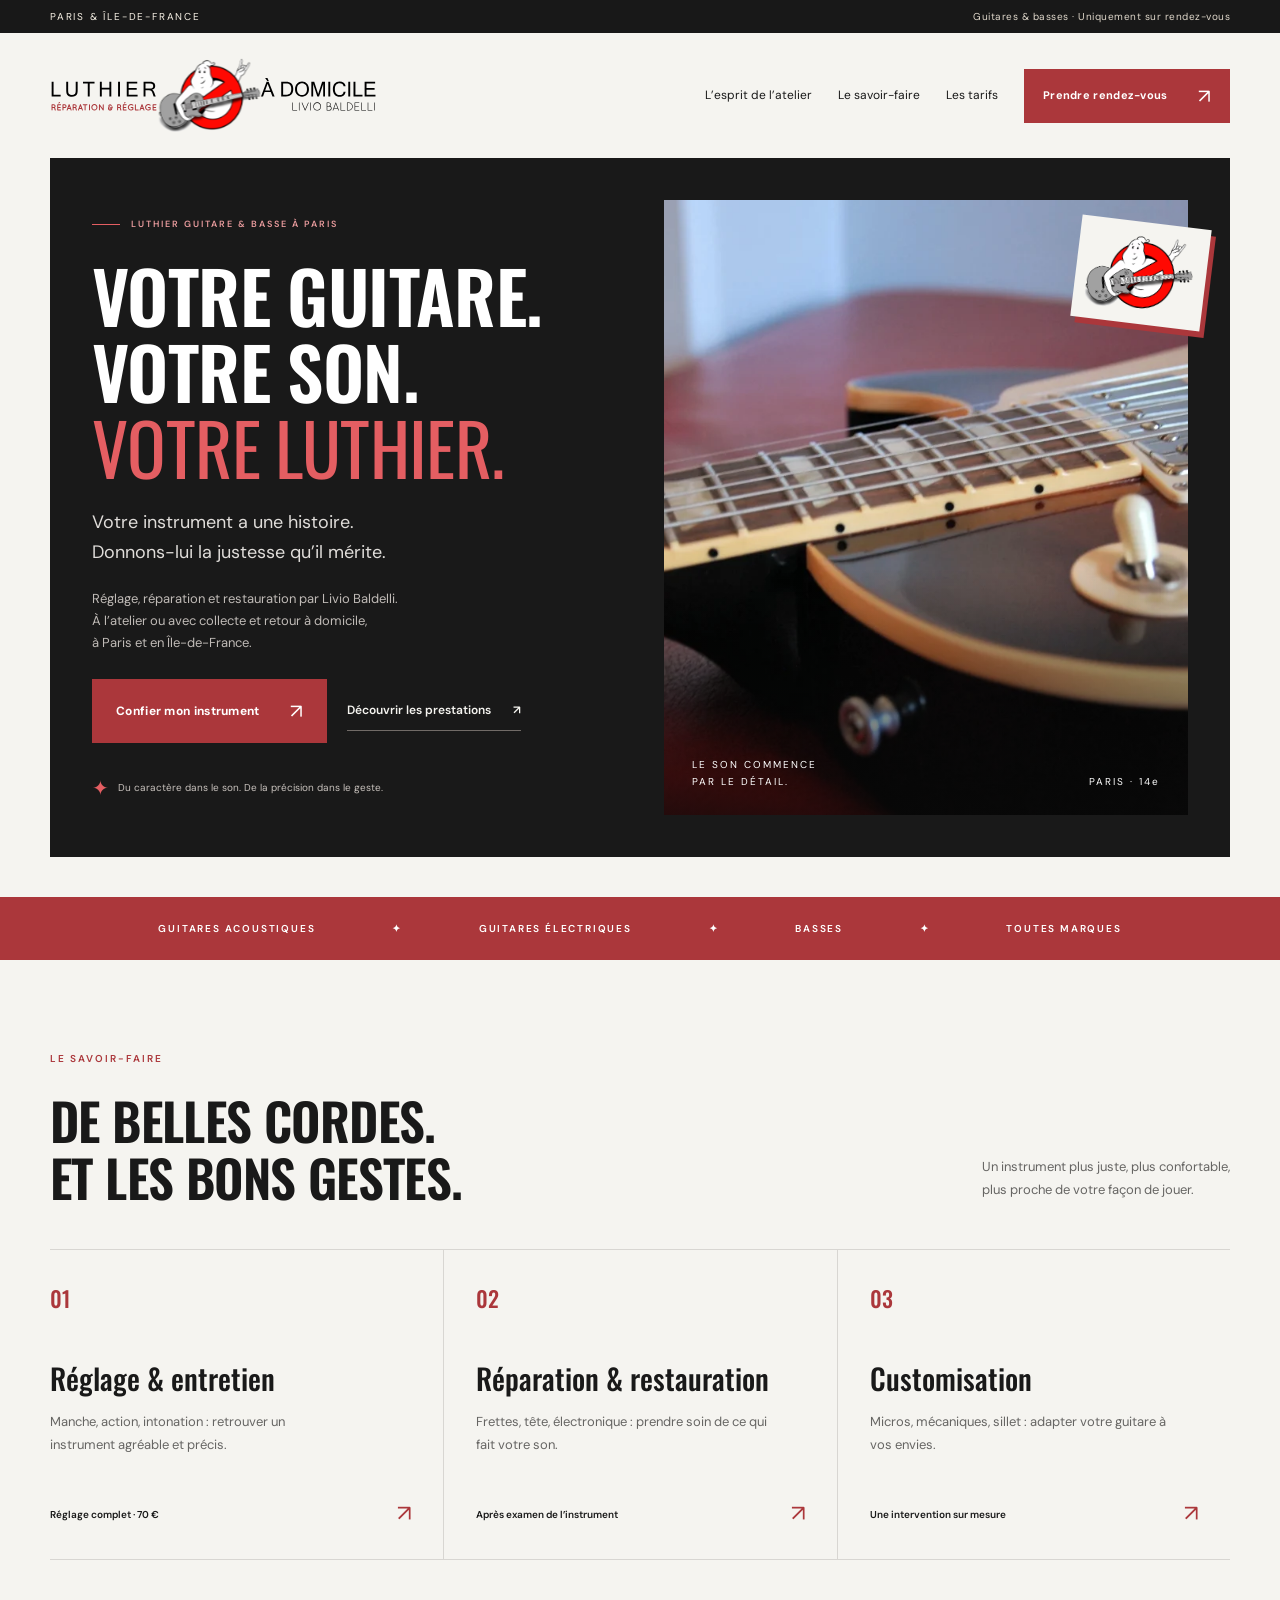
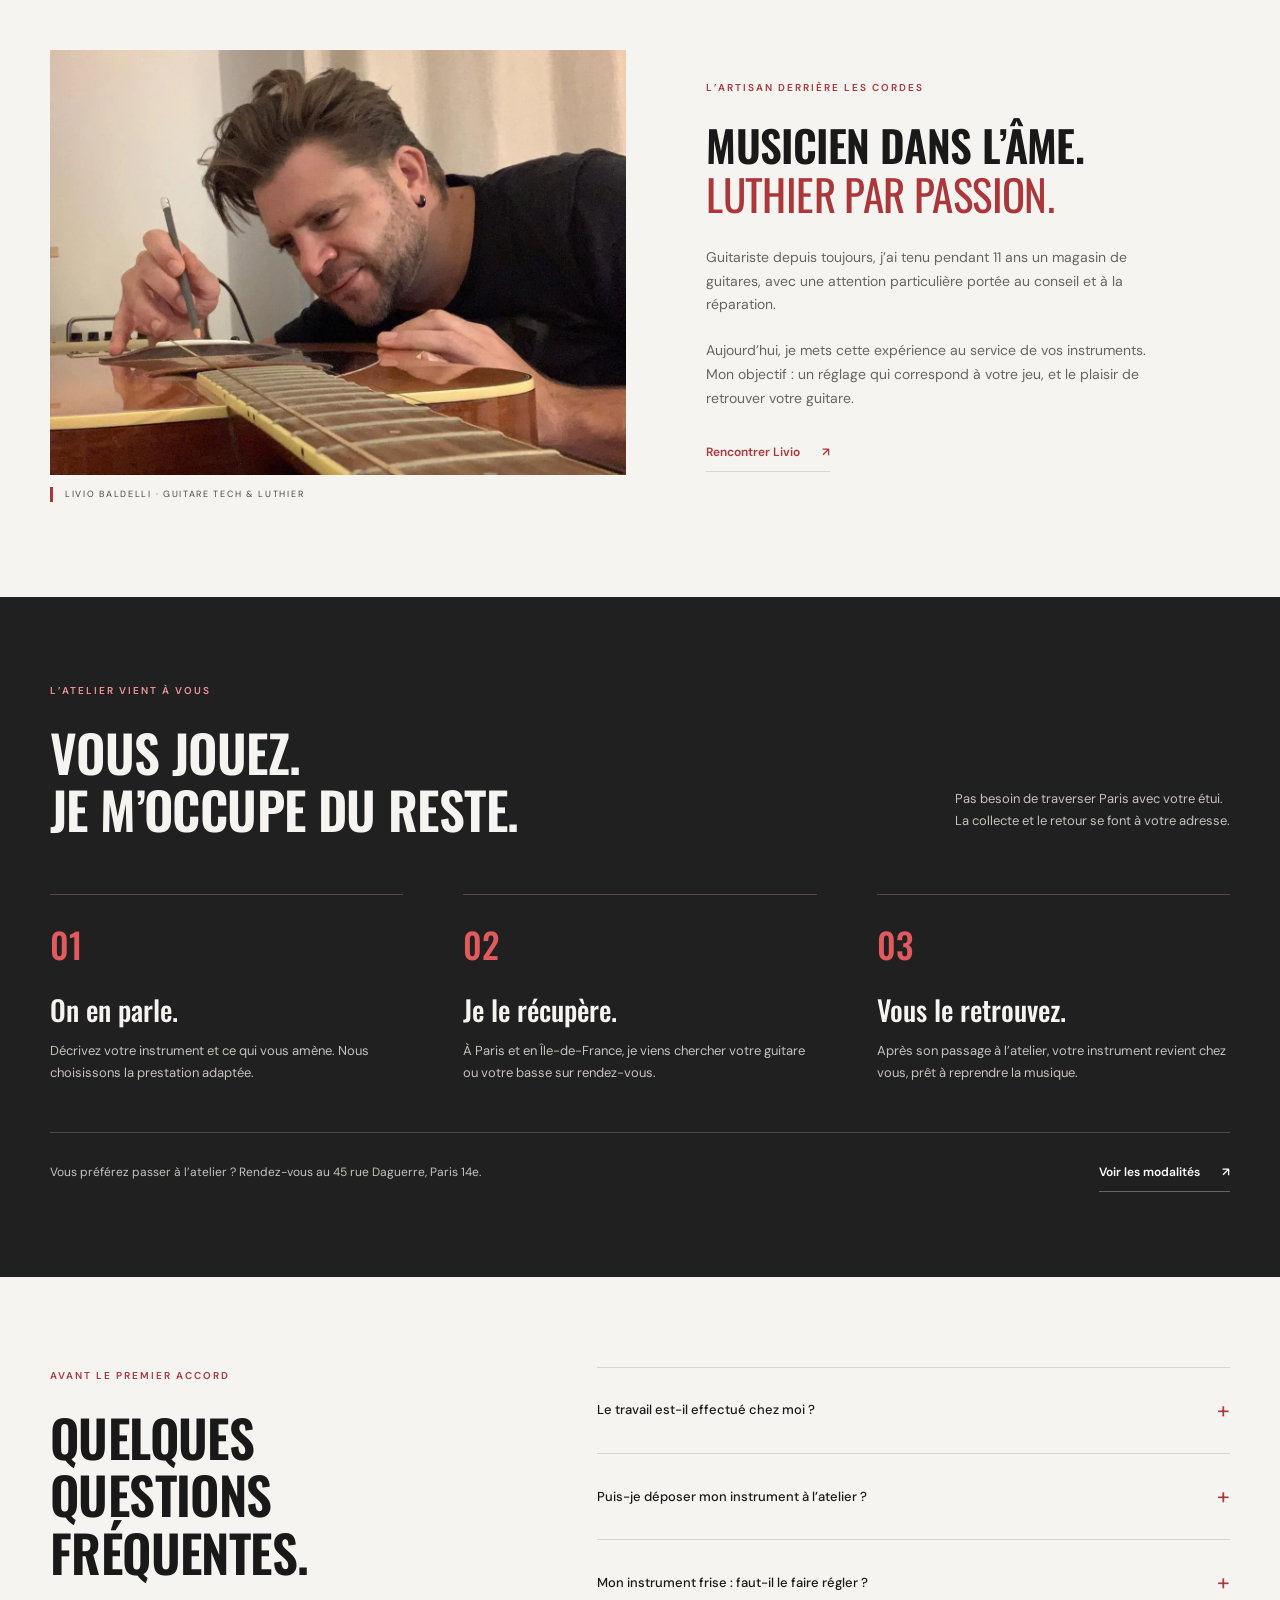
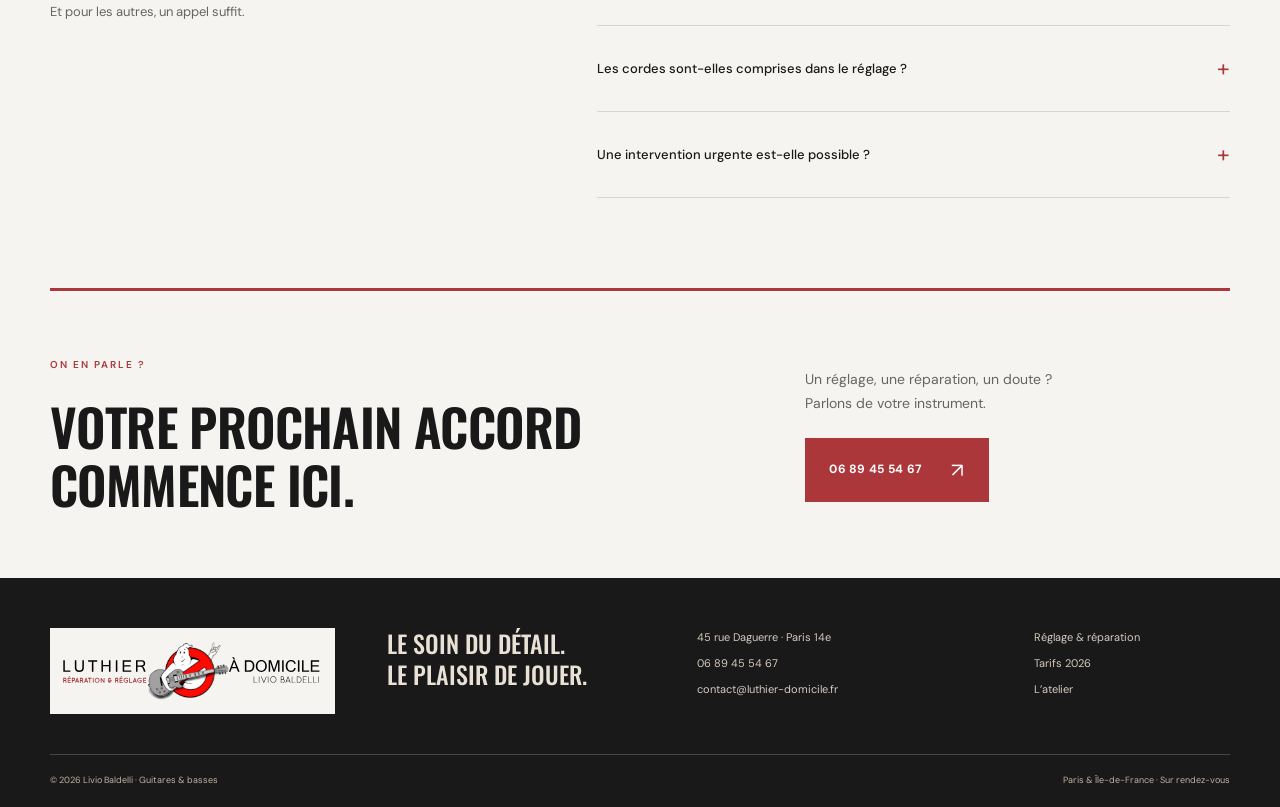
==== index.html @ fce6a9d0 "Add files via upload" ====
<!doctype html><html lang="fr"><head><meta charset="utf-8"><meta name="viewport" content="width=device-width,initial-scale=1"><title>Luthier à Paris · Guitare & basse | Livio Baldelli</title><meta name="description" content="Réglage et réparation de guitares et basses à Paris 14e. Livio Baldelli, luthier avec collecte et retour à domicile en Île-de-France. Sur rendez-vous."><link rel="canonical" href="https://livio-baldelli-luthier.divine-swan-0607.chatgpt.site/"><meta name="theme-color" content="#181818"><meta property="og:type" content="website"><meta property="og:locale" content="fr_FR"><meta property="og:title" content="Luthier à Paris · Guitare & basse | Livio Baldelli"><meta property="og:description" content="Réglage et réparation de guitares et basses à Paris 14e. Livio Baldelli, luthier avec collecte et retour à domicile en Île-de-France. Sur rendez-vous."><meta property="og:url" content="https://livio-baldelli-luthier.divine-swan-0607.chatgpt.site/"><meta property="og:image" content="https://livio-baldelli-luthier.divine-swan-0607.chatgpt.site/assets/atelier.webp"><meta name="twitter:card" content="summary_large_image"><link rel="icon" href="/assets/mascotte-originale.png" type="image/png"><link rel="stylesheet" href="/assets/style.css"><script type="application/ld+json">{"@context": "https://schema.org", "@type": "LocalBusiness", "@id": "https://livio-baldelli-luthier.divine-swan-0607.chatgpt.site/#atelier", "name": "Livio Baldelli – Luthier à domicile", "url": "https://livio-baldelli-luthier.divine-swan-0607.chatgpt.site", "image": "https://livio-baldelli-luthier.divine-swan-0607.chatgpt.site/assets/atelier.webp", "telephone": "+33689455467", "email": "contact@luthier-domicile.fr", "address": {"@type": "PostalAddress", "streetAddress": "45 rue Daguerre", "postalCode": "75014", "addressLocality": "Paris", "addressCountry": "FR"}, "areaServed": ["Paris", "Île-de-France"], "description": "Réglage, réparation et restauration de guitares et basses. Collecte et retour à domicile à Paris et en Île-de-France. Atelier uniquement sur rendez-vous."}</script><script defer src="/assets/main.js"></script></head><body><a class="skip" href="#main">Aller au contenu</a><div class="topline">PARIS & ÎLE-DE-FRANCE <span>Guitares & basses · Uniquement sur rendez-vous</span></div><header class="header wrap"><a class="brand" href="/" aria-label="Livio Baldelli, accueil"><img class="original-logo" src="/assets/logo.svg" alt="Luthier à domicile — Livio Baldelli" width="4055" height="967"></a><button class="menu-button" aria-label="Ouvrir le menu" aria-expanded="false" aria-controls="navigation">Menu <span>☰</span></button><nav id="navigation" aria-label="Navigation principale"><a href="/page/1/le-concept.html" >L’esprit de l’atelier</a><a href="/page/2/reglage-et-reparations.html" >Le savoir-faire</a><a href="/nos-tarifs.html" >Les tarifs</a><a class="button small" href="/contact/contactez-nous.html">Prendre rendez-vous<span aria-hidden="true">↗</span></a></nav></header><main id="main"><section class="hero wrap"><div class="hero-copy"><p class="eyebrow"><span class="line"></span> LUTHIER GUITARE & BASSE À PARIS</p><h1>Votre guitare.<br>Votre son.<br><em>Votre luthier.</em></h1><p class="lead">Votre instrument a une histoire.<br>Donnons-lui la justesse qu’il mérite.</p><p class="hero-description">Réglage, réparation et restauration par Livio Baldelli.<br>À l’atelier ou avec collecte et retour à domicile,<br>à Paris et en Île-de-France.</p><div class="hero-actions"><a class="button" href="/contact/contactez-nous.html">Confier mon instrument<span aria-hidden="true">↗</span></a><a class="text-link" href="/page/2/reglage-et-reparations.html">Découvrir les prestations<span aria-hidden="true">↗</span></a></div><div class="hero-note"><span aria-hidden="true">✦</span> Du caractère dans le son. De la précision dans le geste.</div></div><div class="hero-photo"><img src="/assets/hero.webp" alt="Détail du chevalet et des cordes d’une guitare électrique à l’atelier" width="1158" height="778" fetchpriority="high"><div class="photo-label"><span>LE SON COMMENCE<br>PAR LE DÉTAIL.</span><span>PARIS · 14e</span></div><div class="rock-badge"><img src="/assets/mascotte-originale.png" alt="" width="261" height="200"></div></div></section><div class="ribbon"><span>GUITARES ACOUSTIQUES</span><i>✦</i><span>GUITARES ÉLECTRIQUES</span><i>✦</i><span>BASSES</span><i>✦</i><span>TOUTES MARQUES</span></div><section class="wrap section"><div class="section-heading"><div><p class="eyebrow">LE SAVOIR-FAIRE</p><h2>De belles cordes.<br>Et les bons gestes.</h2></div><p>Un instrument plus juste, plus confortable,<br>plus proche de votre façon de jouer.</p></div><div class="service-grid"><a class="service-card" href="/page/2/reglage-et-reparations.html#reglage"><span class="service-number">01</span><h3>Réglage & entretien</h3><p>Manche, action, intonation : retrouver un instrument agréable et précis.</p><span class="card-bottom">Réglage complet · 70 €<b aria-hidden="true">↗</b></span></a><a class="service-card" href="/page/2/reglage-et-reparations.html#reparation"><span class="service-number">02</span><h3>Réparation & restauration</h3><p>Frettes, tête, électronique : prendre soin de ce qui fait votre son.</p><span class="card-bottom">Après examen de l’instrument<b aria-hidden="true">↗</b></span></a><a class="service-card" href="/page/2/reglage-et-reparations.html#customisation"><span class="service-number">03</span><h3>Customisation</h3><p>Micros, mécaniques, sillet : adapter votre guitare à vos envies.</p><span class="card-bottom">Une intervention sur mesure<b aria-hidden="true">↗</b></span></a></div></section><section class="story wrap"><div class="story-image"><img src="/assets/atelier.webp" alt="Livio Baldelli travaille avec précision sur une guitare dans son atelier" width="1600" height="900" loading="lazy"><span>LIVIO BALDELLI · GUITARE TECH & LUTHIER</span></div><div class="story-copy"><p class="eyebrow">L’ARTISAN DERRIÈRE LES CORDES</p><h2>Musicien dans l’âme.<br><em>Luthier par passion.</em></h2><p>Guitariste depuis toujours, j’ai tenu pendant 11 ans un magasin de guitares, avec une attention particulière portée au conseil et à la réparation.</p><p>Aujourd’hui, je mets cette expérience au service de vos instruments. Mon objectif : un réglage qui correspond à votre jeu, et le plaisir de retrouver votre guitare.</p><a class="text-link" href="/page/1/le-concept.html">Rencontrer Livio<span aria-hidden="true">↗</span></a></div></section><section class="process"><div class="wrap"><div class="section-heading"><div><p class="eyebrow">L’ATELIER VIENT À VOUS</p><h2>Vous jouez.<br>Je m’occupe du reste.</h2></div><p>Pas besoin de traverser Paris avec votre étui.<br>La collecte et le retour se font à votre adresse.</p></div><div class="steps"><article><span>01</span><h3>On en parle.</h3><p>Décrivez votre instrument et ce qui vous amène. Nous choisissons la prestation adaptée.</p></article><article><span>02</span><h3>Je le récupère.</h3><p>À Paris et en Île-de-France, je viens chercher votre guitare ou votre basse sur rendez-vous.</p></article><article><span>03</span><h3>Vous le retrouvez.</h3><p>Après son passage à l’atelier, votre instrument revient chez vous, prêt à reprendre la musique.</p></article></div><div class="process-foot"><span>Vous préférez passer à l’atelier ? Rendez-vous au 45 rue Daguerre, Paris 14e.</span><a class="text-link" href="/contact/contactez-nous.html">Voir les modalités<span aria-hidden="true">↗</span></a></div></div></section><section class="wrap section faq-layout"><div><p class="eyebrow">AVANT LE PREMIER ACCORD</p><h2>Quelques<br>questions fréquentes.</h2><p>Et pour les autres, un appel suffit.</p></div><div class="faq"><details><summary>Le travail est-il effectué chez moi ?<span aria-hidden="true">+</span></summary><p>Le service à domicile comprend la récupération de votre guitare ou basse, son passage à l’atelier, puis son retour chez vous. Les frais de déplacement varient selon votre adresse.</p></details><details><summary>Puis-je déposer mon instrument à l’atelier ?<span aria-hidden="true">+</span></summary><p>Oui, au 45 rue Daguerre, à Paris 14e, uniquement sur rendez-vous pris par téléphone. Le tarif des prestations est identique, à domicile ou en dépôt à l’atelier.</p></details><details><summary>Mon instrument frise : faut-il le faire régler ?<span aria-hidden="true">+</span></summary><p>Une corde qui frise, une action trop haute ou une mauvaise justesse peuvent justifier un réglage. Si le problème vient de l’usure des frettes, une planimétrie ou un refrettage peut être nécessaire après examen.</p></details><details><summary>Les cordes sont-elles comprises dans le réglage ?<span aria-hidden="true">+</span></summary><p>La pose est comprise dans le réglage complet à 70 €, mais pas le jeu de cordes. Vous pouvez fournir le vôtre. Un jeu est proposé à 10 €, sauf exception.</p></details><details><summary>Une intervention urgente est-elle possible ?<span aria-hidden="true">+</span></summary><p>L’offre VIP est proposée à partir de 160 €, hors jeu de cordes, pour une intervention sous 24 à 48 heures selon les disponibilités. Contactez Livio pour vérifier la faisabilité.</p></details></div></section><section class="contact-strip wrap"><div><p class="eyebrow">ON EN PARLE ?</p><h2>Votre prochain accord<br>commence ici.</h2></div><div><p>Un réglage, une réparation, un doute ?<br>Parlons de votre instrument.</p><a class="button" href="tel:+33689455467">06 89 45 54 67<span aria-hidden="true">↗</span></a></div></section></main><footer><div class="wrap footer-main"><a class="brand light" href="/" aria-label="Livio Baldelli, accueil"><img class="original-logo" src="/assets/logo.svg" alt="Luthier à domicile — Livio Baldelli" width="4055" height="967" loading="lazy"></a><p>Le soin du détail.<br>Le plaisir de jouer.</p><div><a href="/contact/contactez-nous.html">45 rue Daguerre · Paris 14e</a><a href="tel:+33689455467">06 89 45 54 67</a><a href="mailto:contact@luthier-domicile.fr">contact@luthier-domicile.fr</a></div><div><a href="/page/2/reglage-et-reparations.html">Réglage & réparation</a><a href="/nos-tarifs.html">Tarifs 2026</a><a href="/page/1/le-concept.html">L’atelier</a></div></div><div class="wrap footer-bottom"><span>© 2026 Livio Baldelli · Guitares & basses</span><span>Paris & Île-de-France · Sur rendez-vous</span></div></footer><a class="mobile-call" href="tel:+33689455467">Appeler Livio · 06 89 45 54 67 ↗</a></body></html>
---- assets/style.css ----
@import url('https://fonts.googleapis.com/css2?family=DM+Sans:wght@400;500;600;700&family=Manrope:wght@400;500;600;700;800&family=Oswald:wght@400;500;600;700&display=swap');
:root{--paper:#f6f3ec;--ink:#302b25;--muted:#746c62;--accent:#a44d30;--border:#dcd5c9;--cream:#eae3d7;--serif:Georgia,'Times New Roman',serif}*{box-sizing:border-box}html{scroll-behavior:smooth;scroll-padding-top:110px}body{margin:0;background:var(--paper);color:var(--ink);font-family:'DM Sans',Arial,sans-serif;font-size:15px;line-height:1.7}a{color:inherit;text-decoration:none}button,input,textarea{font:inherit}button,a,input,textarea,summary{-webkit-tap-highlight-color:transparent}button{cursor:pointer}a:focus-visible,button:focus-visible,summary:focus-visible{outline:3px solid #b66c44;outline-offset:5px}img{display:block;max-width:100%;object-fit:cover}p{margin:0 0 22px}h1,h2,h3{font-weight:400;margin:0;line-height:1.12}h1,h2{font-family:var(--serif);letter-spacing:-2.3px}h1{font-size:clamp(50px,5.8vw,86px)}h2{font-size:clamp(36px,4vw,56px)}h3{font-family:var(--serif);font-size:28px;letter-spacing:-.6px}em{color:var(--accent);font-weight:400}small{font-size:12px}.wrap{width:min(1320px,calc(100% - 100px));margin-inline:auto}.topline{background:var(--ink);color:#f8f2e6;padding:8px 50px;font-size:10px;letter-spacing:1.8px;display:flex;justify-content:space-between}.topline span{letter-spacing:.5px;color:#e0d8cb}.header{display:flex;align-items:center;justify-content:space-between;gap:24px;height:107px}.brand{font-family:'Manrope',Arial,sans-serif;font-weight:800;font-size:20px;letter-spacing:1px;line-height:1.2;display:flex;align-items:center;gap:10px}.brand small{display:block;font-family:'DM Sans',Arial,sans-serif;font-weight:400;letter-spacing:3px;font-size:9px;margin-top:8px}.brand-mark{font-family:Georgia;font-size:50px;font-weight:400;color:var(--accent)}nav{display:flex;gap:32px;align-items:center;font-size:12px}nav>a:not(.button){position:relative;padding:6px 0}nav a[aria-current],nav>a:hover{color:var(--accent)}.button{display:inline-flex;justify-content:space-between;align-items:center;gap:30px;background:var(--accent);color:white;padding:17px 23px;font-size:12px;font-weight:600;border:1px solid var(--accent);transition:background .2s,transform .2s;line-height:1.4}.button:hover{background:#80391f;border-color:#80391f;transform:translateY(-2px)}.button span{font-size:20px;font-weight:400}.button.small{padding:12px 18px;font-size:11px}.menu-button{display:none}.hero{display:grid;grid-template-columns:1.02fr 1fr;min-height:620px;padding:20px 0 58px;gap:32px;align-items:stretch}.hero-copy{padding:45px 0 14px}.eyebrow{font-size:10px;font-weight:600;letter-spacing:2px;text-transform:uppercase;margin-bottom:25px;color:var(--accent);line-height:1.7}.line{display:inline-block;width:28px;height:1px;background:var(--accent);vertical-align:middle;margin-right:7px}.hero h1{margin-bottom:25px}.lead{font-size:18px;line-height:1.65;color:#665c50}.hero .lead{font-size:20px;margin-bottom:20px}.hero-description{color:var(--muted);font-size:13px}.hero-actions{display:flex;align-items:center;gap:23px;flex-wrap:wrap;margin-top:30px}.text-link{display:inline-flex;gap:22px;align-items:center;border-bottom:1px solid var(--border);padding:9px 0;font-size:12px;font-weight:600}.text-link:hover{color:var(--accent);border-color:var(--accent)}.hero-note{font-size:10px;margin-top:35px;color:var(--muted);display:flex;gap:9px;align-items:center}.hero-note span{color:var(--accent);font-size:20px}.hero-photo{position:relative;min-height:555px}.hero-photo>img{height:100%;width:100%;position:absolute;object-position:49% 50%}.hero-photo:after{content:'';position:absolute;inset:60% 0 0;background:linear-gradient(transparent,#17130d99);pointer-events:none}.photo-label{position:absolute;bottom:25px;left:28px;right:28px;display:flex;justify-content:space-between;align-items:flex-end;color:white;font-size:10px;letter-spacing:2px;z-index:1}.round-stamp{position:absolute;right:-20px;top:32px;width:116px;height:116px;border-radius:50%;background:var(--paper);border:1px solid #b9aa94;outline:7px solid var(--paper);display:flex;justify-content:center;align-items:center;flex-direction:column;font-size:7px;letter-spacing:1.4px;line-height:1.2;transform:rotate(12deg);text-align:center}.round-stamp strong{font:italic 19px Georgia;letter-spacing:0}.ribbon{border-block:1px solid var(--border);display:flex;align-items:center;justify-content:center;gap:6vw;padding:23px 25px;font-size:10px;letter-spacing:1.8px}.ribbon i{color:var(--accent);font-style:normal}.section{padding-block:90px}.section-heading{display:flex;justify-content:space-between;align-items:flex-end;gap:40px;margin-bottom:42px}.section-heading>p{color:var(--muted);font-size:13px;margin:0 0 6px}.service-grid{display:grid;grid-template-columns:repeat(3,1fr);border-block:1px solid var(--border)}.service-card{padding:30px 32px 25px 0;transition:background .2s}.service-card+.service-card{border-left:1px solid var(--border);padding-left:32px}.service-card:hover{background:#eee7db}.service-number{display:block;font-size:10px;color:var(--accent);margin-bottom:45px}.service-card h3{margin-bottom:17px}.service-card p{font-size:13px;color:var(--muted);max-width:300px;min-height:48px}.card-bottom{display:flex;justify-content:space-between;align-items:center;font-size:10px;margin-top:35px}.card-bottom b{font-size:23px;font-weight:400;color:var(--accent)}.story{display:grid;grid-template-columns:1.1fr 1fr;gap:80px;align-items:center;padding-bottom:95px}.story-image img{height:425px;width:100%;object-position:55% center}.story-image>span{display:block;font-size:9px;letter-spacing:1.7px;margin-top:12px;color:var(--muted)}.story-copy h2{font-size:46px;margin-bottom:28px}.story-copy p:not(.eyebrow){font-size:14px;color:var(--muted);max-width:440px}.process{padding-block:85px;background:var(--cream)}.steps{display:grid;grid-template-columns:repeat(3,1fr);gap:60px;margin-top:55px}.steps article{border-top:1px solid #c7bdad;padding-top:20px}.steps span{font-family:var(--serif);font-size:35px;color:var(--accent)}.steps h3{margin:20px 0 15px}.steps p{font-size:13px;color:var(--muted)}.process-foot{display:flex;align-items:center;justify-content:space-between;border-top:1px solid #c7bdad;margin-top:25px;padding-top:20px;gap:30px}.process-foot>span{font-size:12px;color:var(--muted)}.faq-layout{display:grid;grid-template-columns:1fr 1.3fr;gap:60px}.faq-layout>div>p:not(.eyebrow){margin-top:20px;color:var(--muted);font-size:13px}details{border-bottom:1px solid var(--border)}details:first-child{border-top:1px solid var(--border)}summary{list-style:none;cursor:pointer;display:flex;gap:20px;align-items:center;justify-content:space-between;padding:23px 0;font-size:13px;font-weight:500}summary::-webkit-details-marker{display:none}summary span{font-size:23px;color:var(--accent);font-weight:400}details[open] summary span{transform:rotate(45deg)}details>p{font-size:13px;color:var(--muted);padding-right:30px}.contact-strip{border-top:1px solid var(--border);padding-block:65px;display:flex;align-items:center;justify-content:space-between;gap:40px}.contact-strip>div:last-child{width:36%}.contact-strip p:not(.eyebrow){color:var(--muted);font-size:14px}footer{background:var(--ink);color:#e9e1d5;padding-top:50px}.footer-main{display:grid;grid-template-columns:1.1fr 1fr 1.1fr .7fr;gap:30px;padding-bottom:40px;align-items:start}.footer-main .brand{display:block;font-size:16px}.footer-main p{font-family:var(--serif);font-size:24px;line-height:1.3}.footer-main>div a{display:block;font-size:11px;margin-bottom:7px;color:#d5cbbd}.footer-main a:hover{text-decoration:underline}.footer-bottom{border-top:1px solid #544b41;padding-block:18px;display:flex;justify-content:space-between;gap:15px;font-size:9px;color:#bfb3a2}.mobile-call{display:none}.page-intro{padding-block:65px 70px;border-top:1px solid var(--border)}.page-intro h1{font-size:clamp(48px,5.3vw,74px);margin-bottom:30px}.page-intro .lead{max-width:730px;margin-bottom:0}.profile{display:grid;grid-template-columns:1fr 1fr;gap:90px;align-items:center}.profile img{width:100%;max-height:620px}.profile h2{margin-bottom:30px}.profile p:not(.eyebrow){color:var(--muted)}.profile .signature{font-family:var(--serif);font-size:26px}.two-columns{display:grid;grid-template-columns:1fr 1fr;gap:90px}.two-columns h2{margin-bottom:25px}.two-columns p{color:var(--muted);font-size:14px}.service-detail{display:grid;grid-template-columns:1fr 3fr;gap:40px;border-top:1px solid var(--border);padding-block:65px;scroll-margin-top:30px}.detail-number{font:64px var(--serif);color:#b2a28d}.service-detail>div{max-width:760px}.service-detail h2{margin-bottom:20px}.service-detail p:not(.lead){color:var(--muted)}.checklist{list-style:none;padding:0;margin:30px 0}.checklist li{border-bottom:1px solid var(--border);padding:13px 0;font-size:14px}.checklist li:before{content:'↗';color:var(--accent);margin-right:16px}.wide-photo img{height:420px;width:100%;object-position:center 40%}.price-feature{background:var(--cream);padding:45px 50px;display:flex;justify-content:space-between;gap:40px}.price-feature h2{font-size:45px;margin-bottom:20px}.price-feature p{font-size:13px;color:var(--muted)}.price-feature strong{font-family:var(--serif);font-size:78px;line-height:1}.price-feature strong small{font-size:35px}.price-feature>div:last-child{min-width:230px}.price-controls{padding-top:50px;display:flex;gap:35px;align-items:flex-end;justify-content:space-between}.price-controls label{min-width:280px}.filters{display:flex;flex-wrap:wrap;gap:8px;padding-bottom:4px}.filters button{background:transparent;color:var(--ink);border:1px solid var(--border);padding:10px 16px;font-size:11px}.filters button[aria-pressed=true]{background:var(--ink);color:white;border-color:var(--ink)}label{display:block;font-size:11px;font-weight:600;letter-spacing:.5px;margin-bottom:18px}input,textarea{display:block;width:100%;border:1px solid var(--border);padding:14px;background:transparent;color:var(--ink);margin-top:8px;border-radius:0;font-size:14px}input:focus,textarea:focus{outline:2px solid var(--accent);outline-offset:2px}.muted{font-size:11px;color:var(--muted)}.price-row{display:flex;justify-content:space-between;gap:35px;padding-block:24px;border-top:1px solid var(--border);align-items:center}.price-row[hidden]{display:none}.price-row .eyebrow{font-size:8px;letter-spacing:1.4px}.price-row h3{font-size:24px;margin:6px 0 8px}.price-row p{font-size:12px;color:var(--muted);margin:0;max-width:750px}.price-row>strong{font-family:var(--serif);font-size:25px;white-space:nowrap;font-weight:400}.price-notes{border-top:1px solid var(--border);padding-block:30px 50px}.price-notes p{font-size:12px;color:var(--muted)}.contact-grid{display:grid;grid-template-columns:1fr 1fr;gap:24px}.contact-card{border:1px solid var(--border);padding:45px}.contact-card h2{font-size:46px;margin-bottom:30px}.contact-card p{font-size:14px;color:var(--muted)}.contact-card .text-link{display:table;margin-top:20px}.dark{background:var(--ink);color:var(--paper);border-color:var(--ink)}.dark .eyebrow{color:#d4a182}.dark p{color:#d0c4b5}.dark .button{background:#e9dfce;color:var(--ink);border-color:#e9dfce}.small-text,.contact-card p.small-text{font-size:11px;margin-top:15px;color:var(--muted)}.dark p.small-text{color:#c9bdac}.email-link{font-size:15px;border-bottom:1px solid var(--accent);padding-bottom:7px;overflow-wrap:anywhere}.skip{position:absolute;top:-70px;left:20px;padding:15px;z-index:100;background:white}.skip:focus{top:10px}
@media(min-width:1600px){.hero{min-height:680px}.hero-copy{padding-top:65px}.hero-photo{min-height:600px}}@media(max-width:1100px){.wrap{width:calc(100% - 60px)}nav{gap:20px}.brand{font-size:17px}.hero{gap:20px}.hero-photo{min-height:530px}.hero h1{font-size:64px}.hero-actions{gap:12px}.hero-actions .text-link{font-size:11px}.round-stamp{right:-10px}.story{gap:40px}.story-copy h2{font-size:39px}.ribbon{gap:4vw}.price-controls{align-items:stretch;flex-direction:column;gap:0}.profile,.two-columns{gap:45px}}
@media(max-width:800px){.wrap{width:calc(100% - 40px)}.topline{padding:8px 20px;font-size:8px}.topline span{font-size:8px}.header{height:85px;position:relative}.brand{font-size:16px}.brand small{font-size:8px;letter-spacing:2px}.brand-mark{font-size:43px}.menu-button{display:flex;align-items:center;gap:12px;background:none;border:0;color:var(--ink);font-size:12px;padding:10px 0}nav{display:none;position:absolute;z-index:20;top:85px;left:-20px;right:-20px;background:var(--paper);border-bottom:1px solid var(--border);padding:24px;box-shadow:0 15px 20px #302b2510}nav.open{display:flex;flex-direction:column;align-items:stretch;gap:18px}.hero{grid-template-columns:1fr;padding-top:0;padding-bottom:35px;gap:30px}.hero-copy{padding-top:22px}.hero h1{font-size:64px}.hero .eyebrow{font-size:8px}.hero .lead{font-size:18px}.hero-description{font-size:13px}.hero-description br{display:none}.hero-note{margin-top:23px}.hero-photo{min-height:420px}.hero-photo>img{object-position:center 58%}.round-stamp{right:15px;top:22px;width:100px;height:100px}.ribbon{flex-wrap:wrap;gap:12px 20px;font-size:8px;padding:18px}.ribbon i:last-of-type{display:none}.section{padding-block:58px}.section-heading{display:block;margin-bottom:30px}.section-heading>p{margin-top:24px}.service-grid{grid-template-columns:1fr}.service-card{padding:25px 0!important}.service-card+.service-card{border-left:0;border-top:1px solid var(--border)}.service-number{margin-bottom:20px}.service-card p{max-width:100%;min-height:0}.card-bottom{margin-top:20px}.story{grid-template-columns:1fr;gap:32px;padding-bottom:60px}.story-image img{height:auto;aspect-ratio:1.25;object-position:55%}.story-copy h2{font-size:40px}.story-copy p:not(.eyebrow){max-width:none}.process{padding-block:55px}.steps{grid-template-columns:1fr;gap:18px;margin-top:35px}.steps article{display:grid;grid-template-columns:50px 1fr;column-gap:15px}.steps h3{margin:8px 0 15px}.steps p{grid-column:2}.steps span{grid-row:span 2}.process-foot{display:block}.process-foot .text-link{margin-top:15px}.faq-layout{grid-template-columns:1fr;gap:25px}.contact-strip{padding-block:45px;display:block}.contact-strip>div:last-child{width:auto;margin-top:30px}.contact-strip h2{font-size:42px}.footer-main{grid-template-columns:1fr 1fr;gap:30px 20px}.footer-main .brand{font-size:13px}.footer-main .brand small{font-size:7px}.footer-main p{font-size:21px}.footer-main>div a{font-size:10px;overflow-wrap:anywhere}.footer-bottom{display:block;padding-bottom:75px}.footer-bottom span{display:block}.mobile-call{display:block;position:fixed;bottom:0;left:0;right:0;background:var(--accent);color:white;text-align:center;padding:13px 10px calc(13px + env(safe-area-inset-bottom));font-size:12px;z-index:25;box-shadow:0 -3px 15px #302b2515}.page-intro{padding-block:38px 45px}.page-intro h1{font-size:49px}.page-intro .lead{font-size:16px}.profile,.two-columns{grid-template-columns:1fr;gap:30px}.profile img{max-height:450px;object-position:center 35%}.profile p:not(.eyebrow){font-size:14px}.service-detail{grid-template-columns:1fr;gap:15px;padding-block:40px}.detail-number{font-size:40px}.service-detail h2{font-size:38px}.service-detail .lead{font-size:17px}.service-detail p{font-size:14px}.wide-photo img{height:270px}.price-feature{display:block;padding:28px}.price-feature h2{font-size:36px}.price-feature>div:last-child{margin-top:30px}.price-feature strong{font-size:65px}.price-controls{padding-top:30px}.filters{gap:6px}.filters button{padding:9px 12px;font-size:10px}.price-row{gap:15px;align-items:flex-start}.price-row h3{font-size:21px}.price-row>strong{font-size:21px;padding-top:25px}.price-row p{font-size:11px}.contact-grid{grid-template-columns:1fr}.contact-card{padding:30px}.contact-card h2{font-size:40px}}
@media(prefers-reduced-motion:reduce){html{scroll-behavior:auto}*,*:before,*:after{transition:none!important}}

/* Identité d’origine : logo officiel, rouge, noir et culture guitare. */
:root{--paper:#f5f4f0;--ink:#191919;--muted:#666563;--accent:#ab373b;--border:#d8d6d2;--cream:#eae8e3;--serif:'Oswald','Arial Narrow',Arial,sans-serif}
h1,h2,h3{font-family:var(--serif);font-weight:600;letter-spacing:-.6px}h1,h2{text-transform:uppercase}h1 em,h2 em{font-style:normal}h3{font-weight:500;letter-spacing:0}.topline{background:#181818}.header{height:125px}.header .brand{width:330px;flex:0 1 330px}.original-logo{display:block;width:100%;height:auto;object-fit:contain}.header nav{gap:26px}nav a[aria-current]{border-bottom:2px solid var(--accent)}.button{font-weight:700;letter-spacing:.3px;background:var(--accent);border-color:var(--accent)}.button:hover{background:#83282c;border-color:#83282c}.hero{background:#191919;color:#fff;padding:42px;gap:38px;margin-bottom:40px;position:relative}.hero-copy{padding:17px 0 10px}.hero h1{font-size:clamp(52px,5.6vw,80px);line-height:1.06;margin-bottom:23px}.hero h1 em{color:#e45e62}.hero .eyebrow{color:#e99b9d;font-size:9px}.hero .line{background:#e45e62}.hero .lead{color:#e0ddda;font-size:18px}.hero-description{color:#c0bbb7}.hero .text-link{border-color:#716b67;color:#f5f4f0}.hero .text-link:hover{color:#ee9497;border-color:#ee9497}.hero-note{color:#c8c2bd;font-size:10px;margin-top:28px}.hero-note span{color:#e45e62}.hero-actions{gap:20px;margin-top:25px}.hero-photo{min-height:550px;align-self:stretch}.hero-photo>img{object-position:52% 50%}.hero-photo:after{background:linear-gradient(transparent,#090909cc)}.rock-badge{position:absolute;right:-18px;top:22px;width:130px;padding:10px;background:#f5f4f0;transform:rotate(7deg);box-shadow:5px 6px 0 #ab373b;z-index:2}.rock-badge img{width:100%;height:auto}.ribbon{background:var(--accent);color:#fff;border:0;font-weight:600}.ribbon i{color:#fff}.service-card:hover{background:#e9e6e1}.service-number{font-family:var(--serif);font-size:22px;font-weight:500}.service-card h3{font-size:29px}.card-bottom{font-weight:600}.story-copy h2{font-size:43px}.story-image{position:relative}.story-image>span{border-left:3px solid var(--accent);padding-left:12px;color:#4a4845}.story-copy .text-link{color:var(--accent)}.process{background:#202020;color:#f5f4f0}.process .eyebrow{color:#ee9497}.process .section-heading>p,.process .steps p,.process-foot>span{color:#c7c2bc}.steps article,.process-foot{border-color:#504a45}.steps span{color:#e15a5e;font-family:var(--serif);font-weight:500}.process .text-link{color:#fff;border-color:#69645e}.contact-strip{border-top:3px solid var(--accent)}.footer-main .brand{background:#f5f4f0;padding:12px;width:100%;max-width:285px}.footer-main .brand .original-logo{width:100%;height:auto}.footer-main p{font-family:var(--serif);text-transform:uppercase;font-size:24px;font-weight:500}.footer-bottom{border-color:#464646}.page-intro{border-top:3px solid var(--accent)}.page-intro .eyebrow{color:var(--accent)}.price-feature{border-left:5px solid var(--accent)}.price-feature strong,.price-row>strong{font-family:var(--serif);font-weight:500}.detail-number{color:var(--accent);font-weight:500}.signature{font-family:Georgia,serif!important}.dark{background:#202020}.dark .eyebrow{color:#ee9497}.dark .button{background:var(--accent);border-color:var(--accent);color:white}.dark .button:hover{background:#83282c;border-color:#83282c}.filters button[aria-pressed=true]{background:var(--accent);border-color:var(--accent)}
@media(min-width:1600px){.hero-photo{min-height:590px}.hero-copy{padding-top:30px}}
@media(max-width:1100px){.header .brand{width:285px;flex-basis:285px}.header nav{gap:18px}.hero{padding:30px;gap:26px}.hero h1{font-size:65px}.hero-photo{min-height:560px}.hero-actions{gap:13px}.story-copy h2{font-size:38px}}
@media(max-width:800px){.header{height:100px}.header .brand{width:255px;flex-basis:255px;max-width:calc(100% - 80px)}.header nav{top:100px}.hero{padding:27px 22px 24px;gap:30px;margin-bottom:25px}.hero-copy{padding:0}.hero h1{font-size:clamp(46px,11.8vw,70px)}.hero .eyebrow{font-size:8px;letter-spacing:1.3px}.hero .lead{font-size:17px}.hero-description{font-size:12px}.hero-photo{min-height:360px}.hero-actions{gap:18px}.hero-note{font-size:9px;align-items:flex-start;line-height:1.6}.rock-badge{width:100px;right:10px;top:18px;padding:7px}.story-copy h2{font-size:38px}.page-intro h1{font-size:clamp(40px,10.6vw,54px)}.footer-main .brand{padding:8px;align-self:start}.footer-main p{font-size:22px}.service-card h3{font-size:27px}.price-row h3{font-size:23px}.price-feature h2{font-size:37px}.contact-card h2{font-size:39px}.contact-strip h2{font-size:43px}}
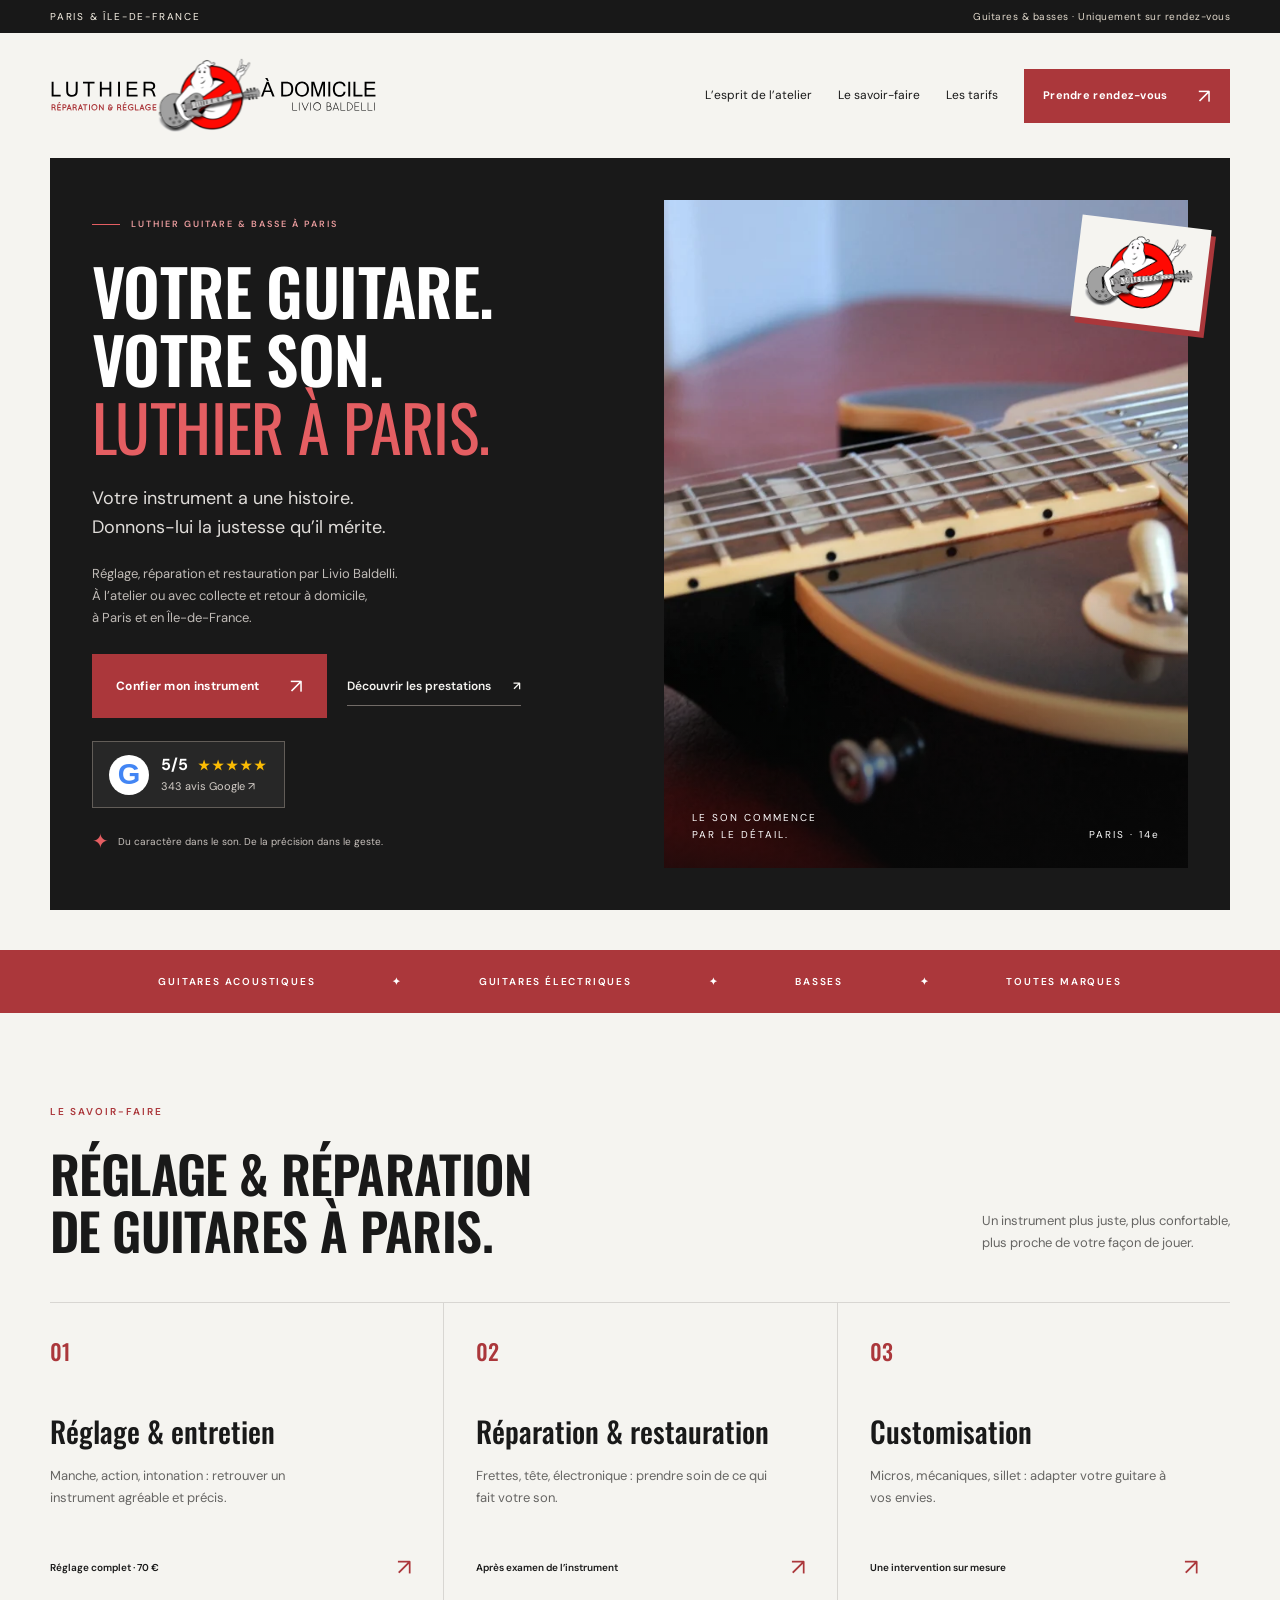
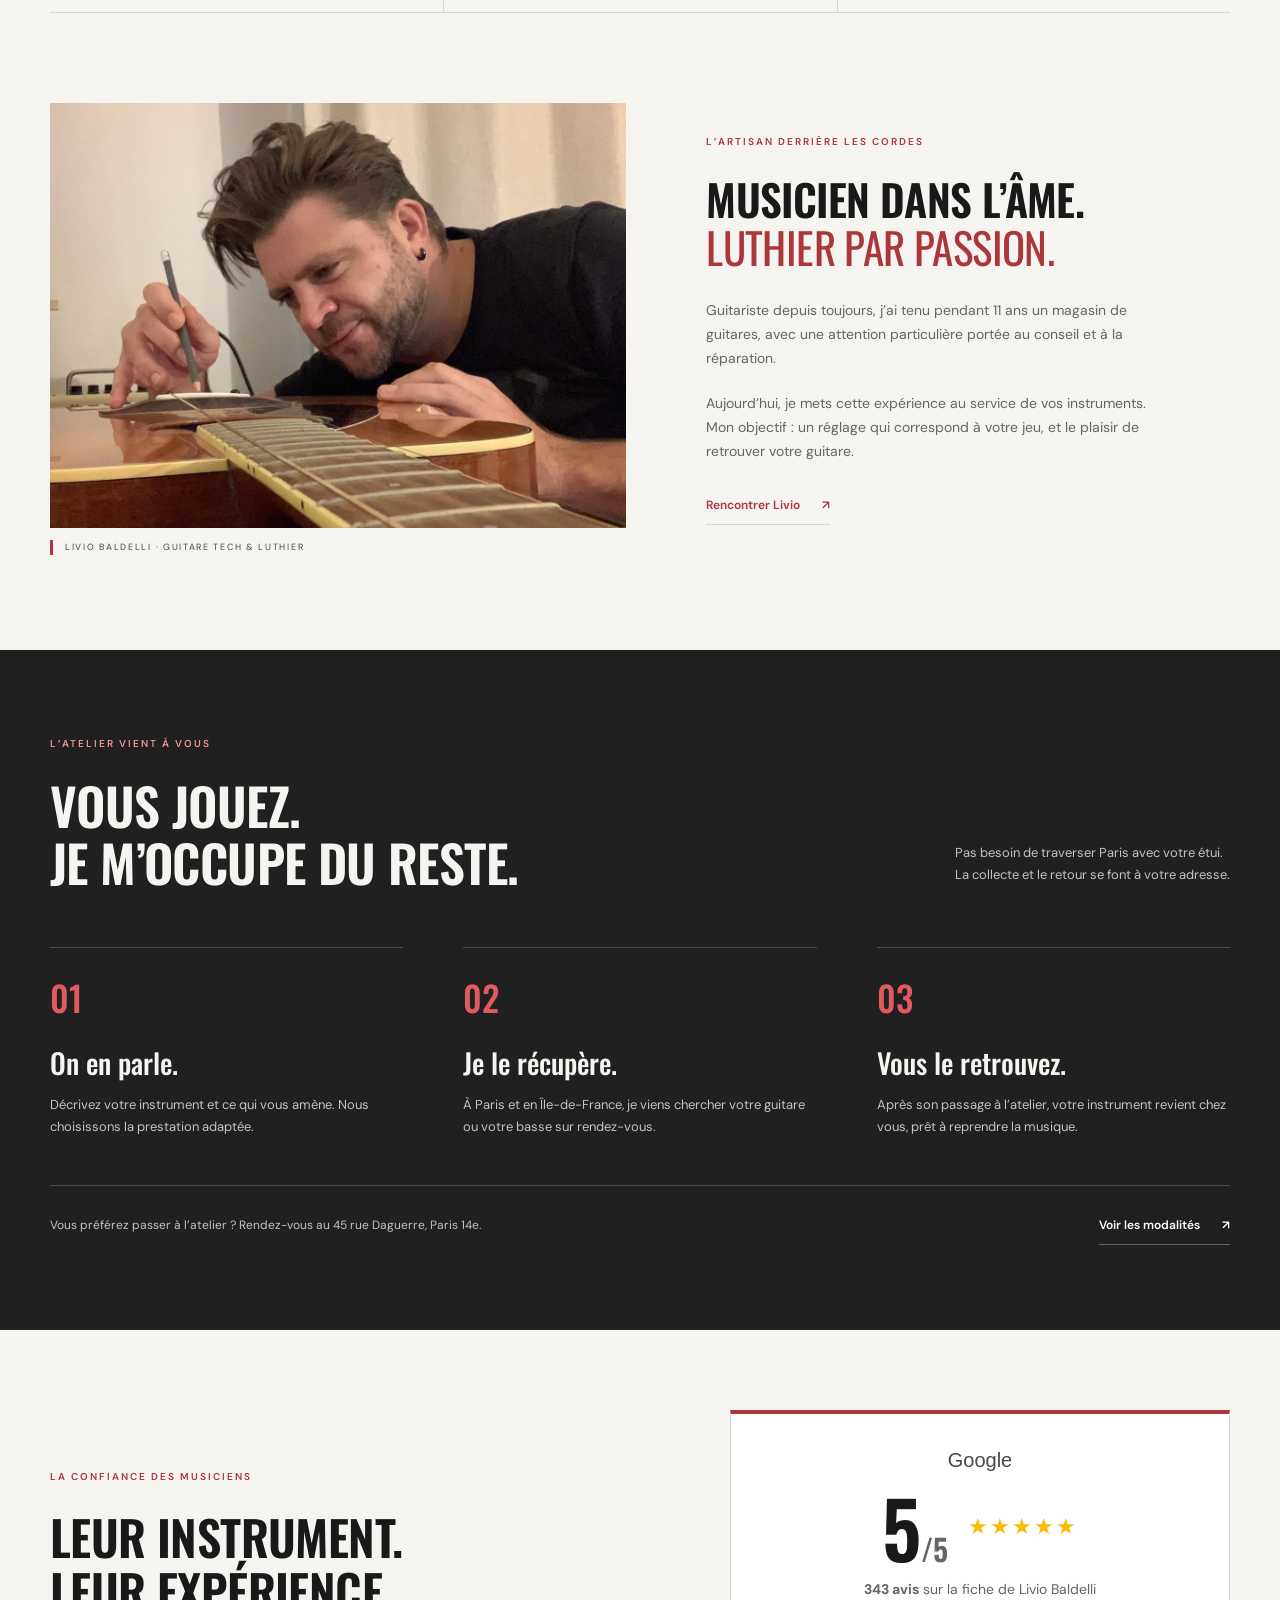
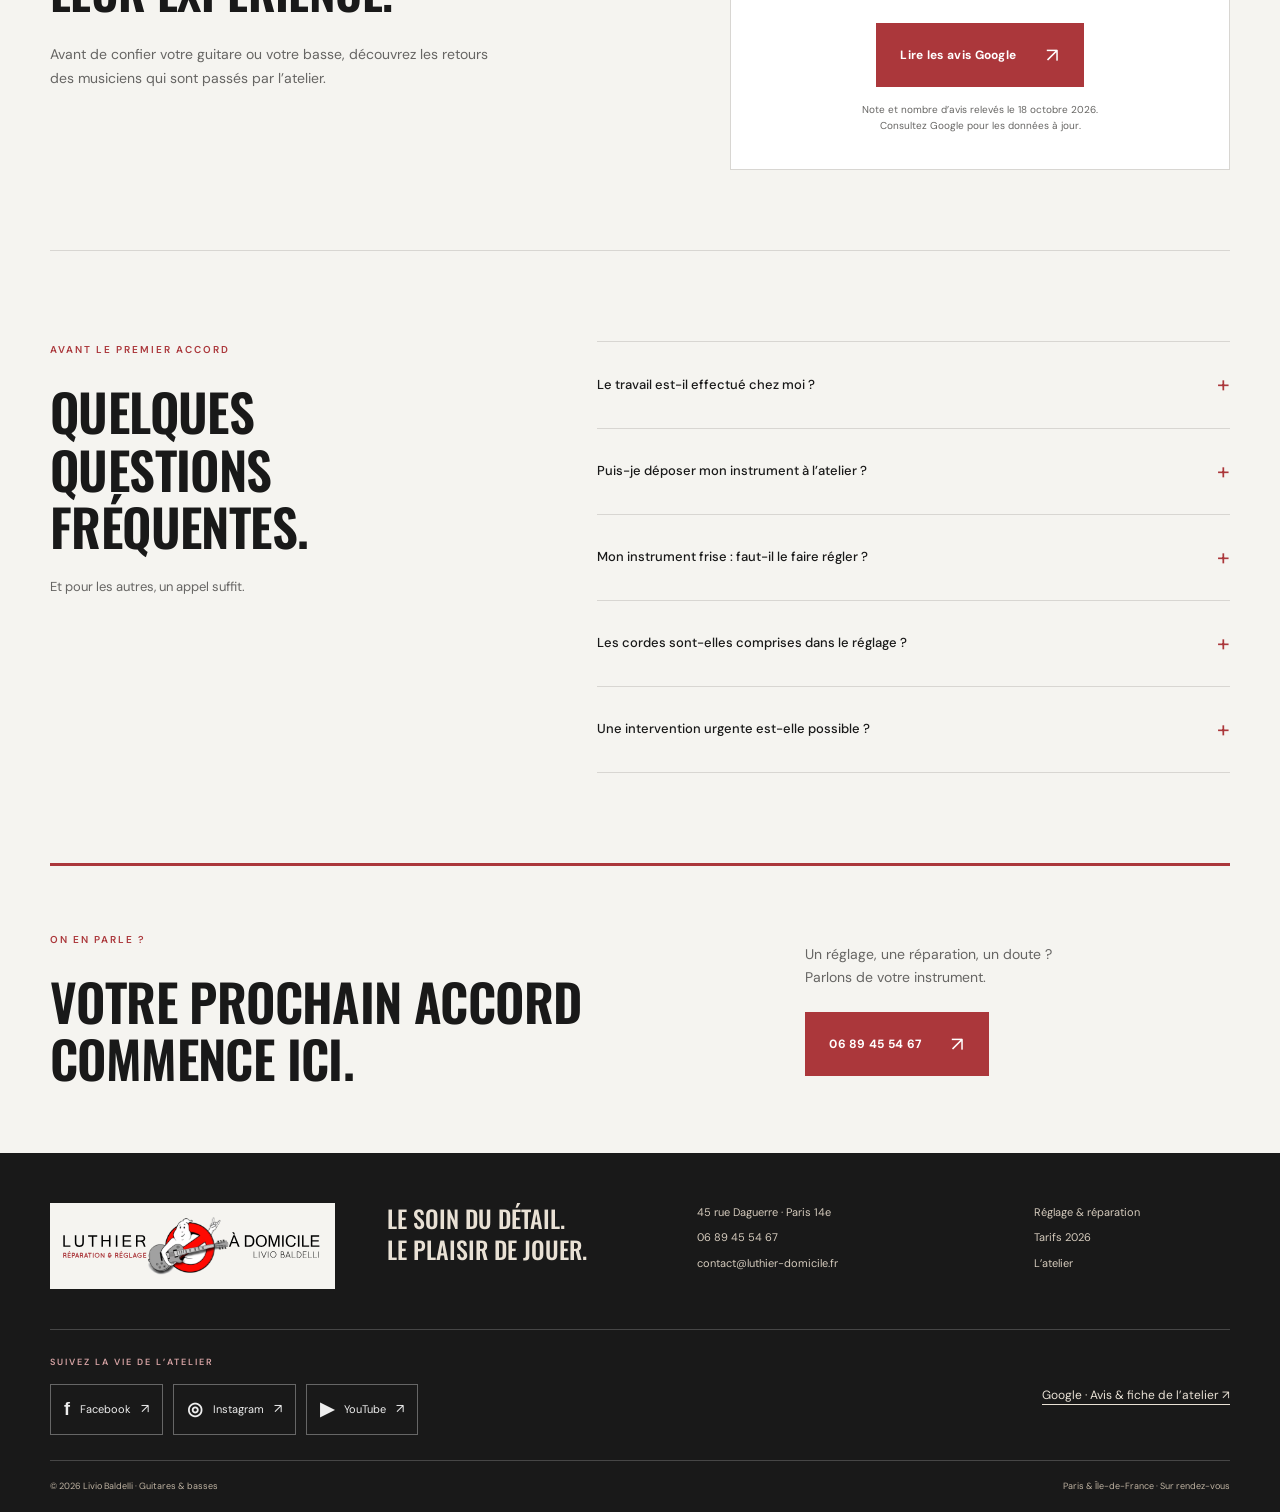
==== commit 6ee37859: "Update index.html" ====
--- a/index.html
+++ b/index.html
@@ -1 +1 @@
-<!doctype html><html lang="fr"><head><meta charset="utf-8"><meta name="viewport" content="width=device-width,initial-scale=1"><title>Luthier à Paris · Guitare & basse | Livio Baldelli</title><meta name="description" content="Réglage et réparation de guitares et basses à Paris 14e. Livio Baldelli, luthier avec collecte et retour à domicile en Île-de-France. Sur rendez-vous."><link rel="canonical" href="https://livio-baldelli-luthier.divine-swan-0607.chatgpt.site/"><meta name="theme-color" content="#181818"><meta property="og:type" content="website"><meta property="og:locale" content="fr_FR"><meta property="og:title" content="Luthier à Paris · Guitare & basse | Livio Baldelli"><meta property="og:description" content="Réglage et réparation de guitares et basses à Paris 14e. Livio Baldelli, luthier avec collecte et retour à domicile en Île-de-France. Sur rendez-vous."><meta property="og:url" content="https://livio-baldelli-luthier.divine-swan-0607.chatgpt.site/"><meta property="og:image" content="https://livio-baldelli-luthier.divine-swan-0607.chatgpt.site/assets/atelier.webp"><meta name="twitter:card" content="summary_large_image"><link rel="icon" href="/assets/mascotte-originale.png" type="image/png"><link rel="stylesheet" href="/assets/style.css"><script type="application/ld+json">{"@context": "https://schema.org", "@type": "LocalBusiness", "@id": "https://livio-baldelli-luthier.divine-swan-0607.chatgpt.site/#atelier", "name": "Livio Baldelli – Luthier à domicile", "url": "https://livio-baldelli-luthier.divine-swan-0607.chatgpt.site", "image": "https://livio-baldelli-luthier.divine-swan-0607.chatgpt.site/assets/atelier.webp", "telephone": "+33689455467", "email": "contact@luthier-domicile.fr", "address": {"@type": "PostalAddress", "streetAddress": "45 rue Daguerre", "postalCode": "75014", "addressLocality": "Paris", "addressCountry": "FR"}, "areaServed": ["Paris", "Île-de-France"], "description": "Réglage, réparation et restauration de guitares et basses. Collecte et retour à domicile à Paris et en Île-de-France. Atelier uniquement sur rendez-vous."}</script><script defer src="/assets/main.js"></script></head><body><a class="skip" href="#main">Aller au contenu</a><div class="topline">PARIS & ÎLE-DE-FRANCE <span>Guitares & basses · Uniquement sur rendez-vous</span></div><header class="header wrap"><a class="brand" href="/" aria-label="Livio Baldelli, accueil"><img class="original-logo" src="/assets/logo.svg" alt="Luthier à domicile — Livio Baldelli" width="4055" height="967"></a><button class="menu-button" aria-label="Ouvrir le menu" aria-expanded="false" aria-controls="navigation">Menu <span>☰</span></button><nav id="navigation" aria-label="Navigation principale"><a href="/page/1/le-concept.html" >L’esprit de l’atelier</a><a href="/page/2/reglage-et-reparations.html" >Le savoir-faire</a><a href="/nos-tarifs.html" >Les tarifs</a><a class="button small" href="/contact/contactez-nous.html">Prendre rendez-vous<span aria-hidden="true">↗</span></a></nav></header><main id="main"><section class="hero wrap"><div class="hero-copy"><p class="eyebrow"><span class="line"></span> LUTHIER GUITARE & BASSE À PARIS</p><h1>Votre guitare.<br>Votre son.<br><em>Votre luthier.</em></h1><p class="lead">Votre instrument a une histoire.<br>Donnons-lui la justesse qu’il mérite.</p><p class="hero-description">Réglage, réparation et restauration par Livio Baldelli.<br>À l’atelier ou avec collecte et retour à domicile,<br>à Paris et en Île-de-France.</p><div class="hero-actions"><a class="button" href="/contact/contactez-nous.html">Confier mon instrument<span aria-hidden="true">↗</span></a><a class="text-link" href="/page/2/reglage-et-reparations.html">Découvrir les prestations<span aria-hidden="true">↗</span></a></div><div class="hero-note"><span aria-hidden="true">✦</span> Du caractère dans le son. De la précision dans le geste.</div></div><div class="hero-photo"><img src="/assets/hero.webp" alt="Détail du chevalet et des cordes d’une guitare électrique à l’atelier" width="1158" height="778" fetchpriority="high"><div class="photo-label"><span>LE SON COMMENCE<br>PAR LE DÉTAIL.</span><span>PARIS · 14e</span></div><div class="rock-badge"><img src="/assets/mascotte-originale.png" alt="" width="261" height="200"></div></div></section><div class="ribbon"><span>GUITARES ACOUSTIQUES</span><i>✦</i><span>GUITARES ÉLECTRIQUES</span><i>✦</i><span>BASSES</span><i>✦</i><span>TOUTES MARQUES</span></div><section class="wrap section"><div class="section-heading"><div><p class="eyebrow">LE SAVOIR-FAIRE</p><h2>De belles cordes.<br>Et les bons gestes.</h2></div><p>Un instrument plus juste, plus confortable,<br>plus proche de votre façon de jouer.</p></div><div class="service-grid"><a class="service-card" href="/page/2/reglage-et-reparations.html#reglage"><span class="service-number">01</span><h3>Réglage & entretien</h3><p>Manche, action, intonation : retrouver un instrument agréable et précis.</p><span class="card-bottom">Réglage complet · 70 €<b aria-hidden="true">↗</b></span></a><a class="service-card" href="/page/2/reglage-et-reparations.html#reparation"><span class="service-number">02</span><h3>Réparation & restauration</h3><p>Frettes, tête, électronique : prendre soin de ce qui fait votre son.</p><span class="card-bottom">Après examen de l’instrument<b aria-hidden="true">↗</b></span></a><a class="service-card" href="/page/2/reglage-et-reparations.html#customisation"><span class="service-number">03</span><h3>Customisation</h3><p>Micros, mécaniques, sillet : adapter votre guitare à vos envies.</p><span class="card-bottom">Une intervention sur mesure<b aria-hidden="true">↗</b></span></a></div></section><section class="story wrap"><div class="story-image"><img src="/assets/atelier.webp" alt="Livio Baldelli travaille avec précision sur une guitare dans son atelier" width="1600" height="900" loading="lazy"><span>LIVIO BALDELLI · GUITARE TECH & LUTHIER</span></div><div class="story-copy"><p class="eyebrow">L’ARTISAN DERRIÈRE LES CORDES</p><h2>Musicien dans l’âme.<br><em>Luthier par passion.</em></h2><p>Guitariste depuis toujours, j’ai tenu pendant 11 ans un magasin de guitares, avec une attention particulière portée au conseil et à la réparation.</p><p>Aujourd’hui, je mets cette expérience au service de vos instruments. Mon objectif : un réglage qui correspond à votre jeu, et le plaisir de retrouver votre guitare.</p><a class="text-link" href="/page/1/le-concept.html">Rencontrer Livio<span aria-hidden="true">↗</span></a></div></section><section class="process"><div class="wrap"><div class="section-heading"><div><p class="eyebrow">L’ATELIER VIENT À VOUS</p><h2>Vous jouez.<br>Je m’occupe du reste.</h2></div><p>Pas besoin de traverser Paris avec votre étui.<br>La collecte et le retour se font à votre adresse.</p></div><div class="steps"><article><span>01</span><h3>On en parle.</h3><p>Décrivez votre instrument et ce qui vous amène. Nous choisissons la prestation adaptée.</p></article><article><span>02</span><h3>Je le récupère.</h3><p>À Paris et en Île-de-France, je viens chercher votre guitare ou votre basse sur rendez-vous.</p></article><article><span>03</span><h3>Vous le retrouvez.</h3><p>Après son passage à l’atelier, votre instrument revient chez vous, prêt à reprendre la musique.</p></article></div><div class="process-foot"><span>Vous préférez passer à l’atelier ? Rendez-vous au 45 rue Daguerre, Paris 14e.</span><a class="text-link" href="/contact/contactez-nous.html">Voir les modalités<span aria-hidden="true">↗</span></a></div></div></section><section class="wrap section faq-layout"><div><p class="eyebrow">AVANT LE PREMIER ACCORD</p><h2>Quelques<br>questions fréquentes.</h2><p>Et pour les autres, un appel suffit.</p></div><div class="faq"><details><summary>Le travail est-il effectué chez moi ?<span aria-hidden="true">+</span></summary><p>Le service à domicile comprend la récupération de votre guitare ou basse, son passage à l’atelier, puis son retour chez vous. Les frais de déplacement varient selon votre adresse.</p></details><details><summary>Puis-je déposer mon instrument à l’atelier ?<span aria-hidden="true">+</span></summary><p>Oui, au 45 rue Daguerre, à Paris 14e, uniquement sur rendez-vous pris par téléphone. Le tarif des prestations est identique, à domicile ou en dépôt à l’atelier.</p></details><details><summary>Mon instrument frise : faut-il le faire régler ?<span aria-hidden="true">+</span></summary><p>Une corde qui frise, une action trop haute ou une mauvaise justesse peuvent justifier un réglage. Si le problème vient de l’usure des frettes, une planimétrie ou un refrettage peut être nécessaire après examen.</p></details><details><summary>Les cordes sont-elles comprises dans le réglage ?<span aria-hidden="true">+</span></summary><p>La pose est comprise dans le réglage complet à 70 €, mais pas le jeu de cordes. Vous pouvez fournir le vôtre. Un jeu est proposé à 10 €, sauf exception.</p></details><details><summary>Une intervention urgente est-elle possible ?<span aria-hidden="true">+</span></summary><p>L’offre VIP est proposée à partir de 160 €, hors jeu de cordes, pour une intervention sous 24 à 48 heures selon les disponibilités. Contactez Livio pour vérifier la faisabilité.</p></details></div></section><section class="contact-strip wrap"><div><p class="eyebrow">ON EN PARLE ?</p><h2>Votre prochain accord<br>commence ici.</h2></div><div><p>Un réglage, une réparation, un doute ?<br>Parlons de votre instrument.</p><a class="button" href="tel:+33689455467">06 89 45 54 67<span aria-hidden="true">↗</span></a></div></section></main><footer><div class="wrap footer-main"><a class="brand light" href="/" aria-label="Livio Baldelli, accueil"><img class="original-logo" src="/assets/logo.svg" alt="Luthier à domicile — Livio Baldelli" width="4055" height="967" loading="lazy"></a><p>Le soin du détail.<br>Le plaisir de jouer.</p><div><a href="/contact/contactez-nous.html">45 rue Daguerre · Paris 14e</a><a href="tel:+33689455467">06 89 45 54 67</a><a href="mailto:contact@luthier-domicile.fr">contact@luthier-domicile.fr</a></div><div><a href="/page/2/reglage-et-reparations.html">Réglage & réparation</a><a href="/nos-tarifs.html">Tarifs 2026</a><a href="/page/1/le-concept.html">L’atelier</a></div></div><div class="wrap footer-bottom"><span>© 2026 Livio Baldelli · Guitares & basses</span><span>Paris & Île-de-France · Sur rendez-vous</span></div></footer><a class="mobile-call" href="tel:+33689455467">Appeler Livio · 06 89 45 54 67 ↗</a></body></html>+<!doctype html><html lang="fr"><head><meta charset="utf-8"><meta name="viewport" content="width=device-width,initial-scale=1"><title>Luthier à Paris · Guitare & basse | Livio Baldelli</title><meta name="description" content="Réglage et réparation de guitares et basses à Paris 14e. Livio Baldelli, luthier avec collecte et retour à domicile en Île-de-France. Sur rendez-vous."><link rel="canonical" href="https://www.luthier-domicile.fr/"><meta name="theme-color" content="#181818"><meta property="og:type" content="website"><meta property="og:locale" content="fr_FR"><meta property="og:title" content="Luthier à Paris · Guitare & basse | Livio Baldelli"><meta property="og:description" content="Réglage et réparation de guitares et basses à Paris 14e. Livio Baldelli, luthier avec collecte et retour à domicile en Île-de-France. Sur rendez-vous."><meta property="og:url" content="https://www.luthier-domicile.fr/"><meta property="og:image" content="https://www.luthier-domicile.fr/assets/atelier.webp"><meta property="og:site_name" content="Livio Baldelli – Luthier à domicile"><meta property="og:image:alt" content="Livio Baldelli au travail dans son atelier de lutherie à Paris"><meta name="twitter:card" content="summary_large_image"><meta name="twitter:title" content="Luthier à Paris · Guitare & basse | Livio Baldelli"><meta name="twitter:description" content="Réglage et réparation de guitares et basses à Paris 14e. Livio Baldelli, luthier avec collecte et retour à domicile en Île-de-France. Sur rendez-vous."><meta name="twitter:image" content="https://www.luthier-domicile.fr/assets/atelier.webp"><meta name="robots" content="index,follow,max-image-preview:large"><link rel="preconnect" href="https://fonts.googleapis.com"><link rel="preconnect" href="https://fonts.gstatic.com" crossorigin><link rel="icon" href="/assets/mascotte-originale.png" type="image/png"><link rel="stylesheet" href="/assets/style.css?v=3"><script type="application/ld+json">{"@context": "https://schema.org", "@graph": [{"@type": "LocalBusiness", "@id": "https://www.luthier-domicile.fr/#atelier", "name": "Livio Baldelli – Luthier à domicile", "url": "https://www.luthier-domicile.fr", "image": "https://www.luthier-domicile.fr/assets/atelier.webp", "telephone": "+33689455467", "email": "contact@luthier-domicile.fr", "address": {"@type": "PostalAddress", "streetAddress": "45 rue Daguerre", "postalCode": "75014", "addressLocality": "Paris", "addressCountry": "FR"}, "areaServed": ["Paris", "Île-de-France"], "description": "Réglage, réparation et restauration de guitares et basses. Collecte et retour à domicile à Paris et en Île-de-France. Atelier uniquement sur rendez-vous.", "logo": "https://www.luthier-domicile.fr/assets/logo.svg", "sameAs": ["https://www.facebook.com/LivioBaldelli/", "https://www.instagram.com/livio_baldelli/", "https://www.youtube.com/channel/UCS66ytuboJJVnwrShHop7HQ"], "hasMap": "https://bit.ly/3546VjG", "knowsAbout": ["Réglage de guitare", "Réparation de guitare", "Réparation de basse", "Planimétrie des frettes", "Refrettage", "Électronique de guitare"], "contactPoint": {"@type": "ContactPoint", "telephone": "+33689455467", "contactType": "Prise de rendez-vous", "availableLanguage": "fr"}}, {"@type": "WebSite", "@id": "https://www.luthier-domicile.fr/#website", "url": "https://www.luthier-domicile.fr/", "name": "Livio Baldelli – Luthier à domicile", "inLanguage": "fr-FR", "publisher": {"@id": "https://www.luthier-domicile.fr/#atelier"}}, {"@type": "WebPage", "@id": "https://www.luthier-domicile.fr/#webpage", "url": "https://www.luthier-domicile.fr/", "name": "Luthier à Paris · Guitare & basse | Livio Baldelli", "description": "Réglage et réparation de guitares et basses à Paris 14e. Livio Baldelli, luthier avec collecte et retour à domicile en Île-de-France. Sur rendez-vous.", "inLanguage": "fr-FR", "isPartOf": {"@id": "https://www.luthier-domicile.fr/#website"}, "about": {"@id": "https://www.luthier-domicile.fr/#atelier"}}]}</script><script defer src="/assets/main.js"></script></head><body><a class="skip" href="#main">Aller au contenu</a><div class="topline">PARIS & ÎLE-DE-FRANCE <span>Guitares & basses · Uniquement sur rendez-vous</span></div><header class="header wrap"><a class="brand" href="/" aria-label="Livio Baldelli, accueil"><img class="original-logo" src="/assets/logo.svg" alt="Luthier à domicile — Livio Baldelli" width="4055" height="967"></a><button class="menu-button" aria-label="Ouvrir le menu" aria-expanded="false" aria-controls="navigation">Menu <span>☰</span></button><nav id="navigation" aria-label="Navigation principale"><a href="/page/1/le-concept.html" >L’esprit de l’atelier</a><a href="/page/2/reglage-et-reparations.html" >Le savoir-faire</a><a href="/nos-tarifs.html" >Les tarifs</a><a class="button small" href="/contact/contactez-nous.html">Prendre rendez-vous<span aria-hidden="true">↗</span></a></nav></header><main id="main"><section class="hero wrap"><div class="hero-copy"><p class="eyebrow"><span class="line"></span> LUTHIER GUITARE & BASSE À PARIS</p><h1>Votre guitare.<br>Votre son.<br><em>Luthier à Paris.</em></h1><p class="lead">Votre instrument a une histoire.<br>Donnons-lui la justesse qu’il mérite.</p><p class="hero-description">Réglage, réparation et restauration par Livio Baldelli.<br>À l’atelier ou avec collecte et retour à domicile,<br>à Paris et en Île-de-France.</p><div class="hero-actions"><a class="button" href="/contact/contactez-nous.html">Confier mon instrument<span aria-hidden="true">↗</span></a><a class="text-link" href="/page/2/reglage-et-reparations.html">Découvrir les prestations<span aria-hidden="true">↗</span></a></div><a class="google-badge" href="https://bit.ly/3546VjG" target="_blank" rel="noopener noreferrer" aria-label="Lire les avis Google de Livio Baldelli : 5 sur 5, 343 avis, relevé du 18 octobre 2026"><span class="google-letter" aria-hidden="true">G</span><span><strong>5/5 <span class="stars" aria-hidden="true">★★★★★</span></strong><small>343 avis Google <span aria-hidden="true">↗</span></small></span></a><div class="hero-note"><span aria-hidden="true">✦</span> Du caractère dans le son. De la précision dans le geste.</div></div><div class="hero-photo"><img src="/assets/hero.webp" alt="Détail du chevalet et des cordes d’une guitare électrique à l’atelier" width="1158" height="778" fetchpriority="high"><div class="photo-label"><span>LE SON COMMENCE<br>PAR LE DÉTAIL.</span><span>PARIS · 14e</span></div><div class="rock-badge"><img src="/assets/mascotte-originale.png" alt="" width="261" height="200"></div></div></section><div class="ribbon"><span>GUITARES ACOUSTIQUES</span><i>✦</i><span>GUITARES ÉLECTRIQUES</span><i>✦</i><span>BASSES</span><i>✦</i><span>TOUTES MARQUES</span></div><section class="wrap section"><div class="section-heading"><div><p class="eyebrow">LE SAVOIR-FAIRE</p><h2>Réglage & réparation<br>de guitares à Paris.</h2></div><p>Un instrument plus juste, plus confortable,<br>plus proche de votre façon de jouer.</p></div><div class="service-grid"><a class="service-card" href="/page/2/reglage-et-reparations.html#reglage"><span class="service-number">01</span><h3>Réglage & entretien</h3><p>Manche, action, intonation : retrouver un instrument agréable et précis.</p><span class="card-bottom">Réglage complet · 70 €<b aria-hidden="true">↗</b></span></a><a class="service-card" href="/page/2/reglage-et-reparations.html#reparation"><span class="service-number">02</span><h3>Réparation & restauration</h3><p>Frettes, tête, électronique : prendre soin de ce qui fait votre son.</p><span class="card-bottom">Après examen de l’instrument<b aria-hidden="true">↗</b></span></a><a class="service-card" href="/page/2/reglage-et-reparations.html#customisation"><span class="service-number">03</span><h3>Customisation</h3><p>Micros, mécaniques, sillet : adapter votre guitare à vos envies.</p><span class="card-bottom">Une intervention sur mesure<b aria-hidden="true">↗</b></span></a></div></section><section class="story wrap"><div class="story-image"><img src="/assets/atelier.webp" alt="Livio Baldelli travaille avec précision sur une guitare dans son atelier" width="1600" height="900" loading="lazy"><span>LIVIO BALDELLI · GUITARE TECH & LUTHIER</span></div><div class="story-copy"><p class="eyebrow">L’ARTISAN DERRIÈRE LES CORDES</p><h2>Musicien dans l’âme.<br><em>Luthier par passion.</em></h2><p>Guitariste depuis toujours, j’ai tenu pendant 11 ans un magasin de guitares, avec une attention particulière portée au conseil et à la réparation.</p><p>Aujourd’hui, je mets cette expérience au service de vos instruments. Mon objectif : un réglage qui correspond à votre jeu, et le plaisir de retrouver votre guitare.</p><a class="text-link" href="/page/1/le-concept.html">Rencontrer Livio<span aria-hidden="true">↗</span></a></div></section><section class="process"><div class="wrap"><div class="section-heading"><div><p class="eyebrow">L’ATELIER VIENT À VOUS</p><h2>Vous jouez.<br>Je m’occupe du reste.</h2></div><p>Pas besoin de traverser Paris avec votre étui.<br>La collecte et le retour se font à votre adresse.</p></div><div class="steps"><article><span>01</span><h3>On en parle.</h3><p>Décrivez votre instrument et ce qui vous amène. Nous choisissons la prestation adaptée.</p></article><article><span>02</span><h3>Je le récupère.</h3><p>À Paris et en Île-de-France, je viens chercher votre guitare ou votre basse sur rendez-vous.</p></article><article><span>03</span><h3>Vous le retrouvez.</h3><p>Après son passage à l’atelier, votre instrument revient chez vous, prêt à reprendre la musique.</p></article></div><div class="process-foot"><span>Vous préférez passer à l’atelier ? Rendez-vous au 45 rue Daguerre, Paris 14e.</span><a class="text-link" href="/contact/contactez-nous.html">Voir les modalités<span aria-hidden="true">↗</span></a></div></div></section><section class="wrap reviews-section" id="avis-google"><div><p class="eyebrow">LA CONFIANCE DES MUSICIENS</p><h2>Leur instrument.<br>Leur expérience.</h2><p>Avant de confier votre guitare ou votre basse, découvrez les retours des musiciens qui sont passés par l’atelier.</p></div><div class="review-score"><span class="google-word">Google</span><div><strong>5<span>/5</span></strong><span class="stars" aria-label="5 étoiles sur 5">★★★★★</span></div><p><b>343 avis</b> sur la fiche de Livio Baldelli</p><a class="button" href="https://bit.ly/3546VjG" target="_blank" rel="noopener noreferrer">Lire les avis Google <span>↗</span></a><small>Note et nombre d’avis relevés le 18 octobre 2026.<br>Consultez Google pour les données à jour.</small></div></section><section class="wrap section faq-layout"><div><p class="eyebrow">AVANT LE PREMIER ACCORD</p><h2>Quelques<br>questions fréquentes.</h2><p>Et pour les autres, un appel suffit.</p></div><div class="faq"><details><summary>Le travail est-il effectué chez moi ?<span aria-hidden="true">+</span></summary><p>Le service à domicile comprend la récupération de votre guitare ou basse, son passage à l’atelier, puis son retour chez vous. Les frais de déplacement varient selon votre adresse.</p></details><details><summary>Puis-je déposer mon instrument à l’atelier ?<span aria-hidden="true">+</span></summary><p>Oui, au 45 rue Daguerre, à Paris 14e, uniquement sur rendez-vous pris par téléphone. Le tarif des prestations est identique, à domicile ou en dépôt à l’atelier.</p></details><details><summary>Mon instrument frise : faut-il le faire régler ?<span aria-hidden="true">+</span></summary><p>Une corde qui frise, une action trop haute ou une mauvaise justesse peuvent justifier un réglage. Si le problème vient de l’usure des frettes, une planimétrie ou un refrettage peut être nécessaire après examen.</p></details><details><summary>Les cordes sont-elles comprises dans le réglage ?<span aria-hidden="true">+</span></summary><p>La pose est comprise dans le réglage complet à 70 €, mais pas le jeu de cordes. Vous pouvez fournir le vôtre. Un jeu est proposé à 10 €, sauf exception.</p></details><details><summary>Une intervention urgente est-elle possible ?<span aria-hidden="true">+</span></summary><p>L’offre VIP est proposée à partir de 160 €, hors jeu de cordes, pour une intervention sous 24 à 48 heures selon les disponibilités. Contactez Livio pour vérifier la faisabilité.</p></details></div></section><section class="contact-strip wrap"><div><p class="eyebrow">ON EN PARLE ?</p><h2>Votre prochain accord<br>commence ici.</h2></div><div><p>Un réglage, une réparation, un doute ?<br>Parlons de votre instrument.</p><a class="button" href="tel:+33689455467">06 89 45 54 67<span aria-hidden="true">↗</span></a></div></section></main><footer><div class="wrap footer-main"><a class="brand light" href="/" aria-label="Livio Baldelli, accueil"><img class="original-logo" src="/assets/logo.svg" alt="Luthier à domicile — Livio Baldelli" width="4055" height="967" loading="lazy"></a><p>Le soin du détail.<br>Le plaisir de jouer.</p><div><a href="/contact/contactez-nous.html">45 rue Daguerre · Paris 14e</a><a href="tel:+33689455467">06 89 45 54 67</a><a href="mailto:contact@luthier-domicile.fr">contact@luthier-domicile.fr</a></div><div><a href="/page/2/reglage-et-reparations.html">Réglage & réparation</a><a href="/nos-tarifs.html">Tarifs 2026</a><a href="/page/1/le-concept.html">L’atelier</a></div></div><div class="wrap footer-social"><div><p class="eyebrow">SUIVEZ LA VIE DE L’ATELIER</p><div class="social-links" aria-label="Réseaux sociaux de Livio Baldelli"><a href="https://www.facebook.com/LivioBaldelli/" target="_blank" rel="noopener noreferrer" aria-label="Livio Baldelli sur Facebook (nouvel onglet)"><span aria-hidden="true">f</span>Facebook<small aria-hidden="true">↗</small></a><a href="https://www.instagram.com/livio_baldelli/" target="_blank" rel="noopener noreferrer" aria-label="Livio Baldelli sur Instagram (nouvel onglet)"><span aria-hidden="true">◎</span>Instagram<small aria-hidden="true">↗</small></a><a href="https://www.youtube.com/channel/UCS66ytuboJJVnwrShHop7HQ" target="_blank" rel="noopener noreferrer" aria-label="Livio Baldelli sur YouTube (nouvel onglet)"><span aria-hidden="true">▶</span>YouTube<small aria-hidden="true">↗</small></a></div></div><a class="footer-google" href="https://bit.ly/3546VjG" target="_blank" rel="noopener noreferrer">Google · Avis & fiche de l’atelier ↗</a></div><div class="wrap footer-bottom"><span>© 2026 Livio Baldelli · Guitares & basses</span><span>Paris & Île-de-France · Sur rendez-vous</span></div></footer><a class="mobile-call" href="tel:+33689455467">Appeler Livio · 06 89 45 54 67 ↗</a></body></html>
--- a/assets/style.css
+++ b/assets/style.css
@@ -10,3 +10,6 @@
 @media(min-width:1600px){.hero-photo{min-height:590px}.hero-copy{padding-top:30px}}
 @media(max-width:1100px){.header .brand{width:285px;flex-basis:285px}.header nav{gap:18px}.hero{padding:30px;gap:26px}.hero h1{font-size:65px}.hero-photo{min-height:560px}.hero-actions{gap:13px}.story-copy h2{font-size:38px}}
 @media(max-width:800px){.header{height:100px}.header .brand{width:255px;flex-basis:255px;max-width:calc(100% - 80px)}.header nav{top:100px}.hero{padding:27px 22px 24px;gap:30px;margin-bottom:25px}.hero-copy{padding:0}.hero h1{font-size:clamp(46px,11.8vw,70px)}.hero .eyebrow{font-size:8px;letter-spacing:1.3px}.hero .lead{font-size:17px}.hero-description{font-size:12px}.hero-photo{min-height:360px}.hero-actions{gap:18px}.hero-note{font-size:9px;align-items:flex-start;line-height:1.6}.rock-badge{width:100px;right:10px;top:18px;padding:7px}.story-copy h2{font-size:38px}.page-intro h1{font-size:clamp(40px,10.6vw,54px)}.footer-main .brand{padding:8px;align-self:start}.footer-main p{font-size:22px}.service-card h3{font-size:27px}.price-row h3{font-size:23px}.price-feature h2{font-size:37px}.contact-card h2{font-size:39px}.contact-strip h2{font-size:43px}}
+/* Réseaux officiels, avis Google et navigation locale. */
+.google-badge{display:inline-flex;align-items:center;gap:12px;border:1px solid #625d58;padding:11px 16px;margin-top:23px;color:#fff;transition:border-color .2s;background:#272727}.google-badge:hover{border-color:#e7ad57}.google-letter{font:bold 29px Arial,sans-serif;color:#4285f4;background:#fff;width:40px;height:40px;display:grid;place-items:center;border-radius:50%}.google-badge strong{display:block;font-size:16px;line-height:1.5}.google-badge small{display:block;font-size:11px;color:#d4cec8}.stars{color:#fbbc04;letter-spacing:2px;white-space:nowrap;font-size:16px}.google-badge strong .stars{margin-left:6px;font-size:13px}.hero-note{margin-top:16px}.reviews-section{display:grid;grid-template-columns:1.2fr 1fr;align-items:center;gap:80px;padding-block:80px;border-bottom:1px solid var(--border)}.reviews-section h2{font-size:48px;margin-bottom:25px}.reviews-section>div>p:not(.eyebrow){font-size:14px;color:var(--muted);max-width:460px}.review-score{border:1px solid var(--border);border-top:4px solid var(--accent);padding:35px;background:#fff;text-align:center}.google-word{font:500 20px Arial,sans-serif;color:#494949}.review-score>div{display:flex;align-items:center;justify-content:center;gap:20px;margin:12px 0}.review-score strong{font:600 78px/1 var(--serif)}.review-score strong span{font-size:30px;color:var(--muted)}.review-score .stars{font-size:22px}.review-score p{font-size:13px;color:var(--muted);margin-bottom:22px}.review-score>small{display:block;margin-top:15px;font-size:10px;line-height:1.6;color:var(--muted)}.footer-social{border-top:1px solid #464646;padding-block:25px;display:flex;justify-content:space-between;gap:30px;align-items:center}.footer-social .eyebrow{margin-bottom:14px;color:#d6a3a4;font-size:9px}.social-links{display:flex;flex-wrap:wrap;gap:10px}.social-links a{display:inline-flex;align-items:center;gap:10px;padding:9px 13px;border:1px solid #666;color:#eee;font-size:11px}.social-links a:hover{border-color:#e68c8f;color:#fff;background:#333}.social-links a>span{font-size:18px;font-family:Arial,sans-serif;font-weight:bold}.social-links small{font-size:13px}.footer-google{font-size:12px;text-decoration:underline;text-underline-offset:5px}.contact-proof{display:flex;align-items:center;gap:25px;margin-bottom:30px}.contact-proof .google-badge{margin:0;flex-shrink:0}.contact-proof p{margin:0;color:var(--muted);font-size:13px}.breadcrumbs{position:static;display:flex;justify-content:flex-start;gap:12px;align-items:center;font-size:11px;color:var(--muted);padding:14px 0;border-top:1px solid var(--border);box-shadow:none;background:transparent}.breadcrumbs a{text-decoration:underline;text-underline-offset:3px}.breadcrumbs+.page-intro{padding-top:40px}.hero h1{font-size:clamp(48px,5vw,72px)}
+@media(max-width:800px){.reviews-section{grid-template-columns:1fr;gap:28px;padding-block:50px}.reviews-section h2{font-size:38px}.review-score{padding:28px 20px}.review-score strong{font-size:65px}.review-score .stars{font-size:19px}.footer-social{display:block}.footer-google{display:inline-block;margin-top:23px}.contact-proof{flex-direction:column;align-items:flex-start;gap:15px}.breadcrumbs{display:flex;position:static;padding:12px 0;gap:10px;box-shadow:none}.hero h1{font-size:clamp(40px,10.5vw,64px)}.google-badge{margin-top:20px}.social-links{gap:7px}.social-links a{padding:9px 10px}}
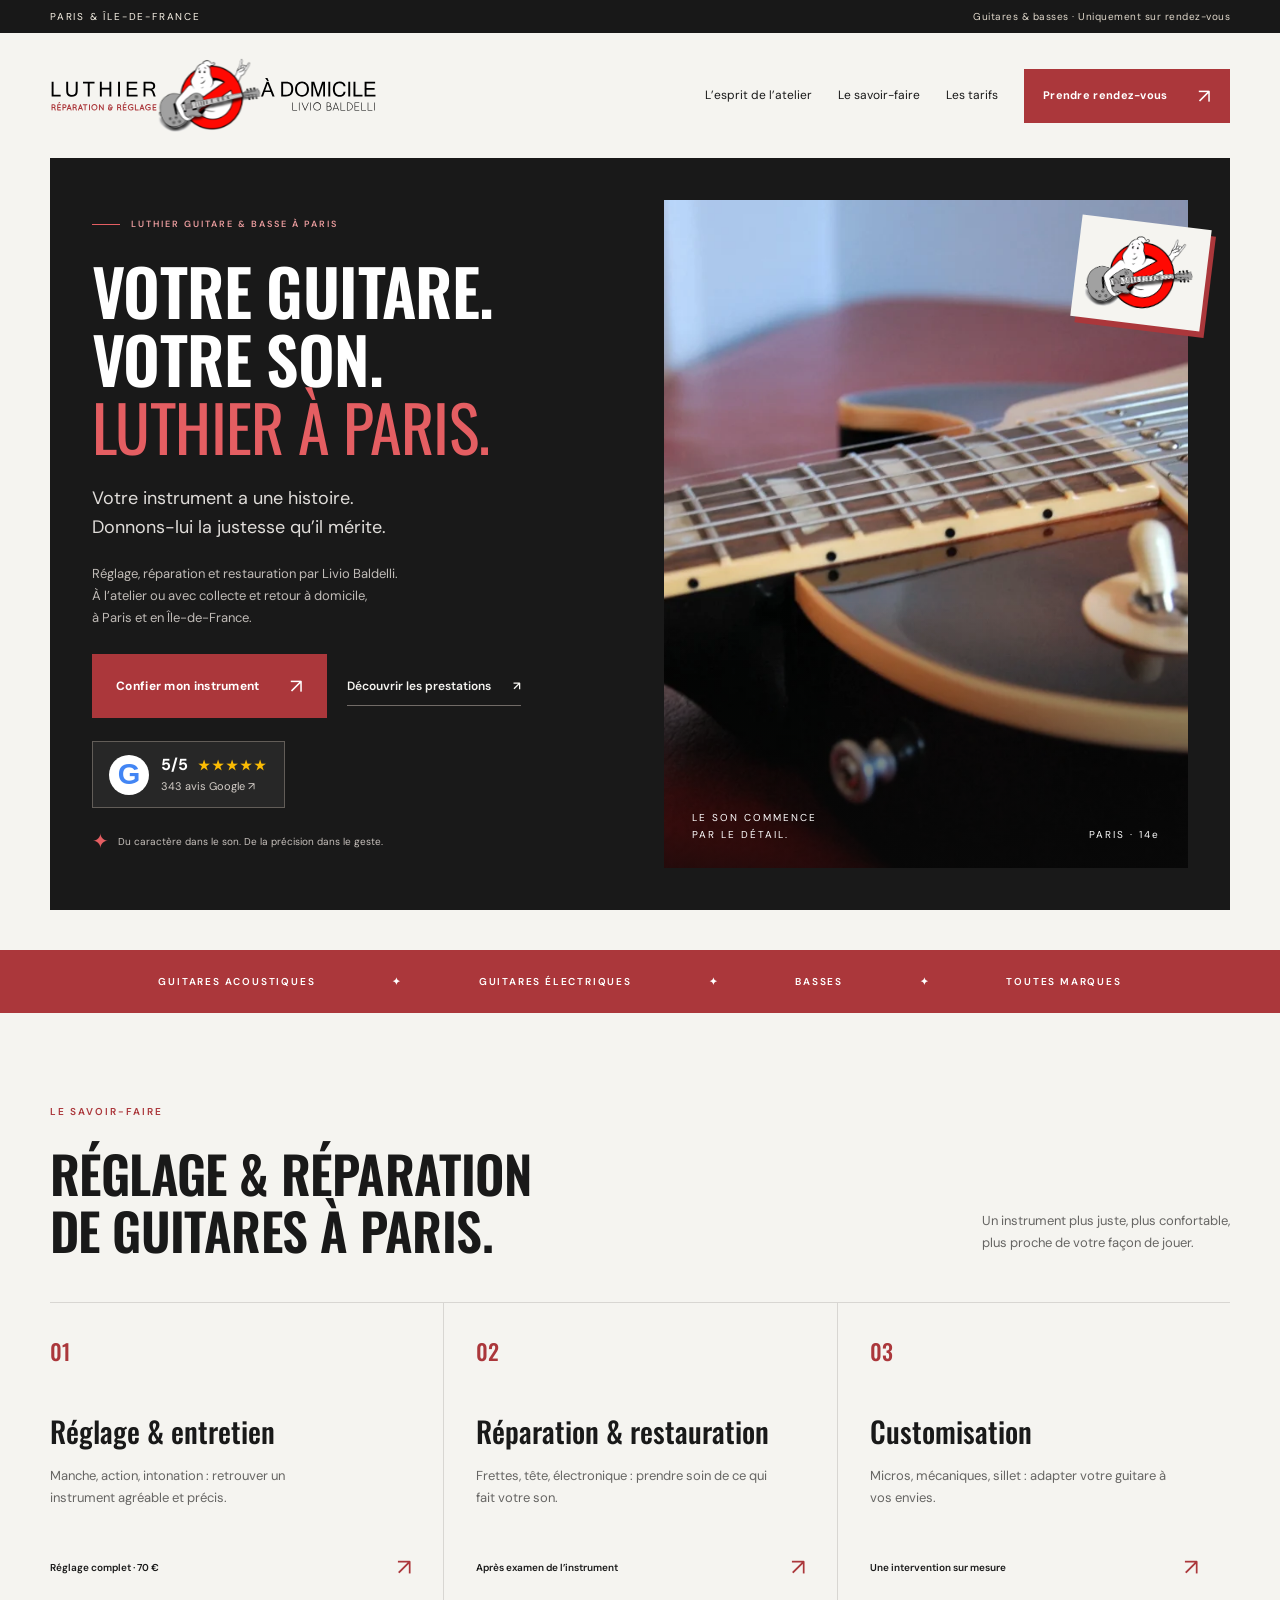
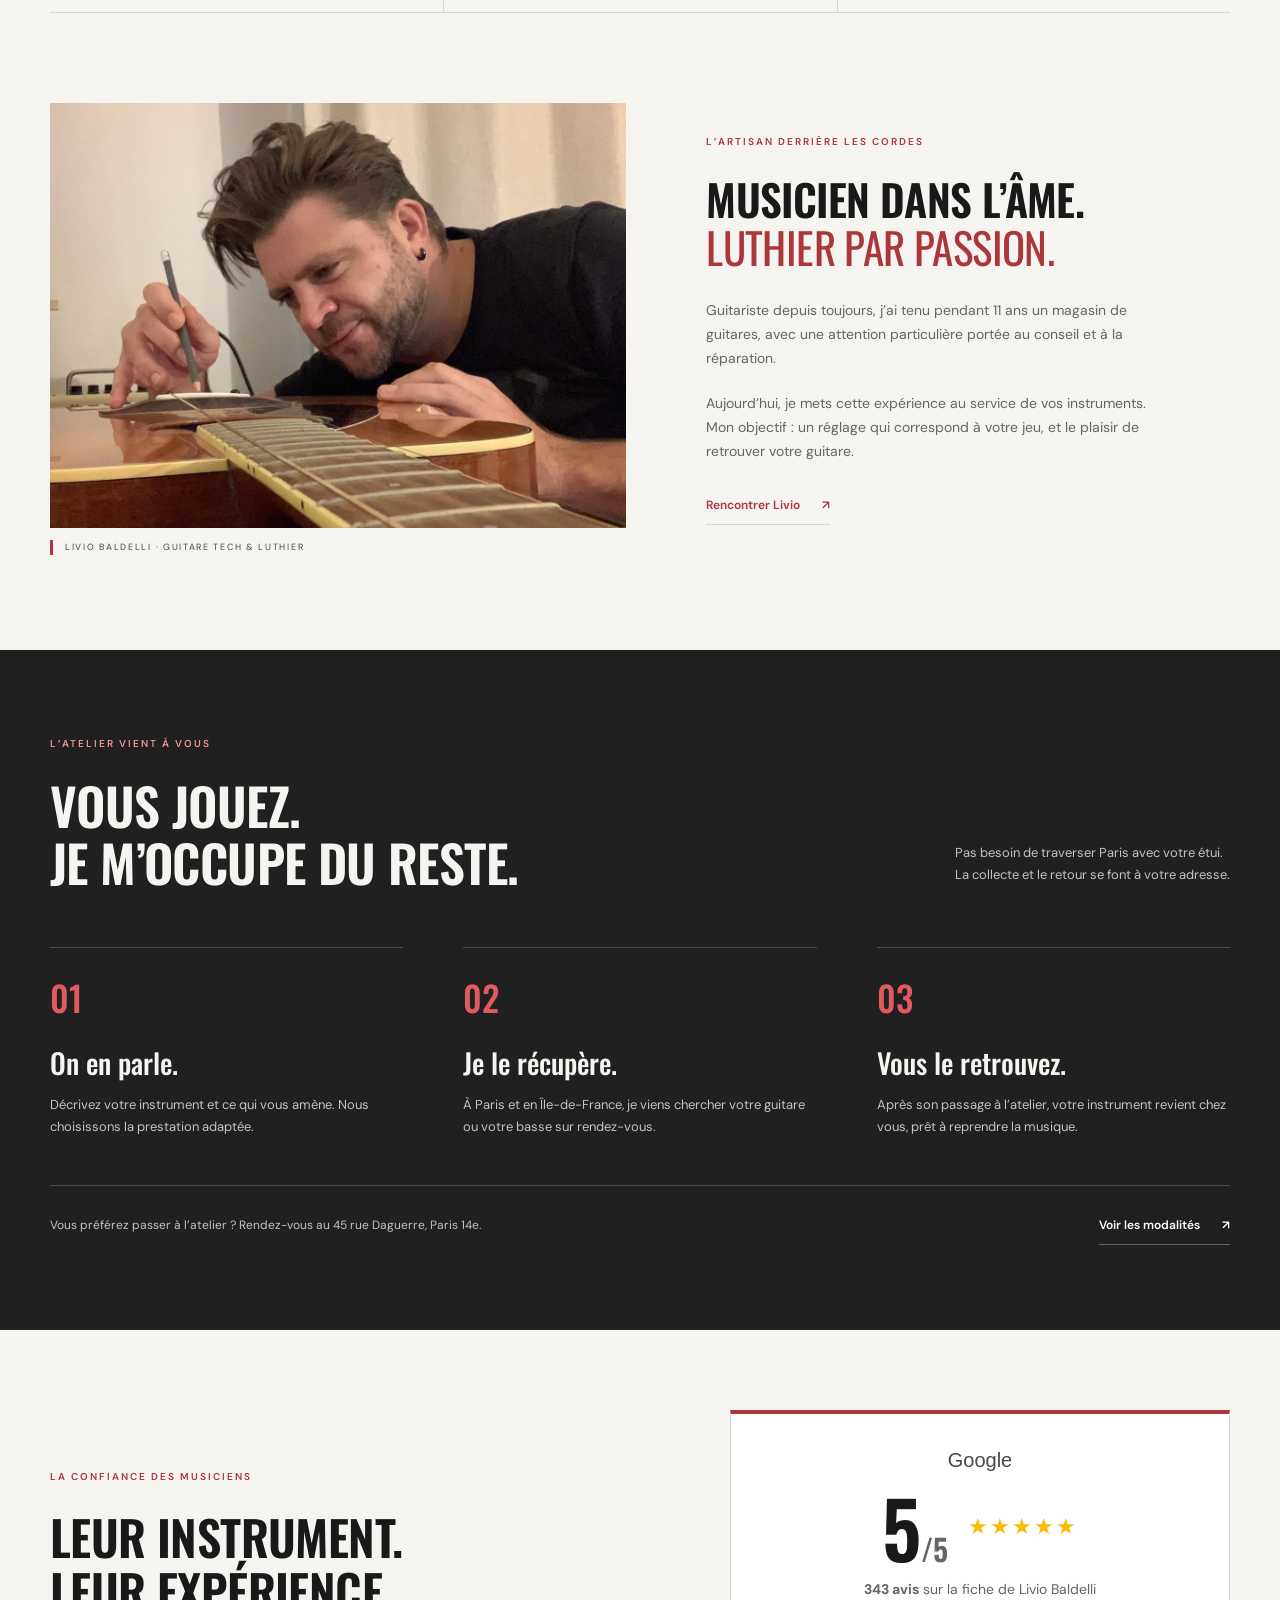
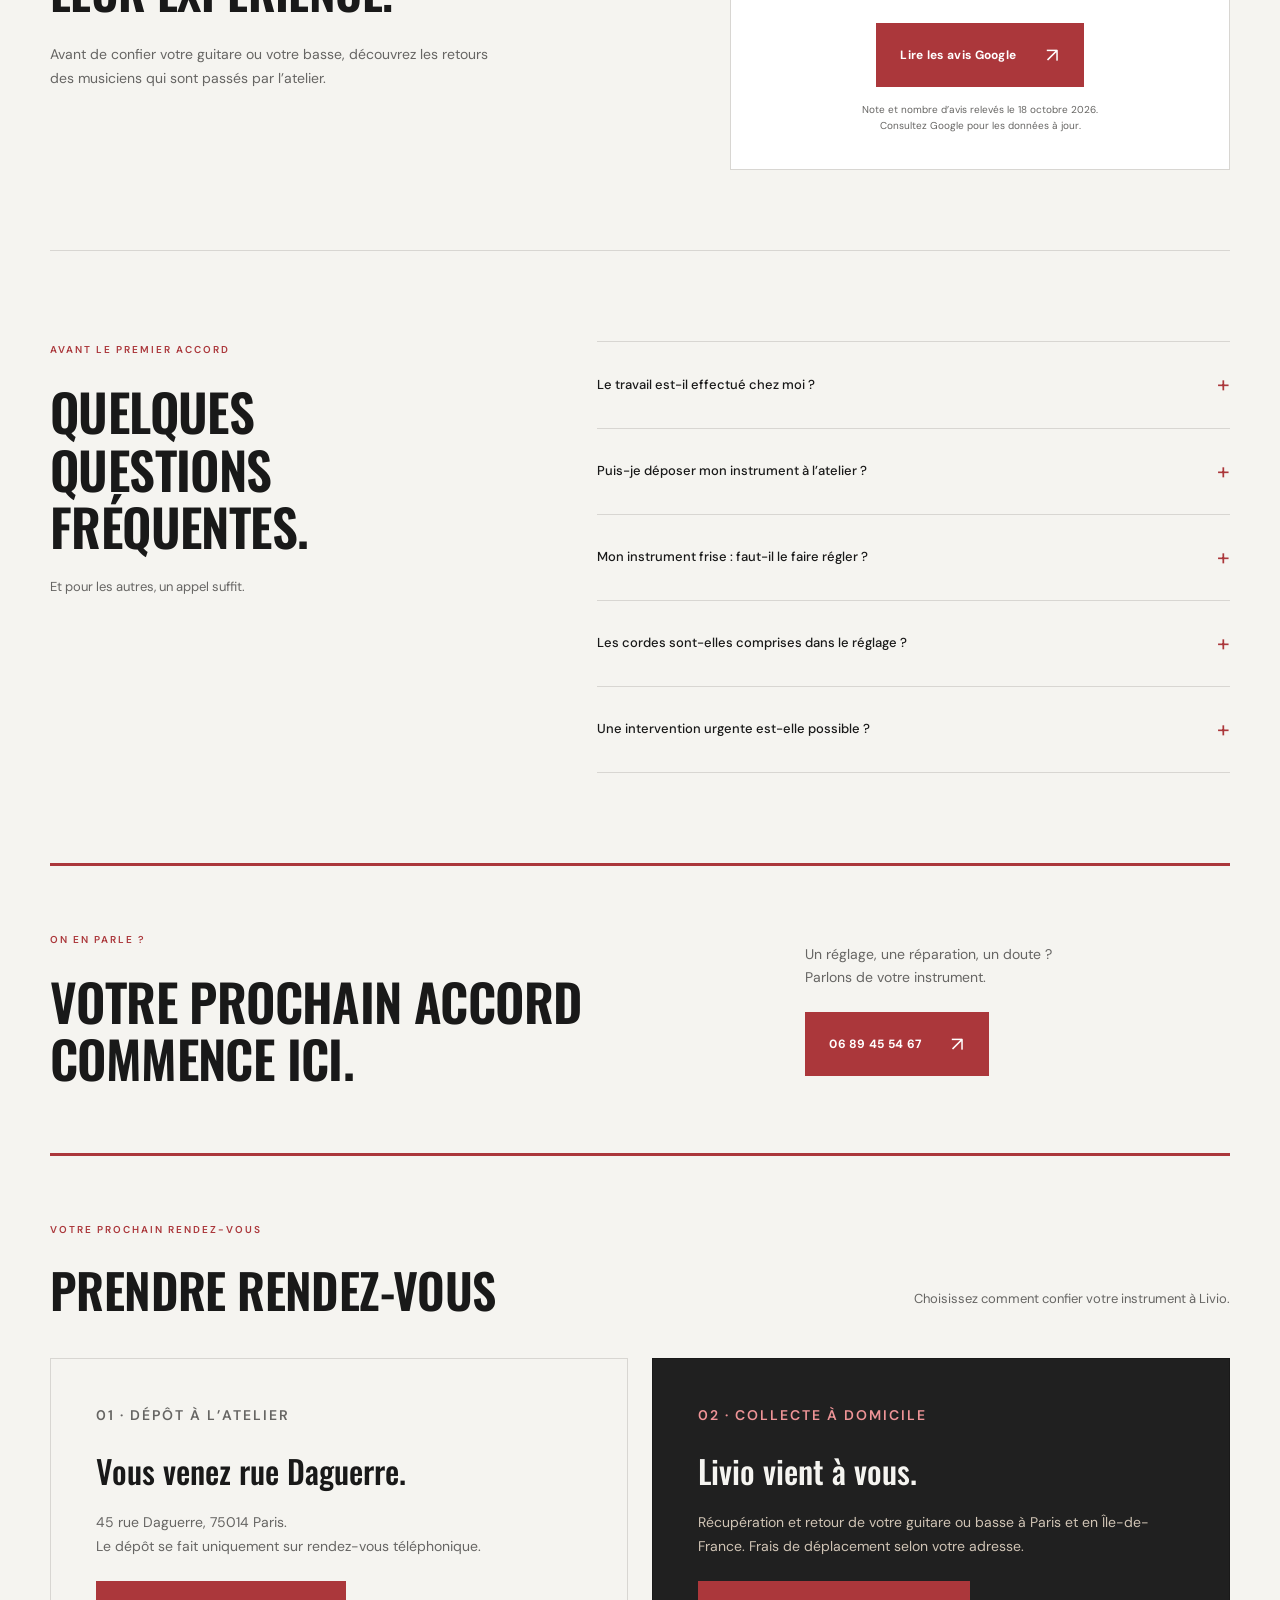
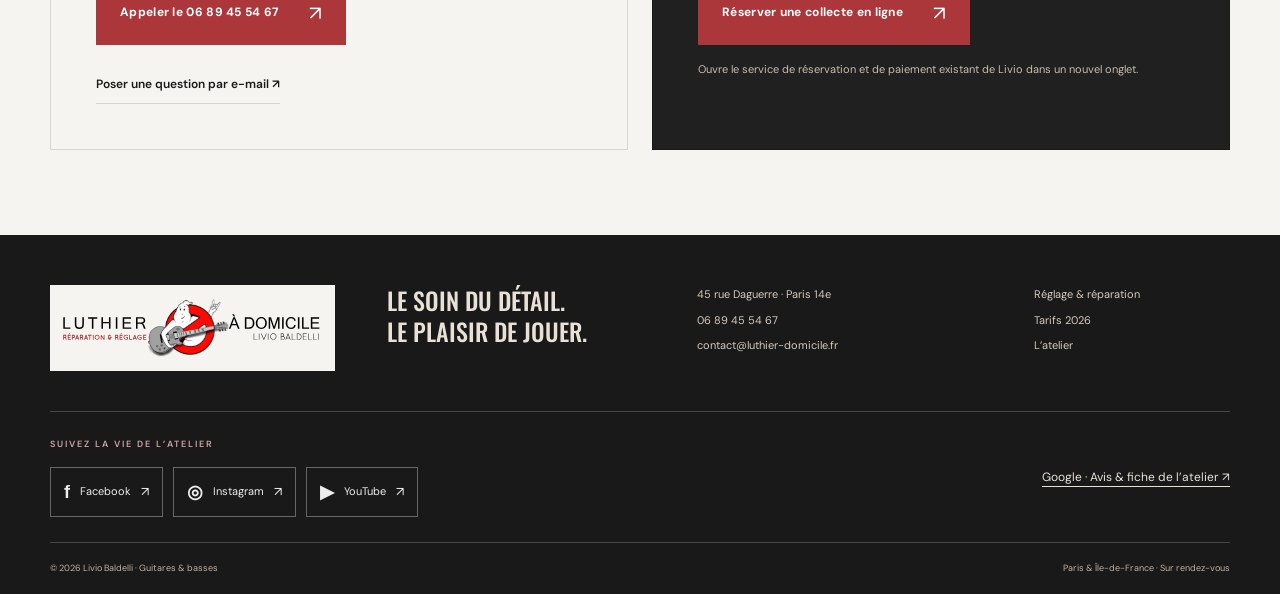
==== commit 3cc6f462: "Add files via upload" ====
--- a/index.html
+++ b/index.html
@@ -1 +1 @@
-<!doctype html><html lang="fr"><head><meta charset="utf-8"><meta name="viewport" content="width=device-width,initial-scale=1"><title>Luthier à Paris · Guitare & basse | Livio Baldelli</title><meta name="description" content="Réglage et réparation de guitares et basses à Paris 14e. Livio Baldelli, luthier avec collecte et retour à domicile en Île-de-France. Sur rendez-vous."><link rel="canonical" href="https://www.luthier-domicile.fr/"><meta name="theme-color" content="#181818"><meta property="og:type" content="website"><meta property="og:locale" content="fr_FR"><meta property="og:title" content="Luthier à Paris · Guitare & basse | Livio Baldelli"><meta property="og:description" content="Réglage et réparation de guitares et basses à Paris 14e. Livio Baldelli, luthier avec collecte et retour à domicile en Île-de-France. Sur rendez-vous."><meta property="og:url" content="https://www.luthier-domicile.fr/"><meta property="og:image" content="https://www.luthier-domicile.fr/assets/atelier.webp"><meta property="og:site_name" content="Livio Baldelli – Luthier à domicile"><meta property="og:image:alt" content="Livio Baldelli au travail dans son atelier de lutherie à Paris"><meta name="twitter:card" content="summary_large_image"><meta name="twitter:title" content="Luthier à Paris · Guitare & basse | Livio Baldelli"><meta name="twitter:description" content="Réglage et réparation de guitares et basses à Paris 14e. Livio Baldelli, luthier avec collecte et retour à domicile en Île-de-France. Sur rendez-vous."><meta name="twitter:image" content="https://www.luthier-domicile.fr/assets/atelier.webp"><meta name="robots" content="index,follow,max-image-preview:large"><link rel="preconnect" href="https://fonts.googleapis.com"><link rel="preconnect" href="https://fonts.gstatic.com" crossorigin><link rel="icon" href="/assets/mascotte-originale.png" type="image/png"><link rel="stylesheet" href="/assets/style.css?v=3"><script type="application/ld+json">{"@context": "https://schema.org", "@graph": [{"@type": "LocalBusiness", "@id": "https://www.luthier-domicile.fr/#atelier", "name": "Livio Baldelli – Luthier à domicile", "url": "https://www.luthier-domicile.fr", "image": "https://www.luthier-domicile.fr/assets/atelier.webp", "telephone": "+33689455467", "email": "contact@luthier-domicile.fr", "address": {"@type": "PostalAddress", "streetAddress": "45 rue Daguerre", "postalCode": "75014", "addressLocality": "Paris", "addressCountry": "FR"}, "areaServed": ["Paris", "Île-de-France"], "description": "Réglage, réparation et restauration de guitares et basses. Collecte et retour à domicile à Paris et en Île-de-France. Atelier uniquement sur rendez-vous.", "logo": "https://www.luthier-domicile.fr/assets/logo.svg", "sameAs": ["https://www.facebook.com/LivioBaldelli/", "https://www.instagram.com/livio_baldelli/", "https://www.youtube.com/channel/UCS66ytuboJJVnwrShHop7HQ"], "hasMap": "https://bit.ly/3546VjG", "knowsAbout": ["Réglage de guitare", "Réparation de guitare", "Réparation de basse", "Planimétrie des frettes", "Refrettage", "Électronique de guitare"], "contactPoint": {"@type": "ContactPoint", "telephone": "+33689455467", "contactType": "Prise de rendez-vous", "availableLanguage": "fr"}}, {"@type": "WebSite", "@id": "https://www.luthier-domicile.fr/#website", "url": "https://www.luthier-domicile.fr/", "name": "Livio Baldelli – Luthier à domicile", "inLanguage": "fr-FR", "publisher": {"@id": "https://www.luthier-domicile.fr/#atelier"}}, {"@type": "WebPage", "@id": "https://www.luthier-domicile.fr/#webpage", "url": "https://www.luthier-domicile.fr/", "name": "Luthier à Paris · Guitare & basse | Livio Baldelli", "description": "Réglage et réparation de guitares et basses à Paris 14e. Livio Baldelli, luthier avec collecte et retour à domicile en Île-de-France. Sur rendez-vous.", "inLanguage": "fr-FR", "isPartOf": {"@id": "https://www.luthier-domicile.fr/#website"}, "about": {"@id": "https://www.luthier-domicile.fr/#atelier"}}]}</script><script defer src="/assets/main.js"></script></head><body><a class="skip" href="#main">Aller au contenu</a><div class="topline">PARIS & ÎLE-DE-FRANCE <span>Guitares & basses · Uniquement sur rendez-vous</span></div><header class="header wrap"><a class="brand" href="/" aria-label="Livio Baldelli, accueil"><img class="original-logo" src="/assets/logo.svg" alt="Luthier à domicile — Livio Baldelli" width="4055" height="967"></a><button class="menu-button" aria-label="Ouvrir le menu" aria-expanded="false" aria-controls="navigation">Menu <span>☰</span></button><nav id="navigation" aria-label="Navigation principale"><a href="/page/1/le-concept.html" >L’esprit de l’atelier</a><a href="/page/2/reglage-et-reparations.html" >Le savoir-faire</a><a href="/nos-tarifs.html" >Les tarifs</a><a class="button small" href="/contact/contactez-nous.html">Prendre rendez-vous<span aria-hidden="true">↗</span></a></nav></header><main id="main"><section class="hero wrap"><div class="hero-copy"><p class="eyebrow"><span class="line"></span> LUTHIER GUITARE & BASSE À PARIS</p><h1>Votre guitare.<br>Votre son.<br><em>Luthier à Paris.</em></h1><p class="lead">Votre instrument a une histoire.<br>Donnons-lui la justesse qu’il mérite.</p><p class="hero-description">Réglage, réparation et restauration par Livio Baldelli.<br>À l’atelier ou avec collecte et retour à domicile,<br>à Paris et en Île-de-France.</p><div class="hero-actions"><a class="button" href="/contact/contactez-nous.html">Confier mon instrument<span aria-hidden="true">↗</span></a><a class="text-link" href="/page/2/reglage-et-reparations.html">Découvrir les prestations<span aria-hidden="true">↗</span></a></div><a class="google-badge" href="https://bit.ly/3546VjG" target="_blank" rel="noopener noreferrer" aria-label="Lire les avis Google de Livio Baldelli : 5 sur 5, 343 avis, relevé du 18 octobre 2026"><span class="google-letter" aria-hidden="true">G</span><span><strong>5/5 <span class="stars" aria-hidden="true">★★★★★</span></strong><small>343 avis Google <span aria-hidden="true">↗</span></small></span></a><div class="hero-note"><span aria-hidden="true">✦</span> Du caractère dans le son. De la précision dans le geste.</div></div><div class="hero-photo"><img src="/assets/hero.webp" alt="Détail du chevalet et des cordes d’une guitare électrique à l’atelier" width="1158" height="778" fetchpriority="high"><div class="photo-label"><span>LE SON COMMENCE<br>PAR LE DÉTAIL.</span><span>PARIS · 14e</span></div><div class="rock-badge"><img src="/assets/mascotte-originale.png" alt="" width="261" height="200"></div></div></section><div class="ribbon"><span>GUITARES ACOUSTIQUES</span><i>✦</i><span>GUITARES ÉLECTRIQUES</span><i>✦</i><span>BASSES</span><i>✦</i><span>TOUTES MARQUES</span></div><section class="wrap section"><div class="section-heading"><div><p class="eyebrow">LE SAVOIR-FAIRE</p><h2>Réglage & réparation<br>de guitares à Paris.</h2></div><p>Un instrument plus juste, plus confortable,<br>plus proche de votre façon de jouer.</p></div><div class="service-grid"><a class="service-card" href="/page/2/reglage-et-reparations.html#reglage"><span class="service-number">01</span><h3>Réglage & entretien</h3><p>Manche, action, intonation : retrouver un instrument agréable et précis.</p><span class="card-bottom">Réglage complet · 70 €<b aria-hidden="true">↗</b></span></a><a class="service-card" href="/page/2/reglage-et-reparations.html#reparation"><span class="service-number">02</span><h3>Réparation & restauration</h3><p>Frettes, tête, électronique : prendre soin de ce qui fait votre son.</p><span class="card-bottom">Après examen de l’instrument<b aria-hidden="true">↗</b></span></a><a class="service-card" href="/page/2/reglage-et-reparations.html#customisation"><span class="service-number">03</span><h3>Customisation</h3><p>Micros, mécaniques, sillet : adapter votre guitare à vos envies.</p><span class="card-bottom">Une intervention sur mesure<b aria-hidden="true">↗</b></span></a></div></section><section class="story wrap"><div class="story-image"><img src="/assets/atelier.webp" alt="Livio Baldelli travaille avec précision sur une guitare dans son atelier" width="1600" height="900" loading="lazy"><span>LIVIO BALDELLI · GUITARE TECH & LUTHIER</span></div><div class="story-copy"><p class="eyebrow">L’ARTISAN DERRIÈRE LES CORDES</p><h2>Musicien dans l’âme.<br><em>Luthier par passion.</em></h2><p>Guitariste depuis toujours, j’ai tenu pendant 11 ans un magasin de guitares, avec une attention particulière portée au conseil et à la réparation.</p><p>Aujourd’hui, je mets cette expérience au service de vos instruments. Mon objectif : un réglage qui correspond à votre jeu, et le plaisir de retrouver votre guitare.</p><a class="text-link" href="/page/1/le-concept.html">Rencontrer Livio<span aria-hidden="true">↗</span></a></div></section><section class="process"><div class="wrap"><div class="section-heading"><div><p class="eyebrow">L’ATELIER VIENT À VOUS</p><h2>Vous jouez.<br>Je m’occupe du reste.</h2></div><p>Pas besoin de traverser Paris avec votre étui.<br>La collecte et le retour se font à votre adresse.</p></div><div class="steps"><article><span>01</span><h3>On en parle.</h3><p>Décrivez votre instrument et ce qui vous amène. Nous choisissons la prestation adaptée.</p></article><article><span>02</span><h3>Je le récupère.</h3><p>À Paris et en Île-de-France, je viens chercher votre guitare ou votre basse sur rendez-vous.</p></article><article><span>03</span><h3>Vous le retrouvez.</h3><p>Après son passage à l’atelier, votre instrument revient chez vous, prêt à reprendre la musique.</p></article></div><div class="process-foot"><span>Vous préférez passer à l’atelier ? Rendez-vous au 45 rue Daguerre, Paris 14e.</span><a class="text-link" href="/contact/contactez-nous.html">Voir les modalités<span aria-hidden="true">↗</span></a></div></div></section><section class="wrap reviews-section" id="avis-google"><div><p class="eyebrow">LA CONFIANCE DES MUSICIENS</p><h2>Leur instrument.<br>Leur expérience.</h2><p>Avant de confier votre guitare ou votre basse, découvrez les retours des musiciens qui sont passés par l’atelier.</p></div><div class="review-score"><span class="google-word">Google</span><div><strong>5<span>/5</span></strong><span class="stars" aria-label="5 étoiles sur 5">★★★★★</span></div><p><b>343 avis</b> sur la fiche de Livio Baldelli</p><a class="button" href="https://bit.ly/3546VjG" target="_blank" rel="noopener noreferrer">Lire les avis Google <span>↗</span></a><small>Note et nombre d’avis relevés le 18 octobre 2026.<br>Consultez Google pour les données à jour.</small></div></section><section class="wrap section faq-layout"><div><p class="eyebrow">AVANT LE PREMIER ACCORD</p><h2>Quelques<br>questions fréquentes.</h2><p>Et pour les autres, un appel suffit.</p></div><div class="faq"><details><summary>Le travail est-il effectué chez moi ?<span aria-hidden="true">+</span></summary><p>Le service à domicile comprend la récupération de votre guitare ou basse, son passage à l’atelier, puis son retour chez vous. Les frais de déplacement varient selon votre adresse.</p></details><details><summary>Puis-je déposer mon instrument à l’atelier ?<span aria-hidden="true">+</span></summary><p>Oui, au 45 rue Daguerre, à Paris 14e, uniquement sur rendez-vous pris par téléphone. Le tarif des prestations est identique, à domicile ou en dépôt à l’atelier.</p></details><details><summary>Mon instrument frise : faut-il le faire régler ?<span aria-hidden="true">+</span></summary><p>Une corde qui frise, une action trop haute ou une mauvaise justesse peuvent justifier un réglage. Si le problème vient de l’usure des frettes, une planimétrie ou un refrettage peut être nécessaire après examen.</p></details><details><summary>Les cordes sont-elles comprises dans le réglage ?<span aria-hidden="true">+</span></summary><p>La pose est comprise dans le réglage complet à 70 €, mais pas le jeu de cordes. Vous pouvez fournir le vôtre. Un jeu est proposé à 10 €, sauf exception.</p></details><details><summary>Une intervention urgente est-elle possible ?<span aria-hidden="true">+</span></summary><p>L’offre VIP est proposée à partir de 160 €, hors jeu de cordes, pour une intervention sous 24 à 48 heures selon les disponibilités. Contactez Livio pour vérifier la faisabilité.</p></details></div></section><section class="contact-strip wrap"><div><p class="eyebrow">ON EN PARLE ?</p><h2>Votre prochain accord<br>commence ici.</h2></div><div><p>Un réglage, une réparation, un doute ?<br>Parlons de votre instrument.</p><a class="button" href="tel:+33689455467">06 89 45 54 67<span aria-hidden="true">↗</span></a></div></section></main><footer><div class="wrap footer-main"><a class="brand light" href="/" aria-label="Livio Baldelli, accueil"><img class="original-logo" src="/assets/logo.svg" alt="Luthier à domicile — Livio Baldelli" width="4055" height="967" loading="lazy"></a><p>Le soin du détail.<br>Le plaisir de jouer.</p><div><a href="/contact/contactez-nous.html">45 rue Daguerre · Paris 14e</a><a href="tel:+33689455467">06 89 45 54 67</a><a href="mailto:contact@luthier-domicile.fr">contact@luthier-domicile.fr</a></div><div><a href="/page/2/reglage-et-reparations.html">Réglage & réparation</a><a href="/nos-tarifs.html">Tarifs 2026</a><a href="/page/1/le-concept.html">L’atelier</a></div></div><div class="wrap footer-social"><div><p class="eyebrow">SUIVEZ LA VIE DE L’ATELIER</p><div class="social-links" aria-label="Réseaux sociaux de Livio Baldelli"><a href="https://www.facebook.com/LivioBaldelli/" target="_blank" rel="noopener noreferrer" aria-label="Livio Baldelli sur Facebook (nouvel onglet)"><span aria-hidden="true">f</span>Facebook<small aria-hidden="true">↗</small></a><a href="https://www.instagram.com/livio_baldelli/" target="_blank" rel="noopener noreferrer" aria-label="Livio Baldelli sur Instagram (nouvel onglet)"><span aria-hidden="true">◎</span>Instagram<small aria-hidden="true">↗</small></a><a href="https://www.youtube.com/channel/UCS66ytuboJJVnwrShHop7HQ" target="_blank" rel="noopener noreferrer" aria-label="Livio Baldelli sur YouTube (nouvel onglet)"><span aria-hidden="true">▶</span>YouTube<small aria-hidden="true">↗</small></a></div></div><a class="footer-google" href="https://bit.ly/3546VjG" target="_blank" rel="noopener noreferrer">Google · Avis & fiche de l’atelier ↗</a></div><div class="wrap footer-bottom"><span>© 2026 Livio Baldelli · Guitares & basses</span><span>Paris & Île-de-France · Sur rendez-vous</span></div></footer><a class="mobile-call" href="tel:+33689455467">Appeler Livio · 06 89 45 54 67 ↗</a></body></html>
+<!doctype html><html lang="fr"><head><meta charset="utf-8"><meta name="viewport" content="width=device-width,initial-scale=1"><title>Luthier à Paris · Guitare & basse | Livio Baldelli</title><meta name="description" content="Réglage et réparation de guitares et basses à Paris 14e. Livio Baldelli, luthier avec collecte et retour à domicile en Île-de-France. Sur rendez-vous."><link rel="canonical" href="https://www.luthier-domicile.fr/"><meta name="theme-color" content="#181818"><meta property="og:type" content="website"><meta property="og:locale" content="fr_FR"><meta property="og:title" content="Luthier à Paris · Guitare & basse | Livio Baldelli"><meta property="og:description" content="Réglage et réparation de guitares et basses à Paris 14e. Livio Baldelli, luthier avec collecte et retour à domicile en Île-de-France. Sur rendez-vous."><meta property="og:url" content="https://www.luthier-domicile.fr/"><meta property="og:image" content="https://www.luthier-domicile.fr/assets/atelier.webp"><meta property="og:site_name" content="Livio Baldelli – Luthier à domicile"><meta property="og:image:alt" content="Livio Baldelli au travail dans son atelier de lutherie à Paris"><meta name="twitter:card" content="summary_large_image"><meta name="twitter:title" content="Luthier à Paris · Guitare & basse | Livio Baldelli"><meta name="twitter:description" content="Réglage et réparation de guitares et basses à Paris 14e. Livio Baldelli, luthier avec collecte et retour à domicile en Île-de-France. Sur rendez-vous."><meta name="twitter:image" content="https://www.luthier-domicile.fr/assets/atelier.webp"><meta name="robots" content="index,follow,max-image-preview:large"><link rel="preconnect" href="https://fonts.googleapis.com"><link rel="preconnect" href="https://fonts.gstatic.com" crossorigin><link rel="icon" href="/assets/mascotte-originale.png" type="image/png"><link rel="stylesheet" href="/assets/style.css?v=4"><script type="application/ld+json">{"@context": "https://schema.org", "@graph": [{"@type": "LocalBusiness", "@id": "https://www.luthier-domicile.fr/#atelier", "name": "Livio Baldelli – Luthier à domicile", "url": "https://www.luthier-domicile.fr", "image": "https://www.luthier-domicile.fr/assets/atelier.webp", "telephone": "+33689455467", "email": "contact@luthier-domicile.fr", "address": {"@type": "PostalAddress", "streetAddress": "45 rue Daguerre", "postalCode": "75014", "addressLocality": "Paris", "addressCountry": "FR"}, "areaServed": ["Paris", "Île-de-France"], "description": "Réglage, réparation et restauration de guitares et basses. Collecte et retour à domicile à Paris et en Île-de-France. Atelier uniquement sur rendez-vous.", "logo": "https://www.luthier-domicile.fr/assets/logo.svg", "sameAs": ["https://www.facebook.com/LivioBaldelli/", "https://www.instagram.com/livio_baldelli/", "https://www.youtube.com/channel/UCS66ytuboJJVnwrShHop7HQ"], "hasMap": "https://bit.ly/3546VjG", "knowsAbout": ["Réglage de guitare", "Réparation de guitare", "Réparation de basse", "Planimétrie des frettes", "Refrettage", "Électronique de guitare"], "contactPoint": {"@type": "ContactPoint", "telephone": "+33689455467", "contactType": "Prise de rendez-vous", "availableLanguage": "fr"}}, {"@type": "WebSite", "@id": "https://www.luthier-domicile.fr/#website", "url": "https://www.luthier-domicile.fr/", "name": "Livio Baldelli – Luthier à domicile", "inLanguage": "fr-FR", "publisher": {"@id": "https://www.luthier-domicile.fr/#atelier"}}, {"@type": "WebPage", "@id": "https://www.luthier-domicile.fr/#webpage", "url": "https://www.luthier-domicile.fr/", "name": "Luthier à Paris · Guitare & basse | Livio Baldelli", "description": "Réglage et réparation de guitares et basses à Paris 14e. Livio Baldelli, luthier avec collecte et retour à domicile en Île-de-France. Sur rendez-vous.", "inLanguage": "fr-FR", "isPartOf": {"@id": "https://www.luthier-domicile.fr/#website"}, "about": {"@id": "https://www.luthier-domicile.fr/#atelier"}}]}</script><script defer src="/assets/main.js"></script></head><body><a class="skip" href="#main">Aller au contenu</a><div class="topline">PARIS & ÎLE-DE-FRANCE <span>Guitares & basses · Uniquement sur rendez-vous</span></div><header class="header wrap"><a class="brand" href="/" aria-label="Livio Baldelli, accueil"><img class="original-logo" src="/assets/logo.svg" alt="Luthier à domicile — Livio Baldelli" width="4055" height="967"></a><button class="menu-button" aria-label="Ouvrir le menu" aria-expanded="false" aria-controls="navigation">Menu <span>☰</span></button><nav id="navigation" aria-label="Navigation principale"><a href="/page/1/le-concept.html" >L’esprit de l’atelier</a><a href="/page/2/reglage-et-reparations.html" >Le savoir-faire</a><a href="/nos-tarifs.html" >Les tarifs</a><a class="button small" href="#rendez-vous">Prendre rendez-vous<span aria-hidden="true">↗</span></a></nav></header><main id="main"><section class="hero wrap"><div class="hero-copy"><p class="eyebrow"><span class="line"></span> LUTHIER GUITARE & BASSE À PARIS</p><h1>Votre guitare.<br>Votre son.<br><em>Luthier à Paris.</em></h1><p class="lead">Votre instrument a une histoire.<br>Donnons-lui la justesse qu’il mérite.</p><p class="hero-description">Réglage, réparation et restauration par Livio Baldelli.<br>À l’atelier ou avec collecte et retour à domicile,<br>à Paris et en Île-de-France.</p><div class="hero-actions"><a class="button" href="#rendez-vous">Confier mon instrument<span aria-hidden="true">↗</span></a><a class="text-link" href="/page/2/reglage-et-reparations.html">Découvrir les prestations<span aria-hidden="true">↗</span></a></div><a class="google-badge" href="https://bit.ly/3546VjG" target="_blank" rel="noopener noreferrer" aria-label="Lire les avis Google de Livio Baldelli : 5 sur 5, 343 avis, relevé du 18 octobre 2026"><span class="google-letter" aria-hidden="true">G</span><span><strong>5/5 <span class="stars" aria-hidden="true">★★★★★</span></strong><small>343 avis Google <span aria-hidden="true">↗</span></small></span></a><div class="hero-note"><span aria-hidden="true">✦</span> Du caractère dans le son. De la précision dans le geste.</div></div><div class="hero-photo"><img src="/assets/hero.webp" alt="Détail du chevalet et des cordes d’une guitare électrique à l’atelier" width="1158" height="778" fetchpriority="high"><div class="photo-label"><span>LE SON COMMENCE<br>PAR LE DÉTAIL.</span><span>PARIS · 14e</span></div><div class="rock-badge"><img src="/assets/mascotte-originale.png" alt="" width="261" height="200"></div></div></section><div class="ribbon"><span>GUITARES ACOUSTIQUES</span><i>✦</i><span>GUITARES ÉLECTRIQUES</span><i>✦</i><span>BASSES</span><i>✦</i><span>TOUTES MARQUES</span></div><section class="wrap section"><div class="section-heading"><div><p class="eyebrow">LE SAVOIR-FAIRE</p><h2>Réglage & réparation<br>de guitares à Paris.</h2></div><p>Un instrument plus juste, plus confortable,<br>plus proche de votre façon de jouer.</p></div><div class="service-grid"><a class="service-card" href="/page/2/reglage-et-reparations.html#reglage"><span class="service-number">01</span><h3>Réglage & entretien</h3><p>Manche, action, intonation : retrouver un instrument agréable et précis.</p><span class="card-bottom">Réglage complet · 70 €<b aria-hidden="true">↗</b></span></a><a class="service-card" href="/page/2/reglage-et-reparations.html#reparation"><span class="service-number">02</span><h3>Réparation & restauration</h3><p>Frettes, tête, électronique : prendre soin de ce qui fait votre son.</p><span class="card-bottom">Après examen de l’instrument<b aria-hidden="true">↗</b></span></a><a class="service-card" href="/page/2/reglage-et-reparations.html#customisation"><span class="service-number">03</span><h3>Customisation</h3><p>Micros, mécaniques, sillet : adapter votre guitare à vos envies.</p><span class="card-bottom">Une intervention sur mesure<b aria-hidden="true">↗</b></span></a></div></section><section class="story wrap"><div class="story-image"><img src="/assets/atelier.webp" alt="Livio Baldelli travaille avec précision sur une guitare dans son atelier" width="1600" height="900" loading="lazy"><span>LIVIO BALDELLI · GUITARE TECH & LUTHIER</span></div><div class="story-copy"><p class="eyebrow">L’ARTISAN DERRIÈRE LES CORDES</p><h2>Musicien dans l’âme.<br><em>Luthier par passion.</em></h2><p>Guitariste depuis toujours, j’ai tenu pendant 11 ans un magasin de guitares, avec une attention particulière portée au conseil et à la réparation.</p><p>Aujourd’hui, je mets cette expérience au service de vos instruments. Mon objectif : un réglage qui correspond à votre jeu, et le plaisir de retrouver votre guitare.</p><a class="text-link" href="/page/1/le-concept.html">Rencontrer Livio<span aria-hidden="true">↗</span></a></div></section><section class="process"><div class="wrap"><div class="section-heading"><div><p class="eyebrow">L’ATELIER VIENT À VOUS</p><h2>Vous jouez.<br>Je m’occupe du reste.</h2></div><p>Pas besoin de traverser Paris avec votre étui.<br>La collecte et le retour se font à votre adresse.</p></div><div class="steps"><article><span>01</span><h3>On en parle.</h3><p>Décrivez votre instrument et ce qui vous amène. Nous choisissons la prestation adaptée.</p></article><article><span>02</span><h3>Je le récupère.</h3><p>À Paris et en Île-de-France, je viens chercher votre guitare ou votre basse sur rendez-vous.</p></article><article><span>03</span><h3>Vous le retrouvez.</h3><p>Après son passage à l’atelier, votre instrument revient chez vous, prêt à reprendre la musique.</p></article></div><div class="process-foot"><span>Vous préférez passer à l’atelier ? Rendez-vous au 45 rue Daguerre, Paris 14e.</span><a class="text-link" href="/contact/contactez-nous.html">Voir les modalités<span aria-hidden="true">↗</span></a></div></div></section><section class="wrap reviews-section" id="avis-google"><div><p class="eyebrow">LA CONFIANCE DES MUSICIENS</p><h2>Leur instrument.<br>Leur expérience.</h2><p>Avant de confier votre guitare ou votre basse, découvrez les retours des musiciens qui sont passés par l’atelier.</p></div><div class="review-score"><span class="google-word">Google</span><div><strong>5<span>/5</span></strong><span class="stars" aria-label="5 étoiles sur 5">★★★★★</span></div><p><b>343 avis</b> sur la fiche de Livio Baldelli</p><a class="button" href="https://bit.ly/3546VjG" target="_blank" rel="noopener noreferrer">Lire les avis Google <span>↗</span></a><small>Note et nombre d’avis relevés le 18 octobre 2026.<br>Consultez Google pour les données à jour.</small></div></section><section class="wrap section faq-layout"><div><p class="eyebrow">AVANT LE PREMIER ACCORD</p><h2>Quelques<br>questions fréquentes.</h2><p>Et pour les autres, un appel suffit.</p></div><div class="faq"><details><summary>Le travail est-il effectué chez moi ?<span aria-hidden="true">+</span></summary><p>Le service à domicile comprend la récupération de votre guitare ou basse, son passage à l’atelier, puis son retour chez vous. Les frais de déplacement varient selon votre adresse.</p></details><details><summary>Puis-je déposer mon instrument à l’atelier ?<span aria-hidden="true">+</span></summary><p>Oui, au 45 rue Daguerre, à Paris 14e, uniquement sur rendez-vous pris par téléphone. Le tarif des prestations est identique, à domicile ou en dépôt à l’atelier.</p></details><details><summary>Mon instrument frise : faut-il le faire régler ?<span aria-hidden="true">+</span></summary><p>Une corde qui frise, une action trop haute ou une mauvaise justesse peuvent justifier un réglage. Si le problème vient de l’usure des frettes, une planimétrie ou un refrettage peut être nécessaire après examen.</p></details><details><summary>Les cordes sont-elles comprises dans le réglage ?<span aria-hidden="true">+</span></summary><p>La pose est comprise dans le réglage complet à 70 €, mais pas le jeu de cordes. Vous pouvez fournir le vôtre. Un jeu est proposé à 10 €, sauf exception.</p></details><details><summary>Une intervention urgente est-elle possible ?<span aria-hidden="true">+</span></summary><p>L’offre VIP est proposée à partir de 160 €, hors jeu de cordes, pour une intervention sous 24 à 48 heures selon les disponibilités. Contactez Livio pour vérifier la faisabilité.</p></details></div></section><section class="contact-strip wrap"><div><p class="eyebrow">ON EN PARLE ?</p><h2>Votre prochain accord<br>commence ici.</h2></div><div><p>Un réglage, une réparation, un doute ?<br>Parlons de votre instrument.</p><a class="button" href="tel:+33689455467">06 89 45 54 67<span aria-hidden="true">↗</span></a></div></section><section class="wrap booking-section" id="rendez-vous" aria-labelledby="booking-title"><div class="section-heading"><div><p class="eyebrow">VOTRE PROCHAIN RENDEZ-VOUS</p><h2 id="booking-title">Prendre rendez-vous</h2></div><p>Choisissez comment confier votre instrument à Livio.</p></div><div class="contact-grid"><article class="contact-card"><p class="eyebrow">01 · DÉPÔT À L’ATELIER</p><h3>Vous venez rue Daguerre.</h3><p>45 rue Daguerre, 75014 Paris.<br>Le dépôt se fait uniquement sur rendez-vous téléphonique.</p><a class="button" href="tel:+33689455467">Appeler le 06 89 45 54 67 <span aria-hidden="true">↗</span></a><a class="text-link" href="mailto:contact@luthier-domicile.fr?subject=Demande%20de%20rendez-vous">Poser une question par e-mail ↗</a></article><article class="contact-card dark"><p class="eyebrow">02 · COLLECTE À DOMICILE</p><h3>Livio vient à vous.</h3><p>Récupération et retour de votre guitare ou basse à Paris et en Île-de-France. Frais de déplacement selon votre adresse.</p><a class="button" href="https://www.luthier-domicile.fr/nos-tarifs.html" target="_blank" rel="noopener noreferrer">Réserver une collecte en ligne <span aria-hidden="true">↗</span></a><p class="small-text">Ouvre le service de réservation et de paiement existant de Livio dans un nouvel onglet.</p></article></div></section></main><footer><div class="wrap footer-main"><a class="brand light" href="/" aria-label="Livio Baldelli, accueil"><img class="original-logo" src="/assets/logo.svg" alt="Luthier à domicile — Livio Baldelli" width="4055" height="967" loading="lazy"></a><p>Le soin du détail.<br>Le plaisir de jouer.</p><div><a href="/contact/contactez-nous.html">45 rue Daguerre · Paris 14e</a><a href="tel:+33689455467">06 89 45 54 67</a><a href="mailto:contact@luthier-domicile.fr">contact@luthier-domicile.fr</a></div><div><a href="/page/2/reglage-et-reparations.html">Réglage & réparation</a><a href="/nos-tarifs.html">Tarifs 2026</a><a href="/page/1/le-concept.html">L’atelier</a></div></div><div class="wrap footer-social"><div><p class="eyebrow">SUIVEZ LA VIE DE L’ATELIER</p><div class="social-links" aria-label="Réseaux sociaux de Livio Baldelli"><a href="https://www.facebook.com/LivioBaldelli/" target="_blank" rel="noopener noreferrer" aria-label="Livio Baldelli sur Facebook (nouvel onglet)"><span aria-hidden="true">f</span>Facebook<small aria-hidden="true">↗</small></a><a href="https://www.instagram.com/livio_baldelli/" target="_blank" rel="noopener noreferrer" aria-label="Livio Baldelli sur Instagram (nouvel onglet)"><span aria-hidden="true">◎</span>Instagram<small aria-hidden="true">↗</small></a><a href="https://www.youtube.com/channel/UCS66ytuboJJVnwrShHop7HQ" target="_blank" rel="noopener noreferrer" aria-label="Livio Baldelli sur YouTube (nouvel onglet)"><span aria-hidden="true">▶</span>YouTube<small aria-hidden="true">↗</small></a></div></div><a class="footer-google" href="https://bit.ly/3546VjG" target="_blank" rel="noopener noreferrer">Google · Avis & fiche de l’atelier ↗</a></div><div class="wrap footer-bottom"><span>© 2026 Livio Baldelli · Guitares & basses</span><span>Paris & Île-de-France · Sur rendez-vous</span></div></footer><a class="mobile-call" href="tel:+33689455467">Appeler Livio · 06 89 45 54 67 ↗</a></body></html>
--- a/assets/style.css
+++ b/assets/style.css
@@ -13,3 +13,6 @@
 /* Réseaux officiels, avis Google et navigation locale. */
 .google-badge{display:inline-flex;align-items:center;gap:12px;border:1px solid #625d58;padding:11px 16px;margin-top:23px;color:#fff;transition:border-color .2s;background:#272727}.google-badge:hover{border-color:#e7ad57}.google-letter{font:bold 29px Arial,sans-serif;color:#4285f4;background:#fff;width:40px;height:40px;display:grid;place-items:center;border-radius:50%}.google-badge strong{display:block;font-size:16px;line-height:1.5}.google-badge small{display:block;font-size:11px;color:#d4cec8}.stars{color:#fbbc04;letter-spacing:2px;white-space:nowrap;font-size:16px}.google-badge strong .stars{margin-left:6px;font-size:13px}.hero-note{margin-top:16px}.reviews-section{display:grid;grid-template-columns:1.2fr 1fr;align-items:center;gap:80px;padding-block:80px;border-bottom:1px solid var(--border)}.reviews-section h2{font-size:48px;margin-bottom:25px}.reviews-section>div>p:not(.eyebrow){font-size:14px;color:var(--muted);max-width:460px}.review-score{border:1px solid var(--border);border-top:4px solid var(--accent);padding:35px;background:#fff;text-align:center}.google-word{font:500 20px Arial,sans-serif;color:#494949}.review-score>div{display:flex;align-items:center;justify-content:center;gap:20px;margin:12px 0}.review-score strong{font:600 78px/1 var(--serif)}.review-score strong span{font-size:30px;color:var(--muted)}.review-score .stars{font-size:22px}.review-score p{font-size:13px;color:var(--muted);margin-bottom:22px}.review-score>small{display:block;margin-top:15px;font-size:10px;line-height:1.6;color:var(--muted)}.footer-social{border-top:1px solid #464646;padding-block:25px;display:flex;justify-content:space-between;gap:30px;align-items:center}.footer-social .eyebrow{margin-bottom:14px;color:#d6a3a4;font-size:9px}.social-links{display:flex;flex-wrap:wrap;gap:10px}.social-links a{display:inline-flex;align-items:center;gap:10px;padding:9px 13px;border:1px solid #666;color:#eee;font-size:11px}.social-links a:hover{border-color:#e68c8f;color:#fff;background:#333}.social-links a>span{font-size:18px;font-family:Arial,sans-serif;font-weight:bold}.social-links small{font-size:13px}.footer-google{font-size:12px;text-decoration:underline;text-underline-offset:5px}.contact-proof{display:flex;align-items:center;gap:25px;margin-bottom:30px}.contact-proof .google-badge{margin:0;flex-shrink:0}.contact-proof p{margin:0;color:var(--muted);font-size:13px}.breadcrumbs{position:static;display:flex;justify-content:flex-start;gap:12px;align-items:center;font-size:11px;color:var(--muted);padding:14px 0;border-top:1px solid var(--border);box-shadow:none;background:transparent}.breadcrumbs a{text-decoration:underline;text-underline-offset:3px}.breadcrumbs+.page-intro{padding-top:40px}.hero h1{font-size:clamp(48px,5vw,72px)}
 @media(max-width:800px){.reviews-section{grid-template-columns:1fr;gap:28px;padding-block:50px}.reviews-section h2{font-size:38px}.review-score{padding:28px 20px}.review-score strong{font-size:65px}.review-score .stars{font-size:19px}.footer-social{display:block}.footer-google{display:inline-block;margin-top:23px}.contact-proof{flex-direction:column;align-items:flex-start;gap:15px}.breadcrumbs{display:flex;position:static;padding:12px 0;gap:10px;box-shadow:none}.hero h1{font-size:clamp(40px,10.5vw,64px)}.google-badge{margin-top:20px}.social-links{gap:7px}.social-links a{padding:9px 10px}}
+/* Destination native des boutons de rendez-vous, accessible sur chaque page. */
+.booking-section{padding-block:65px 85px;border-top:3px solid var(--accent);scroll-margin-top:25px}.booking-section .section-heading h2{font-size:48px}.booking-section .contact-card h3{font-size:32px;margin-bottom:22px}.booking-section .contact-card .button{max-width:100%}#rendez-vous{scroll-margin-top:25px}#rendez-vous:target{outline:2px solid var(--accent);outline-offset:10px}
+@media(max-width:800px){.booking-section{padding-block:45px 55px}.booking-section .section-heading h2{font-size:36px}.booking-section .contact-card h3{font-size:29px}.booking-section .button{gap:15px}#rendez-vous:target{outline-offset:5px}}
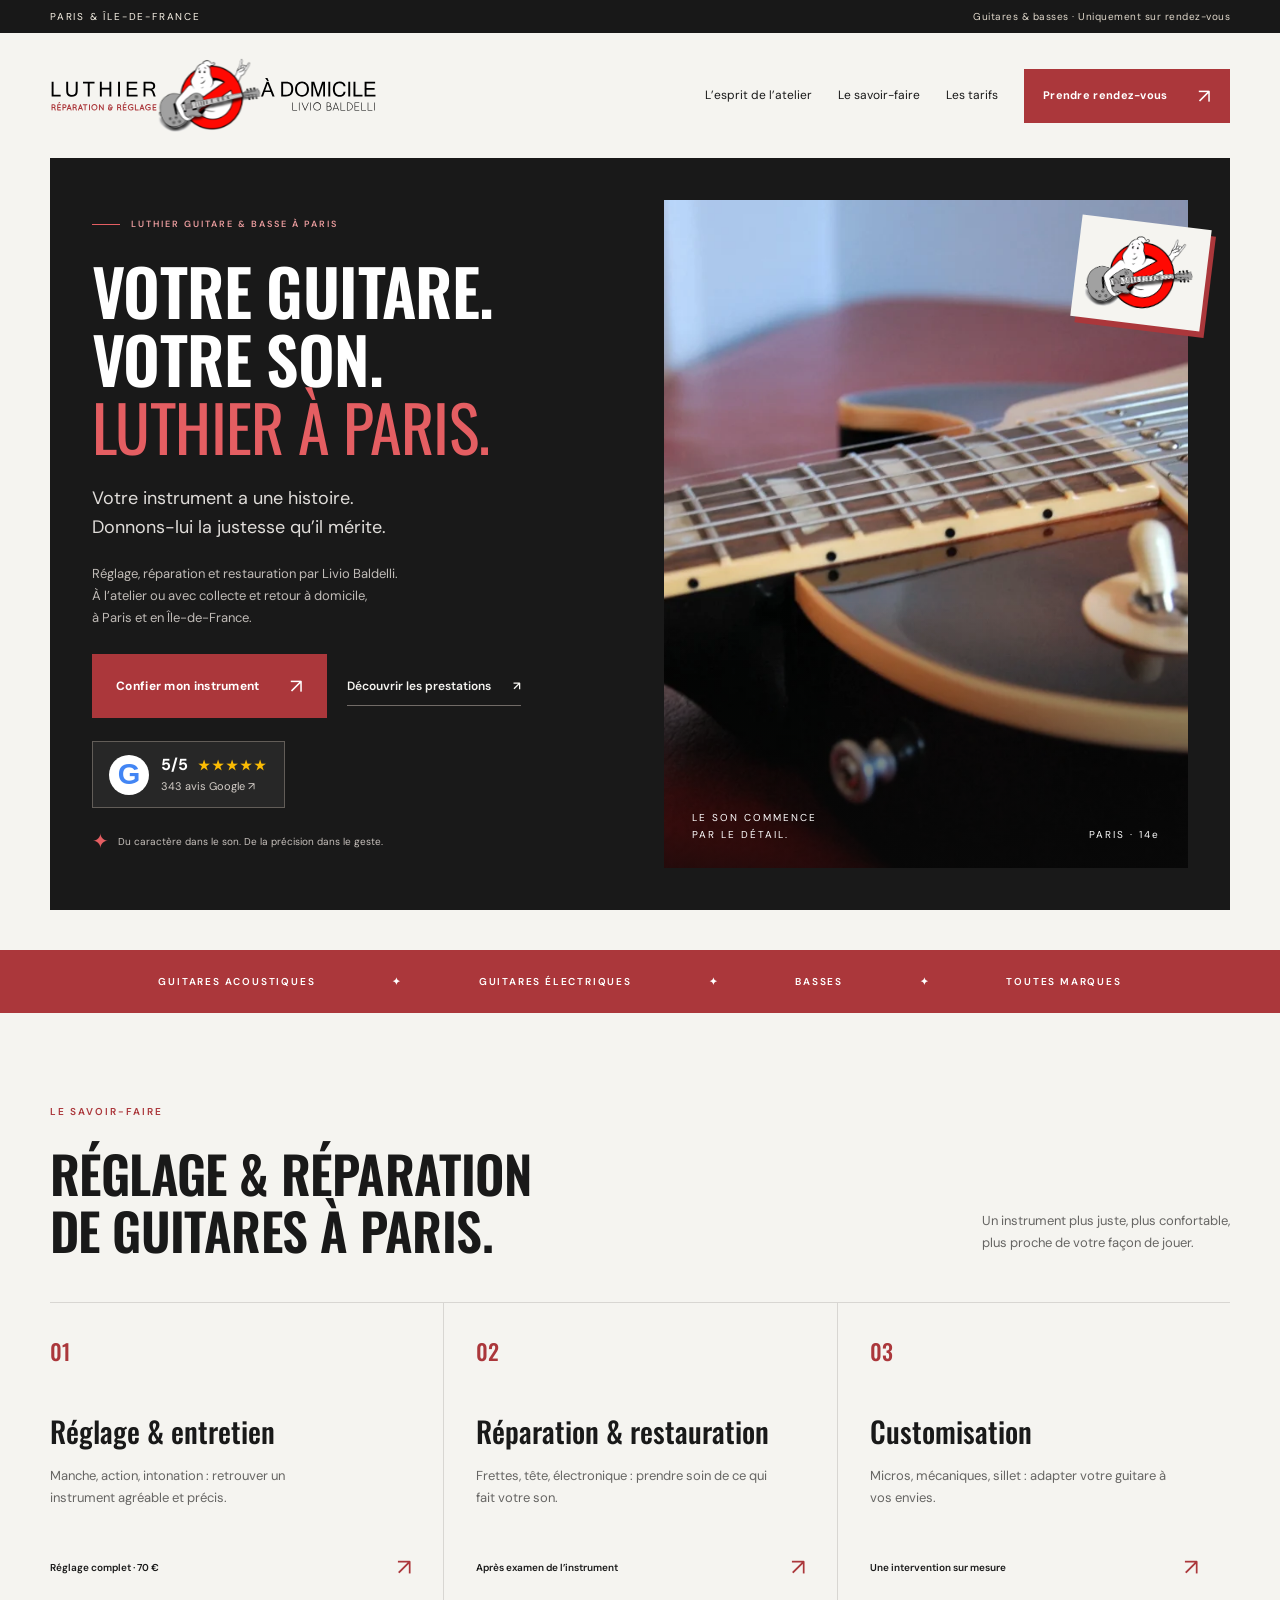
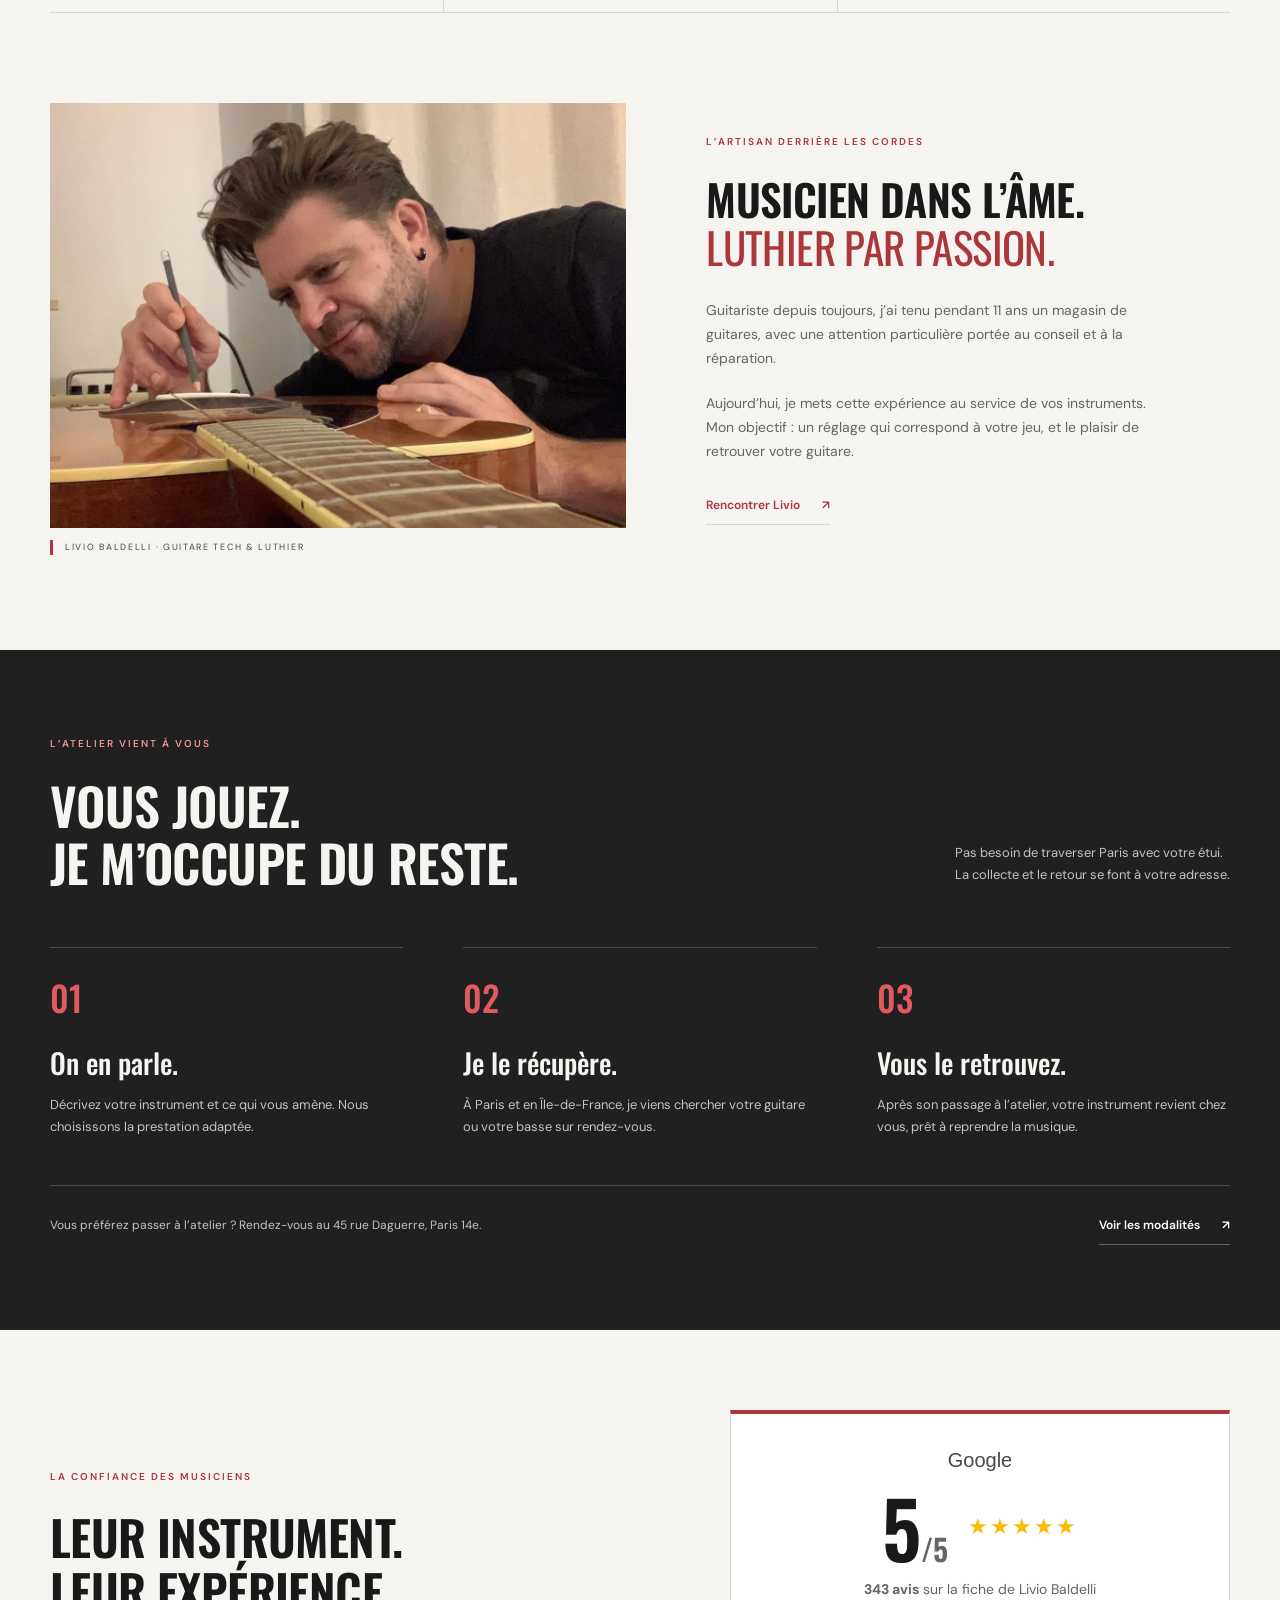
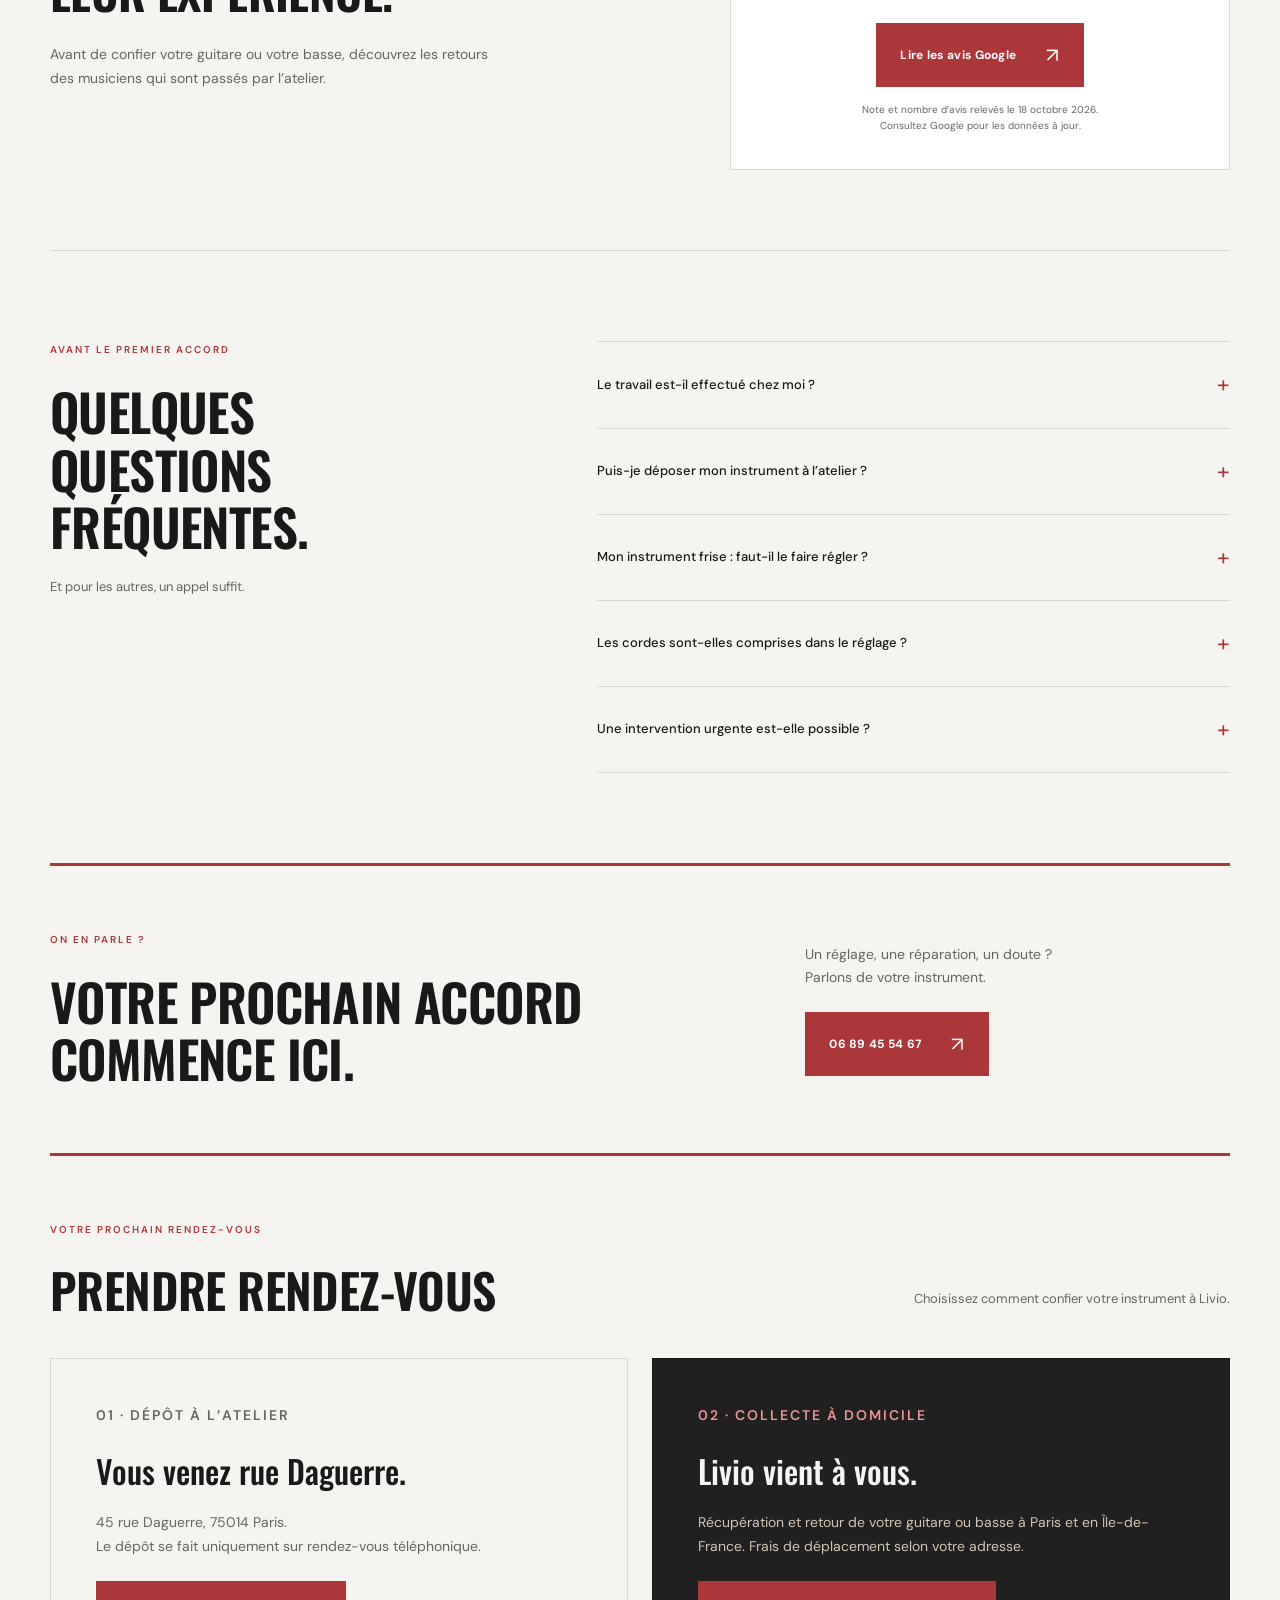
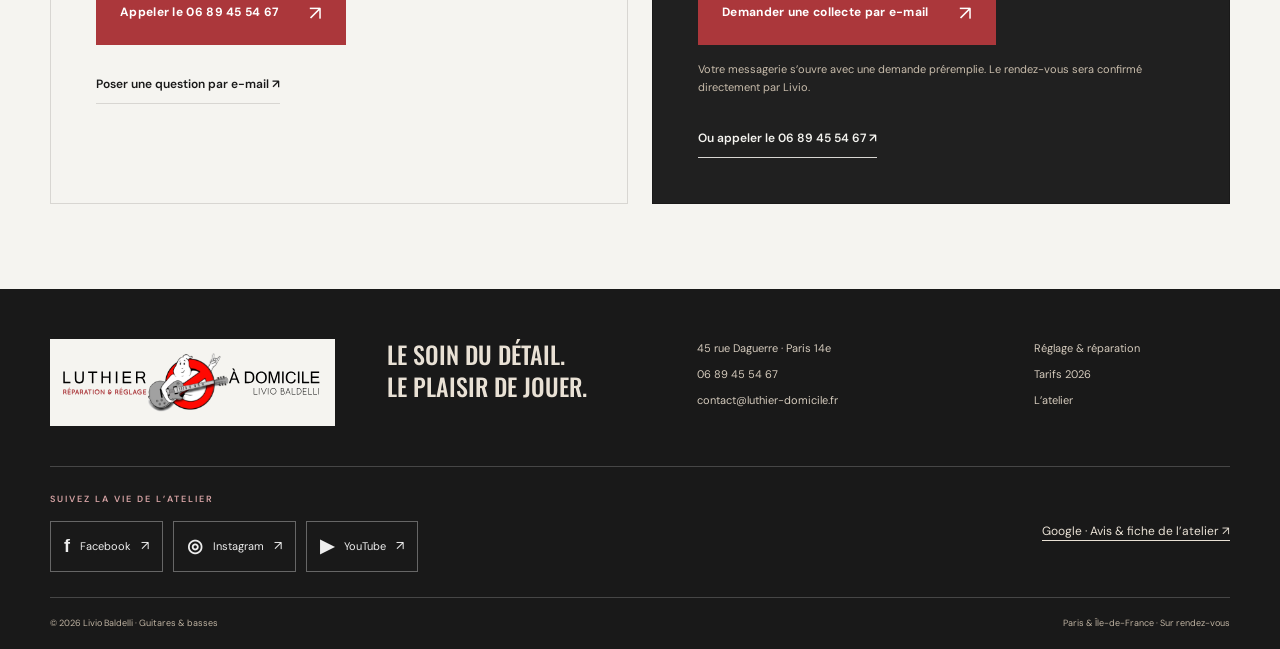
==== commit 7eb7b8a7: "Add files via upload" ====
--- a/index.html
+++ b/index.html
@@ -1 +1 @@
-<!doctype html><html lang="fr"><head><meta charset="utf-8"><meta name="viewport" content="width=device-width,initial-scale=1"><title>Luthier à Paris · Guitare & basse | Livio Baldelli</title><meta name="description" content="Réglage et réparation de guitares et basses à Paris 14e. Livio Baldelli, luthier avec collecte et retour à domicile en Île-de-France. Sur rendez-vous."><link rel="canonical" href="https://www.luthier-domicile.fr/"><meta name="theme-color" content="#181818"><meta property="og:type" content="website"><meta property="og:locale" content="fr_FR"><meta property="og:title" content="Luthier à Paris · Guitare & basse | Livio Baldelli"><meta property="og:description" content="Réglage et réparation de guitares et basses à Paris 14e. Livio Baldelli, luthier avec collecte et retour à domicile en Île-de-France. Sur rendez-vous."><meta property="og:url" content="https://www.luthier-domicile.fr/"><meta property="og:image" content="https://www.luthier-domicile.fr/assets/atelier.webp"><meta property="og:site_name" content="Livio Baldelli – Luthier à domicile"><meta property="og:image:alt" content="Livio Baldelli au travail dans son atelier de lutherie à Paris"><meta name="twitter:card" content="summary_large_image"><meta name="twitter:title" content="Luthier à Paris · Guitare & basse | Livio Baldelli"><meta name="twitter:description" content="Réglage et réparation de guitares et basses à Paris 14e. Livio Baldelli, luthier avec collecte et retour à domicile en Île-de-France. Sur rendez-vous."><meta name="twitter:image" content="https://www.luthier-domicile.fr/assets/atelier.webp"><meta name="robots" content="index,follow,max-image-preview:large"><link rel="preconnect" href="https://fonts.googleapis.com"><link rel="preconnect" href="https://fonts.gstatic.com" crossorigin><link rel="icon" href="/assets/mascotte-originale.png" type="image/png"><link rel="stylesheet" href="/assets/style.css?v=4"><script type="application/ld+json">{"@context": "https://schema.org", "@graph": [{"@type": "LocalBusiness", "@id": "https://www.luthier-domicile.fr/#atelier", "name": "Livio Baldelli – Luthier à domicile", "url": "https://www.luthier-domicile.fr", "image": "https://www.luthier-domicile.fr/assets/atelier.webp", "telephone": "+33689455467", "email": "contact@luthier-domicile.fr", "address": {"@type": "PostalAddress", "streetAddress": "45 rue Daguerre", "postalCode": "75014", "addressLocality": "Paris", "addressCountry": "FR"}, "areaServed": ["Paris", "Île-de-France"], "description": "Réglage, réparation et restauration de guitares et basses. Collecte et retour à domicile à Paris et en Île-de-France. Atelier uniquement sur rendez-vous.", "logo": "https://www.luthier-domicile.fr/assets/logo.svg", "sameAs": ["https://www.facebook.com/LivioBaldelli/", "https://www.instagram.com/livio_baldelli/", "https://www.youtube.com/channel/UCS66ytuboJJVnwrShHop7HQ"], "hasMap": "https://bit.ly/3546VjG", "knowsAbout": ["Réglage de guitare", "Réparation de guitare", "Réparation de basse", "Planimétrie des frettes", "Refrettage", "Électronique de guitare"], "contactPoint": {"@type": "ContactPoint", "telephone": "+33689455467", "contactType": "Prise de rendez-vous", "availableLanguage": "fr"}}, {"@type": "WebSite", "@id": "https://www.luthier-domicile.fr/#website", "url": "https://www.luthier-domicile.fr/", "name": "Livio Baldelli – Luthier à domicile", "inLanguage": "fr-FR", "publisher": {"@id": "https://www.luthier-domicile.fr/#atelier"}}, {"@type": "WebPage", "@id": "https://www.luthier-domicile.fr/#webpage", "url": "https://www.luthier-domicile.fr/", "name": "Luthier à Paris · Guitare & basse | Livio Baldelli", "description": "Réglage et réparation de guitares et basses à Paris 14e. Livio Baldelli, luthier avec collecte et retour à domicile en Île-de-France. Sur rendez-vous.", "inLanguage": "fr-FR", "isPartOf": {"@id": "https://www.luthier-domicile.fr/#website"}, "about": {"@id": "https://www.luthier-domicile.fr/#atelier"}}]}</script><script defer src="/assets/main.js"></script></head><body><a class="skip" href="#main">Aller au contenu</a><div class="topline">PARIS & ÎLE-DE-FRANCE <span>Guitares & basses · Uniquement sur rendez-vous</span></div><header class="header wrap"><a class="brand" href="/" aria-label="Livio Baldelli, accueil"><img class="original-logo" src="/assets/logo.svg" alt="Luthier à domicile — Livio Baldelli" width="4055" height="967"></a><button class="menu-button" aria-label="Ouvrir le menu" aria-expanded="false" aria-controls="navigation">Menu <span>☰</span></button><nav id="navigation" aria-label="Navigation principale"><a href="/page/1/le-concept.html" >L’esprit de l’atelier</a><a href="/page/2/reglage-et-reparations.html" >Le savoir-faire</a><a href="/nos-tarifs.html" >Les tarifs</a><a class="button small" href="#rendez-vous">Prendre rendez-vous<span aria-hidden="true">↗</span></a></nav></header><main id="main"><section class="hero wrap"><div class="hero-copy"><p class="eyebrow"><span class="line"></span> LUTHIER GUITARE & BASSE À PARIS</p><h1>Votre guitare.<br>Votre son.<br><em>Luthier à Paris.</em></h1><p class="lead">Votre instrument a une histoire.<br>Donnons-lui la justesse qu’il mérite.</p><p class="hero-description">Réglage, réparation et restauration par Livio Baldelli.<br>À l’atelier ou avec collecte et retour à domicile,<br>à Paris et en Île-de-France.</p><div class="hero-actions"><a class="button" href="#rendez-vous">Confier mon instrument<span aria-hidden="true">↗</span></a><a class="text-link" href="/page/2/reglage-et-reparations.html">Découvrir les prestations<span aria-hidden="true">↗</span></a></div><a class="google-badge" href="https://bit.ly/3546VjG" target="_blank" rel="noopener noreferrer" aria-label="Lire les avis Google de Livio Baldelli : 5 sur 5, 343 avis, relevé du 18 octobre 2026"><span class="google-letter" aria-hidden="true">G</span><span><strong>5/5 <span class="stars" aria-hidden="true">★★★★★</span></strong><small>343 avis Google <span aria-hidden="true">↗</span></small></span></a><div class="hero-note"><span aria-hidden="true">✦</span> Du caractère dans le son. De la précision dans le geste.</div></div><div class="hero-photo"><img src="/assets/hero.webp" alt="Détail du chevalet et des cordes d’une guitare électrique à l’atelier" width="1158" height="778" fetchpriority="high"><div class="photo-label"><span>LE SON COMMENCE<br>PAR LE DÉTAIL.</span><span>PARIS · 14e</span></div><div class="rock-badge"><img src="/assets/mascotte-originale.png" alt="" width="261" height="200"></div></div></section><div class="ribbon"><span>GUITARES ACOUSTIQUES</span><i>✦</i><span>GUITARES ÉLECTRIQUES</span><i>✦</i><span>BASSES</span><i>✦</i><span>TOUTES MARQUES</span></div><section class="wrap section"><div class="section-heading"><div><p class="eyebrow">LE SAVOIR-FAIRE</p><h2>Réglage & réparation<br>de guitares à Paris.</h2></div><p>Un instrument plus juste, plus confortable,<br>plus proche de votre façon de jouer.</p></div><div class="service-grid"><a class="service-card" href="/page/2/reglage-et-reparations.html#reglage"><span class="service-number">01</span><h3>Réglage & entretien</h3><p>Manche, action, intonation : retrouver un instrument agréable et précis.</p><span class="card-bottom">Réglage complet · 70 €<b aria-hidden="true">↗</b></span></a><a class="service-card" href="/page/2/reglage-et-reparations.html#reparation"><span class="service-number">02</span><h3>Réparation & restauration</h3><p>Frettes, tête, électronique : prendre soin de ce qui fait votre son.</p><span class="card-bottom">Après examen de l’instrument<b aria-hidden="true">↗</b></span></a><a class="service-card" href="/page/2/reglage-et-reparations.html#customisation"><span class="service-number">03</span><h3>Customisation</h3><p>Micros, mécaniques, sillet : adapter votre guitare à vos envies.</p><span class="card-bottom">Une intervention sur mesure<b aria-hidden="true">↗</b></span></a></div></section><section class="story wrap"><div class="story-image"><img src="/assets/atelier.webp" alt="Livio Baldelli travaille avec précision sur une guitare dans son atelier" width="1600" height="900" loading="lazy"><span>LIVIO BALDELLI · GUITARE TECH & LUTHIER</span></div><div class="story-copy"><p class="eyebrow">L’ARTISAN DERRIÈRE LES CORDES</p><h2>Musicien dans l’âme.<br><em>Luthier par passion.</em></h2><p>Guitariste depuis toujours, j’ai tenu pendant 11 ans un magasin de guitares, avec une attention particulière portée au conseil et à la réparation.</p><p>Aujourd’hui, je mets cette expérience au service de vos instruments. Mon objectif : un réglage qui correspond à votre jeu, et le plaisir de retrouver votre guitare.</p><a class="text-link" href="/page/1/le-concept.html">Rencontrer Livio<span aria-hidden="true">↗</span></a></div></section><section class="process"><div class="wrap"><div class="section-heading"><div><p class="eyebrow">L’ATELIER VIENT À VOUS</p><h2>Vous jouez.<br>Je m’occupe du reste.</h2></div><p>Pas besoin de traverser Paris avec votre étui.<br>La collecte et le retour se font à votre adresse.</p></div><div class="steps"><article><span>01</span><h3>On en parle.</h3><p>Décrivez votre instrument et ce qui vous amène. Nous choisissons la prestation adaptée.</p></article><article><span>02</span><h3>Je le récupère.</h3><p>À Paris et en Île-de-France, je viens chercher votre guitare ou votre basse sur rendez-vous.</p></article><article><span>03</span><h3>Vous le retrouvez.</h3><p>Après son passage à l’atelier, votre instrument revient chez vous, prêt à reprendre la musique.</p></article></div><div class="process-foot"><span>Vous préférez passer à l’atelier ? Rendez-vous au 45 rue Daguerre, Paris 14e.</span><a class="text-link" href="/contact/contactez-nous.html">Voir les modalités<span aria-hidden="true">↗</span></a></div></div></section><section class="wrap reviews-section" id="avis-google"><div><p class="eyebrow">LA CONFIANCE DES MUSICIENS</p><h2>Leur instrument.<br>Leur expérience.</h2><p>Avant de confier votre guitare ou votre basse, découvrez les retours des musiciens qui sont passés par l’atelier.</p></div><div class="review-score"><span class="google-word">Google</span><div><strong>5<span>/5</span></strong><span class="stars" aria-label="5 étoiles sur 5">★★★★★</span></div><p><b>343 avis</b> sur la fiche de Livio Baldelli</p><a class="button" href="https://bit.ly/3546VjG" target="_blank" rel="noopener noreferrer">Lire les avis Google <span>↗</span></a><small>Note et nombre d’avis relevés le 18 octobre 2026.<br>Consultez Google pour les données à jour.</small></div></section><section class="wrap section faq-layout"><div><p class="eyebrow">AVANT LE PREMIER ACCORD</p><h2>Quelques<br>questions fréquentes.</h2><p>Et pour les autres, un appel suffit.</p></div><div class="faq"><details><summary>Le travail est-il effectué chez moi ?<span aria-hidden="true">+</span></summary><p>Le service à domicile comprend la récupération de votre guitare ou basse, son passage à l’atelier, puis son retour chez vous. Les frais de déplacement varient selon votre adresse.</p></details><details><summary>Puis-je déposer mon instrument à l’atelier ?<span aria-hidden="true">+</span></summary><p>Oui, au 45 rue Daguerre, à Paris 14e, uniquement sur rendez-vous pris par téléphone. Le tarif des prestations est identique, à domicile ou en dépôt à l’atelier.</p></details><details><summary>Mon instrument frise : faut-il le faire régler ?<span aria-hidden="true">+</span></summary><p>Une corde qui frise, une action trop haute ou une mauvaise justesse peuvent justifier un réglage. Si le problème vient de l’usure des frettes, une planimétrie ou un refrettage peut être nécessaire après examen.</p></details><details><summary>Les cordes sont-elles comprises dans le réglage ?<span aria-hidden="true">+</span></summary><p>La pose est comprise dans le réglage complet à 70 €, mais pas le jeu de cordes. Vous pouvez fournir le vôtre. Un jeu est proposé à 10 €, sauf exception.</p></details><details><summary>Une intervention urgente est-elle possible ?<span aria-hidden="true">+</span></summary><p>L’offre VIP est proposée à partir de 160 €, hors jeu de cordes, pour une intervention sous 24 à 48 heures selon les disponibilités. Contactez Livio pour vérifier la faisabilité.</p></details></div></section><section class="contact-strip wrap"><div><p class="eyebrow">ON EN PARLE ?</p><h2>Votre prochain accord<br>commence ici.</h2></div><div><p>Un réglage, une réparation, un doute ?<br>Parlons de votre instrument.</p><a class="button" href="tel:+33689455467">06 89 45 54 67<span aria-hidden="true">↗</span></a></div></section><section class="wrap booking-section" id="rendez-vous" aria-labelledby="booking-title"><div class="section-heading"><div><p class="eyebrow">VOTRE PROCHAIN RENDEZ-VOUS</p><h2 id="booking-title">Prendre rendez-vous</h2></div><p>Choisissez comment confier votre instrument à Livio.</p></div><div class="contact-grid"><article class="contact-card"><p class="eyebrow">01 · DÉPÔT À L’ATELIER</p><h3>Vous venez rue Daguerre.</h3><p>45 rue Daguerre, 75014 Paris.<br>Le dépôt se fait uniquement sur rendez-vous téléphonique.</p><a class="button" href="tel:+33689455467">Appeler le 06 89 45 54 67 <span aria-hidden="true">↗</span></a><a class="text-link" href="mailto:contact@luthier-domicile.fr?subject=Demande%20de%20rendez-vous">Poser une question par e-mail ↗</a></article><article class="contact-card dark"><p class="eyebrow">02 · COLLECTE À DOMICILE</p><h3>Livio vient à vous.</h3><p>Récupération et retour de votre guitare ou basse à Paris et en Île-de-France. Frais de déplacement selon votre adresse.</p><a class="button" href="https://www.luthier-domicile.fr/nos-tarifs.html" target="_blank" rel="noopener noreferrer">Réserver une collecte en ligne <span aria-hidden="true">↗</span></a><p class="small-text">Ouvre le service de réservation et de paiement existant de Livio dans un nouvel onglet.</p></article></div></section></main><footer><div class="wrap footer-main"><a class="brand light" href="/" aria-label="Livio Baldelli, accueil"><img class="original-logo" src="/assets/logo.svg" alt="Luthier à domicile — Livio Baldelli" width="4055" height="967" loading="lazy"></a><p>Le soin du détail.<br>Le plaisir de jouer.</p><div><a href="/contact/contactez-nous.html">45 rue Daguerre · Paris 14e</a><a href="tel:+33689455467">06 89 45 54 67</a><a href="mailto:contact@luthier-domicile.fr">contact@luthier-domicile.fr</a></div><div><a href="/page/2/reglage-et-reparations.html">Réglage & réparation</a><a href="/nos-tarifs.html">Tarifs 2026</a><a href="/page/1/le-concept.html">L’atelier</a></div></div><div class="wrap footer-social"><div><p class="eyebrow">SUIVEZ LA VIE DE L’ATELIER</p><div class="social-links" aria-label="Réseaux sociaux de Livio Baldelli"><a href="https://www.facebook.com/LivioBaldelli/" target="_blank" rel="noopener noreferrer" aria-label="Livio Baldelli sur Facebook (nouvel onglet)"><span aria-hidden="true">f</span>Facebook<small aria-hidden="true">↗</small></a><a href="https://www.instagram.com/livio_baldelli/" target="_blank" rel="noopener noreferrer" aria-label="Livio Baldelli sur Instagram (nouvel onglet)"><span aria-hidden="true">◎</span>Instagram<small aria-hidden="true">↗</small></a><a href="https://www.youtube.com/channel/UCS66ytuboJJVnwrShHop7HQ" target="_blank" rel="noopener noreferrer" aria-label="Livio Baldelli sur YouTube (nouvel onglet)"><span aria-hidden="true">▶</span>YouTube<small aria-hidden="true">↗</small></a></div></div><a class="footer-google" href="https://bit.ly/3546VjG" target="_blank" rel="noopener noreferrer">Google · Avis & fiche de l’atelier ↗</a></div><div class="wrap footer-bottom"><span>© 2026 Livio Baldelli · Guitares & basses</span><span>Paris & Île-de-France · Sur rendez-vous</span></div></footer><a class="mobile-call" href="tel:+33689455467">Appeler Livio · 06 89 45 54 67 ↗</a></body></html>+<!doctype html><html lang="fr"><head><meta charset="utf-8"><meta name="viewport" content="width=device-width,initial-scale=1"><title>Luthier à Paris · Guitare & basse | Livio Baldelli</title><meta name="description" content="Réglage et réparation de guitares et basses à Paris 14e. Livio Baldelli, luthier avec collecte et retour à domicile en Île-de-France. Sur rendez-vous."><link rel="canonical" href="https://www.luthier-domicile.fr/"><meta name="theme-color" content="#181818"><meta property="og:type" content="website"><meta property="og:locale" content="fr_FR"><meta property="og:title" content="Luthier à Paris · Guitare & basse | Livio Baldelli"><meta property="og:description" content="Réglage et réparation de guitares et basses à Paris 14e. Livio Baldelli, luthier avec collecte et retour à domicile en Île-de-France. Sur rendez-vous."><meta property="og:url" content="https://www.luthier-domicile.fr/"><meta property="og:image" content="https://www.luthier-domicile.fr/assets/atelier.webp"><meta property="og:site_name" content="Livio Baldelli – Luthier à domicile"><meta property="og:image:alt" content="Livio Baldelli au travail dans son atelier de lutherie à Paris"><meta name="twitter:card" content="summary_large_image"><meta name="twitter:title" content="Luthier à Paris · Guitare & basse | Livio Baldelli"><meta name="twitter:description" content="Réglage et réparation de guitares et basses à Paris 14e. Livio Baldelli, luthier avec collecte et retour à domicile en Île-de-France. Sur rendez-vous."><meta name="twitter:image" content="https://www.luthier-domicile.fr/assets/atelier.webp"><meta name="robots" content="index,follow,max-image-preview:large"><link rel="preconnect" href="https://fonts.googleapis.com"><link rel="preconnect" href="https://fonts.gstatic.com" crossorigin><link rel="icon" href="/assets/mascotte-originale.png" type="image/png"><link rel="stylesheet" href="/assets/style.css?v=4"><script type="application/ld+json">{"@context": "https://schema.org", "@graph": [{"@type": "LocalBusiness", "@id": "https://www.luthier-domicile.fr/#atelier", "name": "Livio Baldelli – Luthier à domicile", "url": "https://www.luthier-domicile.fr", "image": "https://www.luthier-domicile.fr/assets/atelier.webp", "telephone": "+33689455467", "email": "contact@luthier-domicile.fr", "address": {"@type": "PostalAddress", "streetAddress": "45 rue Daguerre", "postalCode": "75014", "addressLocality": "Paris", "addressCountry": "FR"}, "areaServed": ["Paris", "Île-de-France"], "description": "Réglage, réparation et restauration de guitares et basses. Collecte et retour à domicile à Paris et en Île-de-France. Atelier uniquement sur rendez-vous.", "logo": "https://www.luthier-domicile.fr/assets/logo.svg", "sameAs": ["https://www.facebook.com/LivioBaldelli/", "https://www.instagram.com/livio_baldelli/", "https://www.youtube.com/channel/UCS66ytuboJJVnwrShHop7HQ"], "hasMap": "https://bit.ly/3546VjG", "knowsAbout": ["Réglage de guitare", "Réparation de guitare", "Réparation de basse", "Planimétrie des frettes", "Refrettage", "Électronique de guitare"], "contactPoint": {"@type": "ContactPoint", "telephone": "+33689455467", "contactType": "Prise de rendez-vous", "availableLanguage": "fr"}}, {"@type": "WebSite", "@id": "https://www.luthier-domicile.fr/#website", "url": "https://www.luthier-domicile.fr/", "name": "Livio Baldelli – Luthier à domicile", "inLanguage": "fr-FR", "publisher": {"@id": "https://www.luthier-domicile.fr/#atelier"}}, {"@type": "WebPage", "@id": "https://www.luthier-domicile.fr/#webpage", "url": "https://www.luthier-domicile.fr/", "name": "Luthier à Paris · Guitare & basse | Livio Baldelli", "description": "Réglage et réparation de guitares et basses à Paris 14e. Livio Baldelli, luthier avec collecte et retour à domicile en Île-de-France. Sur rendez-vous.", "inLanguage": "fr-FR", "isPartOf": {"@id": "https://www.luthier-domicile.fr/#website"}, "about": {"@id": "https://www.luthier-domicile.fr/#atelier"}}]}</script><script defer src="/assets/main.js"></script></head><body><a class="skip" href="#main">Aller au contenu</a><div class="topline">PARIS & ÎLE-DE-FRANCE <span>Guitares & basses · Uniquement sur rendez-vous</span></div><header class="header wrap"><a class="brand" href="/" aria-label="Livio Baldelli, accueil"><img class="original-logo" src="/assets/logo.svg" alt="Luthier à domicile — Livio Baldelli" width="4055" height="967"></a><button class="menu-button" aria-label="Ouvrir le menu" aria-expanded="false" aria-controls="navigation">Menu <span>☰</span></button><nav id="navigation" aria-label="Navigation principale"><a href="/page/1/le-concept.html" >L’esprit de l’atelier</a><a href="/page/2/reglage-et-reparations.html" >Le savoir-faire</a><a href="/nos-tarifs.html" >Les tarifs</a><a class="button small" href="#rendez-vous">Prendre rendez-vous<span aria-hidden="true">↗</span></a></nav></header><main id="main"><section class="hero wrap"><div class="hero-copy"><p class="eyebrow"><span class="line"></span> LUTHIER GUITARE & BASSE À PARIS</p><h1>Votre guitare.<br>Votre son.<br><em>Luthier à Paris.</em></h1><p class="lead">Votre instrument a une histoire.<br>Donnons-lui la justesse qu’il mérite.</p><p class="hero-description">Réglage, réparation et restauration par Livio Baldelli.<br>À l’atelier ou avec collecte et retour à domicile,<br>à Paris et en Île-de-France.</p><div class="hero-actions"><a class="button" href="#rendez-vous">Confier mon instrument<span aria-hidden="true">↗</span></a><a class="text-link" href="/page/2/reglage-et-reparations.html">Découvrir les prestations<span aria-hidden="true">↗</span></a></div><a class="google-badge" href="https://bit.ly/3546VjG" target="_blank" rel="noopener noreferrer" aria-label="Lire les avis Google de Livio Baldelli : 5 sur 5, 343 avis, relevé du 18 octobre 2026"><span class="google-letter" aria-hidden="true">G</span><span><strong>5/5 <span class="stars" aria-hidden="true">★★★★★</span></strong><small>343 avis Google <span aria-hidden="true">↗</span></small></span></a><div class="hero-note"><span aria-hidden="true">✦</span> Du caractère dans le son. De la précision dans le geste.</div></div><div class="hero-photo"><img src="/assets/hero.webp" alt="Détail du chevalet et des cordes d’une guitare électrique à l’atelier" width="1158" height="778" fetchpriority="high"><div class="photo-label"><span>LE SON COMMENCE<br>PAR LE DÉTAIL.</span><span>PARIS · 14e</span></div><div class="rock-badge"><img src="/assets/mascotte-originale.png" alt="" width="261" height="200"></div></div></section><div class="ribbon"><span>GUITARES ACOUSTIQUES</span><i>✦</i><span>GUITARES ÉLECTRIQUES</span><i>✦</i><span>BASSES</span><i>✦</i><span>TOUTES MARQUES</span></div><section class="wrap section"><div class="section-heading"><div><p class="eyebrow">LE SAVOIR-FAIRE</p><h2>Réglage & réparation<br>de guitares à Paris.</h2></div><p>Un instrument plus juste, plus confortable,<br>plus proche de votre façon de jouer.</p></div><div class="service-grid"><a class="service-card" href="/page/2/reglage-et-reparations.html#reglage"><span class="service-number">01</span><h3>Réglage & entretien</h3><p>Manche, action, intonation : retrouver un instrument agréable et précis.</p><span class="card-bottom">Réglage complet · 70 €<b aria-hidden="true">↗</b></span></a><a class="service-card" href="/page/2/reglage-et-reparations.html#reparation"><span class="service-number">02</span><h3>Réparation & restauration</h3><p>Frettes, tête, électronique : prendre soin de ce qui fait votre son.</p><span class="card-bottom">Après examen de l’instrument<b aria-hidden="true">↗</b></span></a><a class="service-card" href="/page/2/reglage-et-reparations.html#customisation"><span class="service-number">03</span><h3>Customisation</h3><p>Micros, mécaniques, sillet : adapter votre guitare à vos envies.</p><span class="card-bottom">Une intervention sur mesure<b aria-hidden="true">↗</b></span></a></div></section><section class="story wrap"><div class="story-image"><img src="/assets/atelier.webp" alt="Livio Baldelli travaille avec précision sur une guitare dans son atelier" width="1600" height="900" loading="lazy"><span>LIVIO BALDELLI · GUITARE TECH & LUTHIER</span></div><div class="story-copy"><p class="eyebrow">L’ARTISAN DERRIÈRE LES CORDES</p><h2>Musicien dans l’âme.<br><em>Luthier par passion.</em></h2><p>Guitariste depuis toujours, j’ai tenu pendant 11 ans un magasin de guitares, avec une attention particulière portée au conseil et à la réparation.</p><p>Aujourd’hui, je mets cette expérience au service de vos instruments. Mon objectif : un réglage qui correspond à votre jeu, et le plaisir de retrouver votre guitare.</p><a class="text-link" href="/page/1/le-concept.html">Rencontrer Livio<span aria-hidden="true">↗</span></a></div></section><section class="process"><div class="wrap"><div class="section-heading"><div><p class="eyebrow">L’ATELIER VIENT À VOUS</p><h2>Vous jouez.<br>Je m’occupe du reste.</h2></div><p>Pas besoin de traverser Paris avec votre étui.<br>La collecte et le retour se font à votre adresse.</p></div><div class="steps"><article><span>01</span><h3>On en parle.</h3><p>Décrivez votre instrument et ce qui vous amène. Nous choisissons la prestation adaptée.</p></article><article><span>02</span><h3>Je le récupère.</h3><p>À Paris et en Île-de-France, je viens chercher votre guitare ou votre basse sur rendez-vous.</p></article><article><span>03</span><h3>Vous le retrouvez.</h3><p>Après son passage à l’atelier, votre instrument revient chez vous, prêt à reprendre la musique.</p></article></div><div class="process-foot"><span>Vous préférez passer à l’atelier ? Rendez-vous au 45 rue Daguerre, Paris 14e.</span><a class="text-link" href="/contact/contactez-nous.html">Voir les modalités<span aria-hidden="true">↗</span></a></div></div></section><section class="wrap reviews-section" id="avis-google"><div><p class="eyebrow">LA CONFIANCE DES MUSICIENS</p><h2>Leur instrument.<br>Leur expérience.</h2><p>Avant de confier votre guitare ou votre basse, découvrez les retours des musiciens qui sont passés par l’atelier.</p></div><div class="review-score"><span class="google-word">Google</span><div><strong>5<span>/5</span></strong><span class="stars" aria-label="5 étoiles sur 5">★★★★★</span></div><p><b>343 avis</b> sur la fiche de Livio Baldelli</p><a class="button" href="https://bit.ly/3546VjG" target="_blank" rel="noopener noreferrer">Lire les avis Google <span>↗</span></a><small>Note et nombre d’avis relevés le 18 octobre 2026.<br>Consultez Google pour les données à jour.</small></div></section><section class="wrap section faq-layout"><div><p class="eyebrow">AVANT LE PREMIER ACCORD</p><h2>Quelques<br>questions fréquentes.</h2><p>Et pour les autres, un appel suffit.</p></div><div class="faq"><details><summary>Le travail est-il effectué chez moi ?<span aria-hidden="true">+</span></summary><p>Le service à domicile comprend la récupération de votre guitare ou basse, son passage à l’atelier, puis son retour chez vous. Les frais de déplacement varient selon votre adresse.</p></details><details><summary>Puis-je déposer mon instrument à l’atelier ?<span aria-hidden="true">+</span></summary><p>Oui, au 45 rue Daguerre, à Paris 14e, uniquement sur rendez-vous pris par téléphone. Le tarif des prestations est identique, à domicile ou en dépôt à l’atelier.</p></details><details><summary>Mon instrument frise : faut-il le faire régler ?<span aria-hidden="true">+</span></summary><p>Une corde qui frise, une action trop haute ou une mauvaise justesse peuvent justifier un réglage. Si le problème vient de l’usure des frettes, une planimétrie ou un refrettage peut être nécessaire après examen.</p></details><details><summary>Les cordes sont-elles comprises dans le réglage ?<span aria-hidden="true">+</span></summary><p>La pose est comprise dans le réglage complet à 70 €, mais pas le jeu de cordes. Vous pouvez fournir le vôtre. Un jeu est proposé à 10 €, sauf exception.</p></details><details><summary>Une intervention urgente est-elle possible ?<span aria-hidden="true">+</span></summary><p>L’offre VIP est proposée à partir de 160 €, hors jeu de cordes, pour une intervention sous 24 à 48 heures selon les disponibilités. Contactez Livio pour vérifier la faisabilité.</p></details></div></section><section class="contact-strip wrap"><div><p class="eyebrow">ON EN PARLE ?</p><h2>Votre prochain accord<br>commence ici.</h2></div><div><p>Un réglage, une réparation, un doute ?<br>Parlons de votre instrument.</p><a class="button" href="tel:+33689455467">06 89 45 54 67<span aria-hidden="true">↗</span></a></div></section><section class="wrap booking-section" id="rendez-vous" aria-labelledby="booking-title"><div class="section-heading"><div><p class="eyebrow">VOTRE PROCHAIN RENDEZ-VOUS</p><h2 id="booking-title">Prendre rendez-vous</h2></div><p>Choisissez comment confier votre instrument à Livio.</p></div><div class="contact-grid"><article class="contact-card"><p class="eyebrow">01 · DÉPÔT À L’ATELIER</p><h3>Vous venez rue Daguerre.</h3><p>45 rue Daguerre, 75014 Paris.<br>Le dépôt se fait uniquement sur rendez-vous téléphonique.</p><a class="button" href="tel:+33689455467">Appeler le 06 89 45 54 67 <span aria-hidden="true">↗</span></a><a class="text-link" href="mailto:contact@luthier-domicile.fr?subject=Demande%20de%20rendez-vous">Poser une question par e-mail ↗</a></article><article class="contact-card dark"><p class="eyebrow">02 · COLLECTE À DOMICILE</p><h3>Livio vient à vous.</h3><p>Récupération et retour de votre guitare ou basse à Paris et en Île-de-France. Frais de déplacement selon votre adresse.</p><a class="button" href="mailto:contact@luthier-domicile.fr?subject=Demande%20de%20collecte%20%C3%A0%20domicile&amp;body=Bonjour%20Livio%2C%0A%0AJe%20souhaite%20organiser%20une%20collecte%20%C3%A0%20domicile.%0A%0ANom%20%3A%0AT%C3%A9l%C3%A9phone%20%3A%0AAdresse%20et%20ville%20%3A%0AInstrument%20%28marque%20et%20mod%C3%A8le%29%20%3A%0AIntervention%20souhait%C3%A9e%20%3A%0ADisponibilit%C3%A9s%20%3A%0A%0AMerci%20de%20me%20confirmer%20le%20tarif%20et%20un%20cr%C3%A9neau.%0A">Demander une collecte par e-mail <span aria-hidden="true">↗</span></a><p class="small-text">Votre messagerie s’ouvre avec une demande préremplie. Le rendez-vous sera confirmé directement par Livio.</p><a class="text-link" href="tel:+33689455467">Ou appeler le 06 89 45 54 67 ↗</a></article></div></section></main><footer><div class="wrap footer-main"><a class="brand light" href="/" aria-label="Livio Baldelli, accueil"><img class="original-logo" src="/assets/logo.svg" alt="Luthier à domicile — Livio Baldelli" width="4055" height="967" loading="lazy"></a><p>Le soin du détail.<br>Le plaisir de jouer.</p><div><a href="/contact/contactez-nous.html">45 rue Daguerre · Paris 14e</a><a href="tel:+33689455467">06 89 45 54 67</a><a href="mailto:contact@luthier-domicile.fr">contact@luthier-domicile.fr</a></div><div><a href="/page/2/reglage-et-reparations.html">Réglage & réparation</a><a href="/nos-tarifs.html">Tarifs 2026</a><a href="/page/1/le-concept.html">L’atelier</a></div></div><div class="wrap footer-social"><div><p class="eyebrow">SUIVEZ LA VIE DE L’ATELIER</p><div class="social-links" aria-label="Réseaux sociaux de Livio Baldelli"><a href="https://www.facebook.com/LivioBaldelli/" target="_blank" rel="noopener noreferrer" aria-label="Livio Baldelli sur Facebook (nouvel onglet)"><span aria-hidden="true">f</span>Facebook<small aria-hidden="true">↗</small></a><a href="https://www.instagram.com/livio_baldelli/" target="_blank" rel="noopener noreferrer" aria-label="Livio Baldelli sur Instagram (nouvel onglet)"><span aria-hidden="true">◎</span>Instagram<small aria-hidden="true">↗</small></a><a href="https://www.youtube.com/channel/UCS66ytuboJJVnwrShHop7HQ" target="_blank" rel="noopener noreferrer" aria-label="Livio Baldelli sur YouTube (nouvel onglet)"><span aria-hidden="true">▶</span>YouTube<small aria-hidden="true">↗</small></a></div></div><a class="footer-google" href="https://bit.ly/3546VjG" target="_blank" rel="noopener noreferrer">Google · Avis & fiche de l’atelier ↗</a></div><div class="wrap footer-bottom"><span>© 2026 Livio Baldelli · Guitares & basses</span><span>Paris & Île-de-France · Sur rendez-vous</span></div></footer><a class="mobile-call" href="tel:+33689455467">Appeler Livio · 06 89 45 54 67 ↗</a></body></html>
